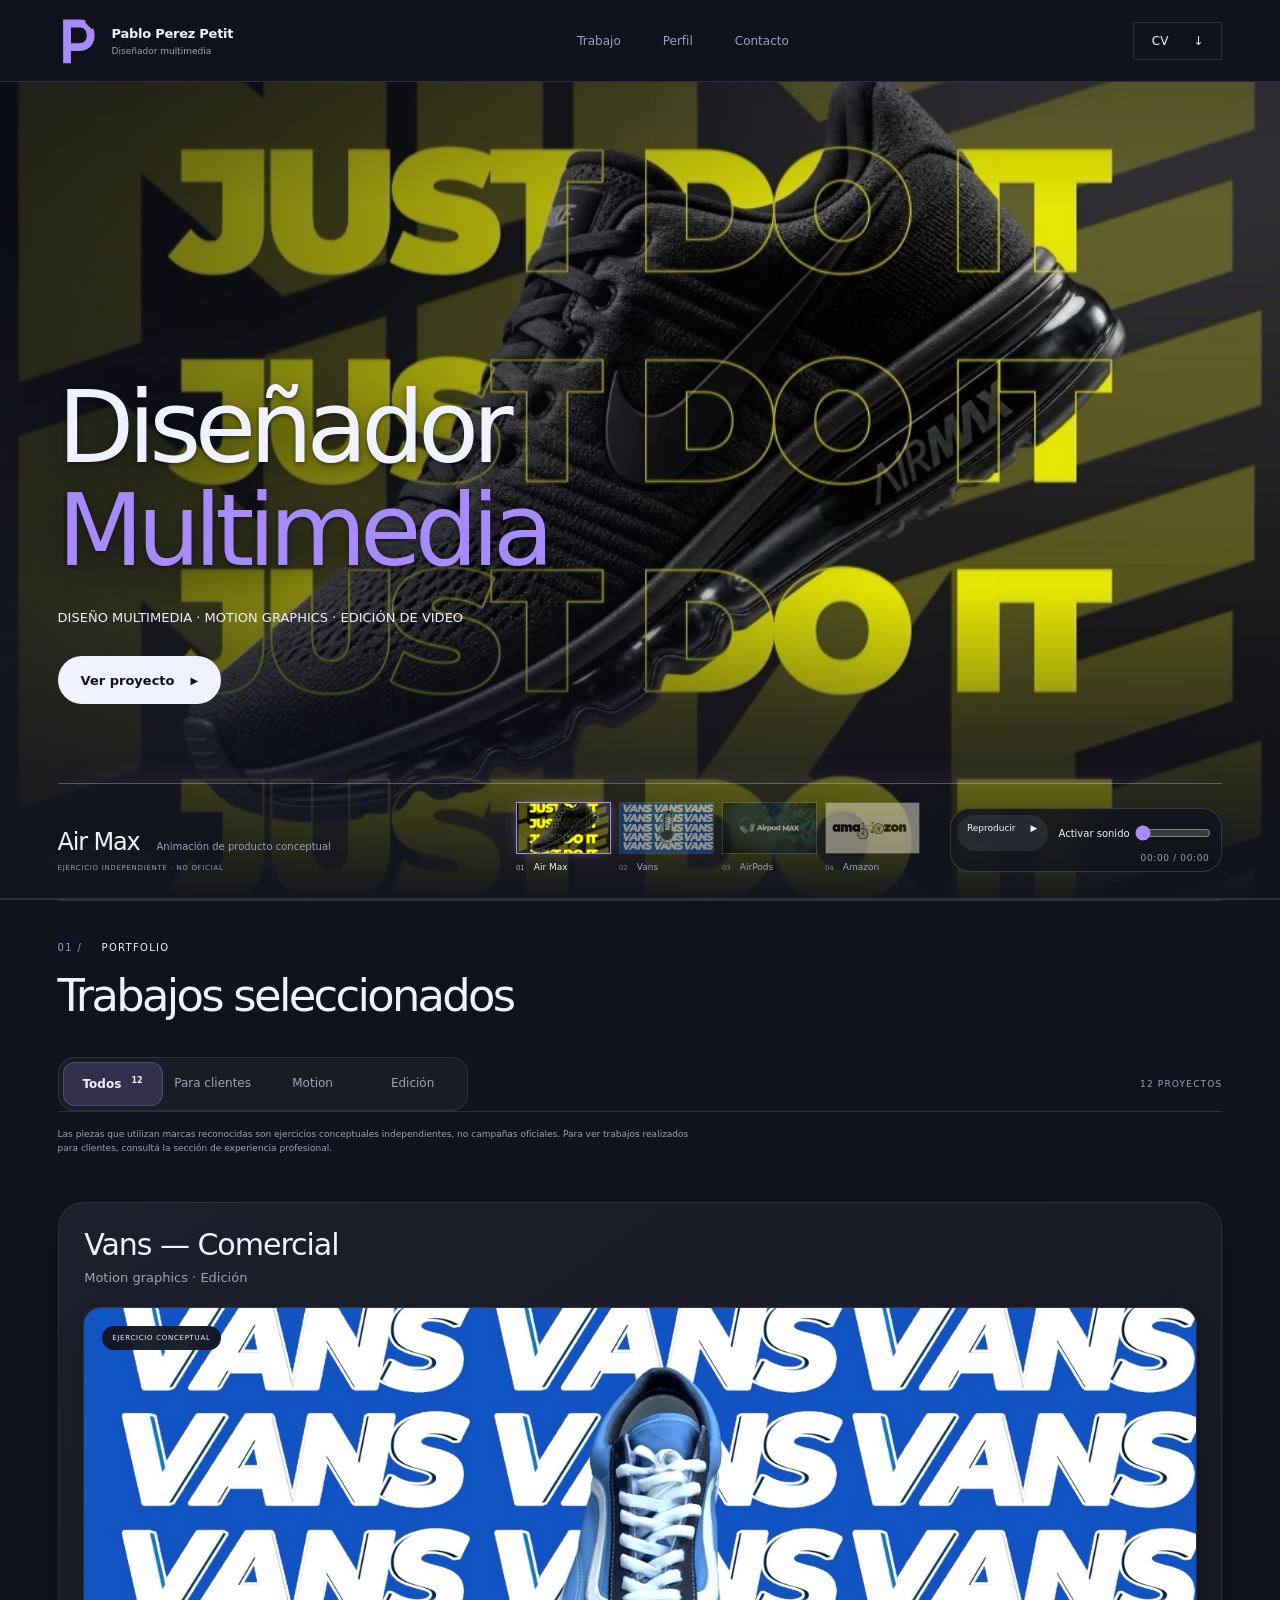
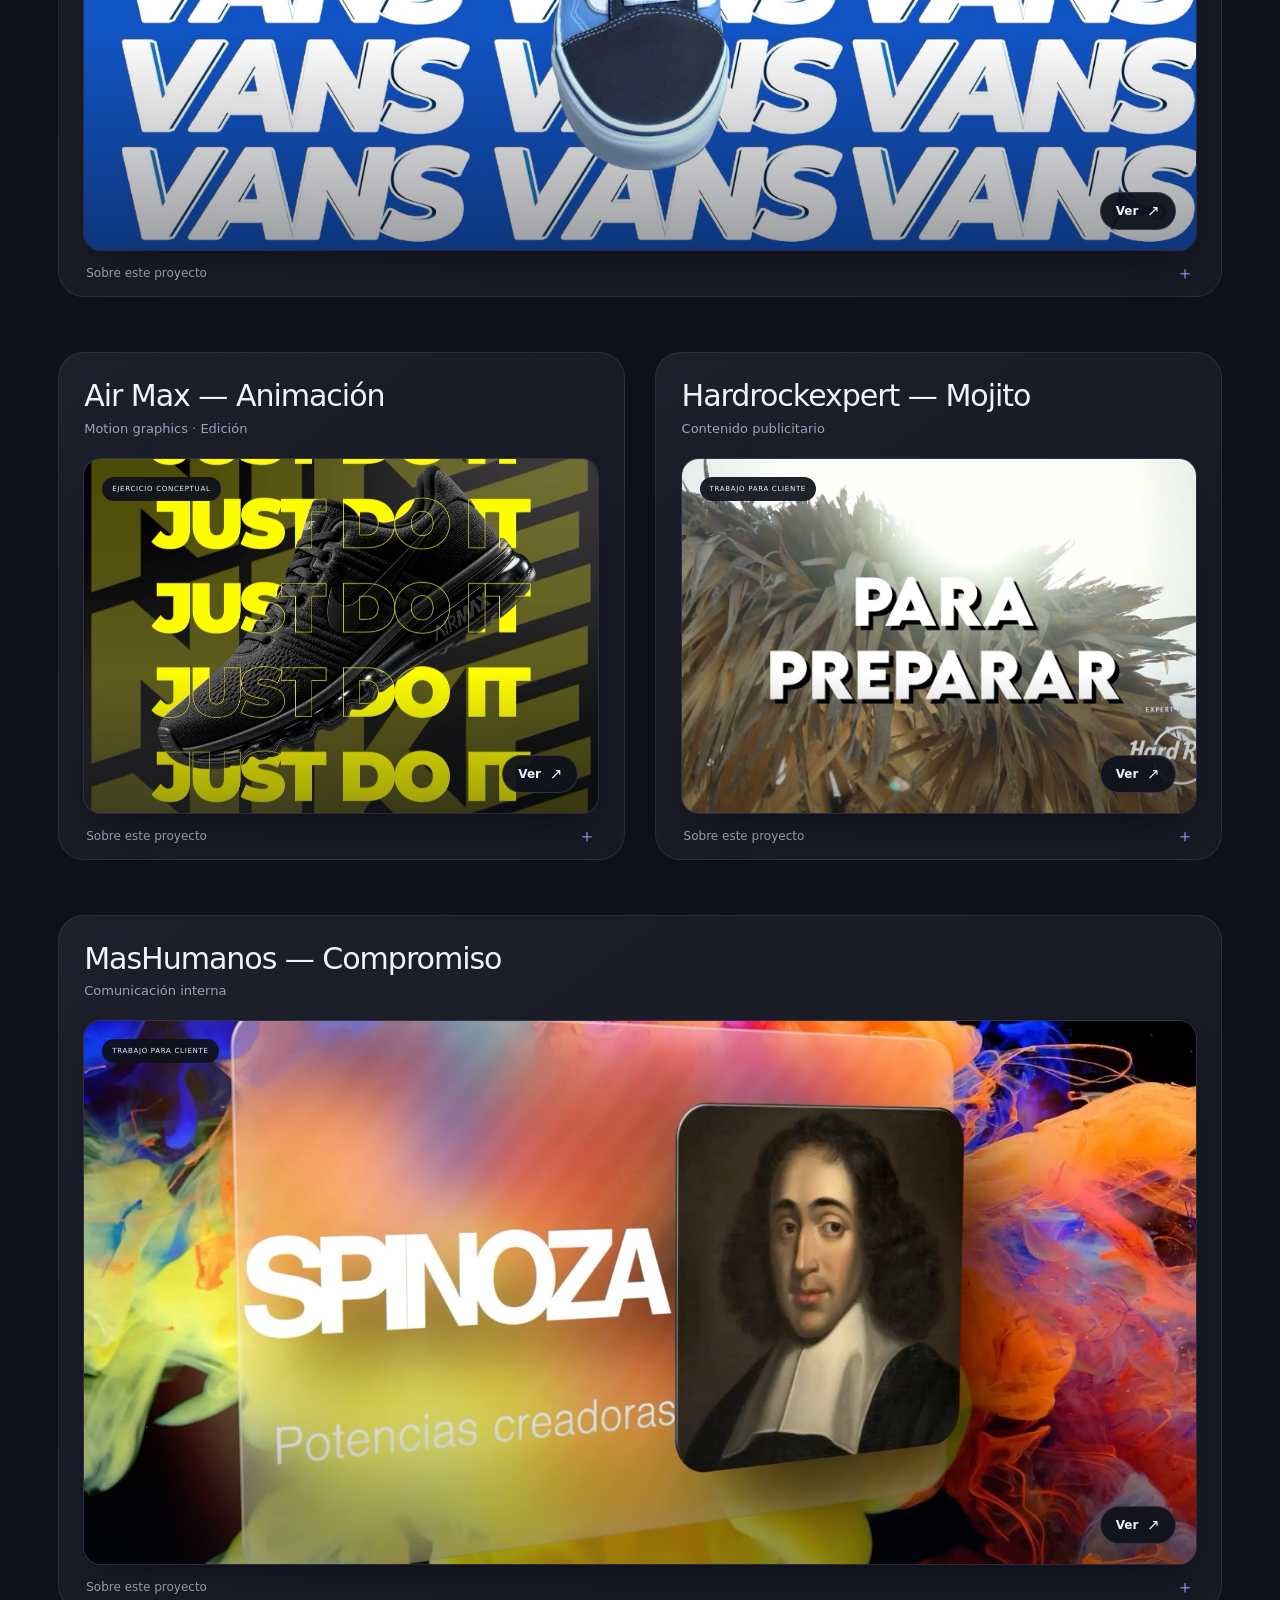
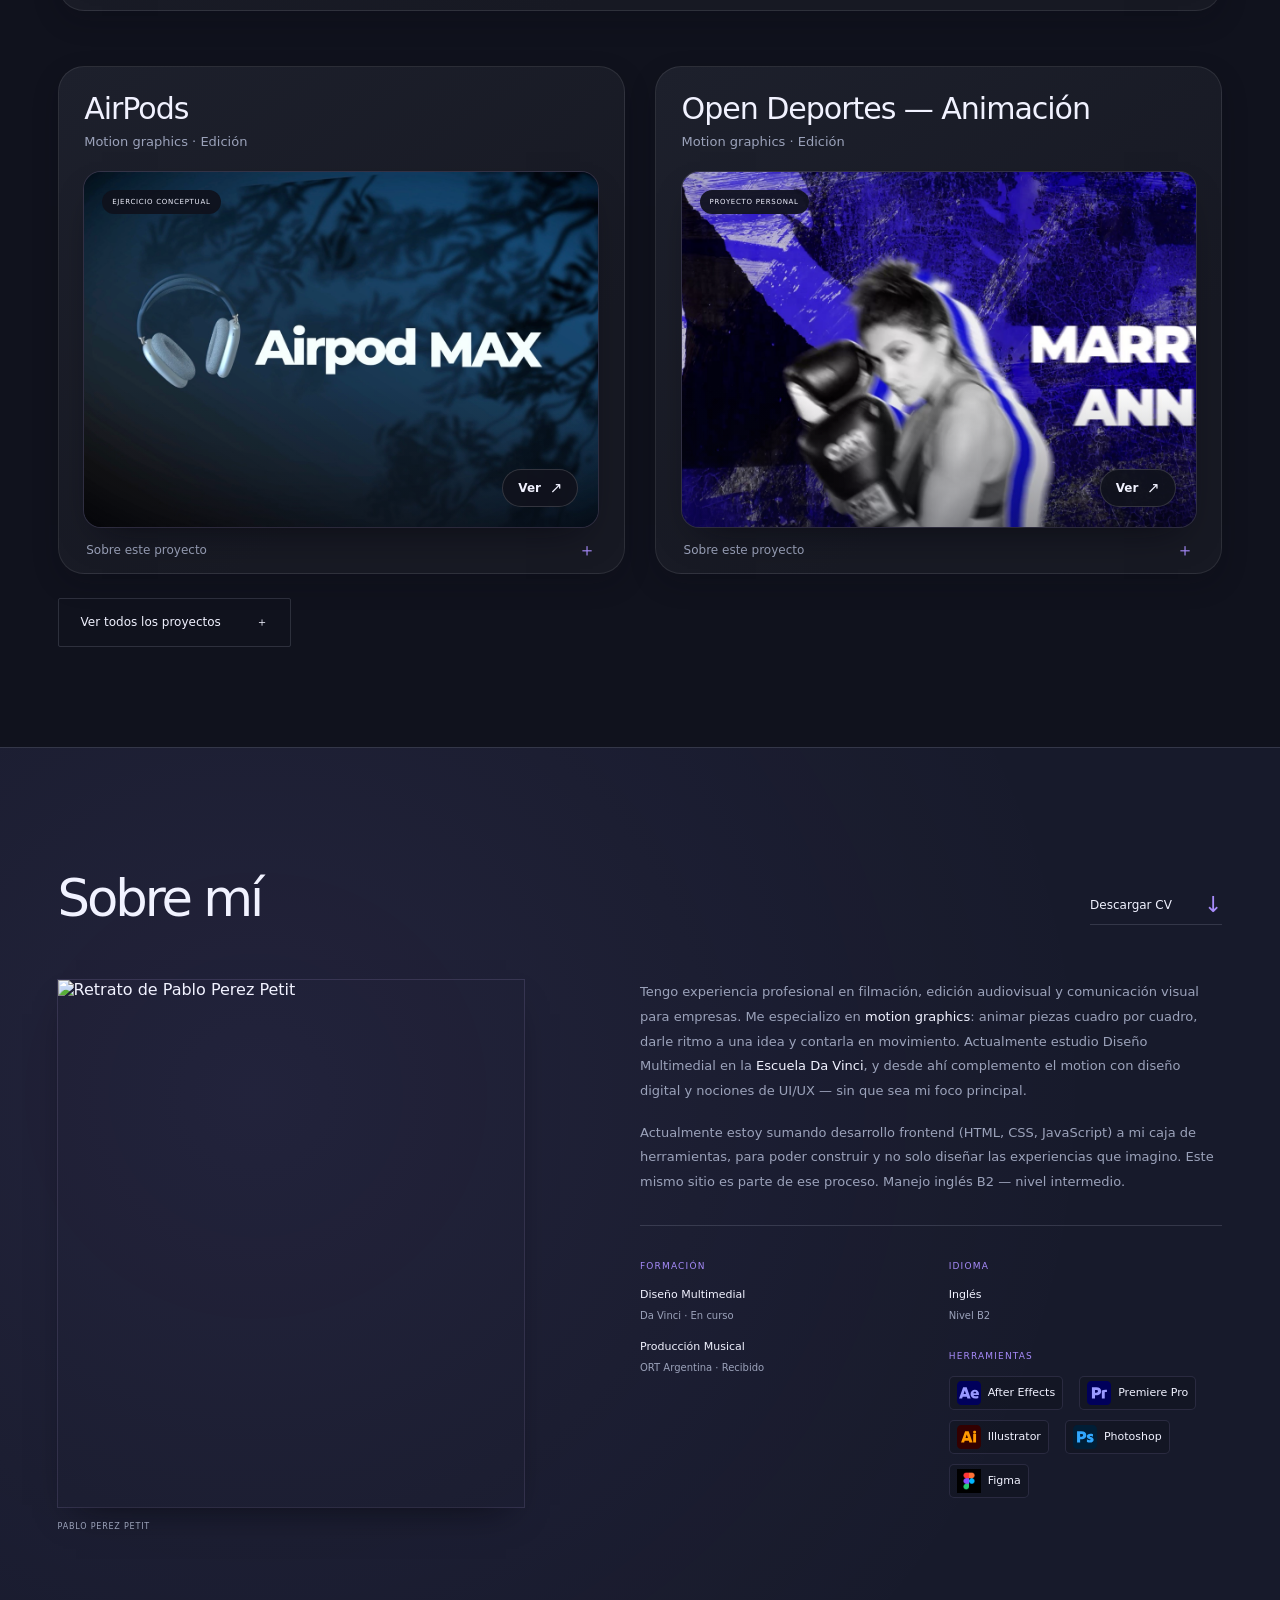
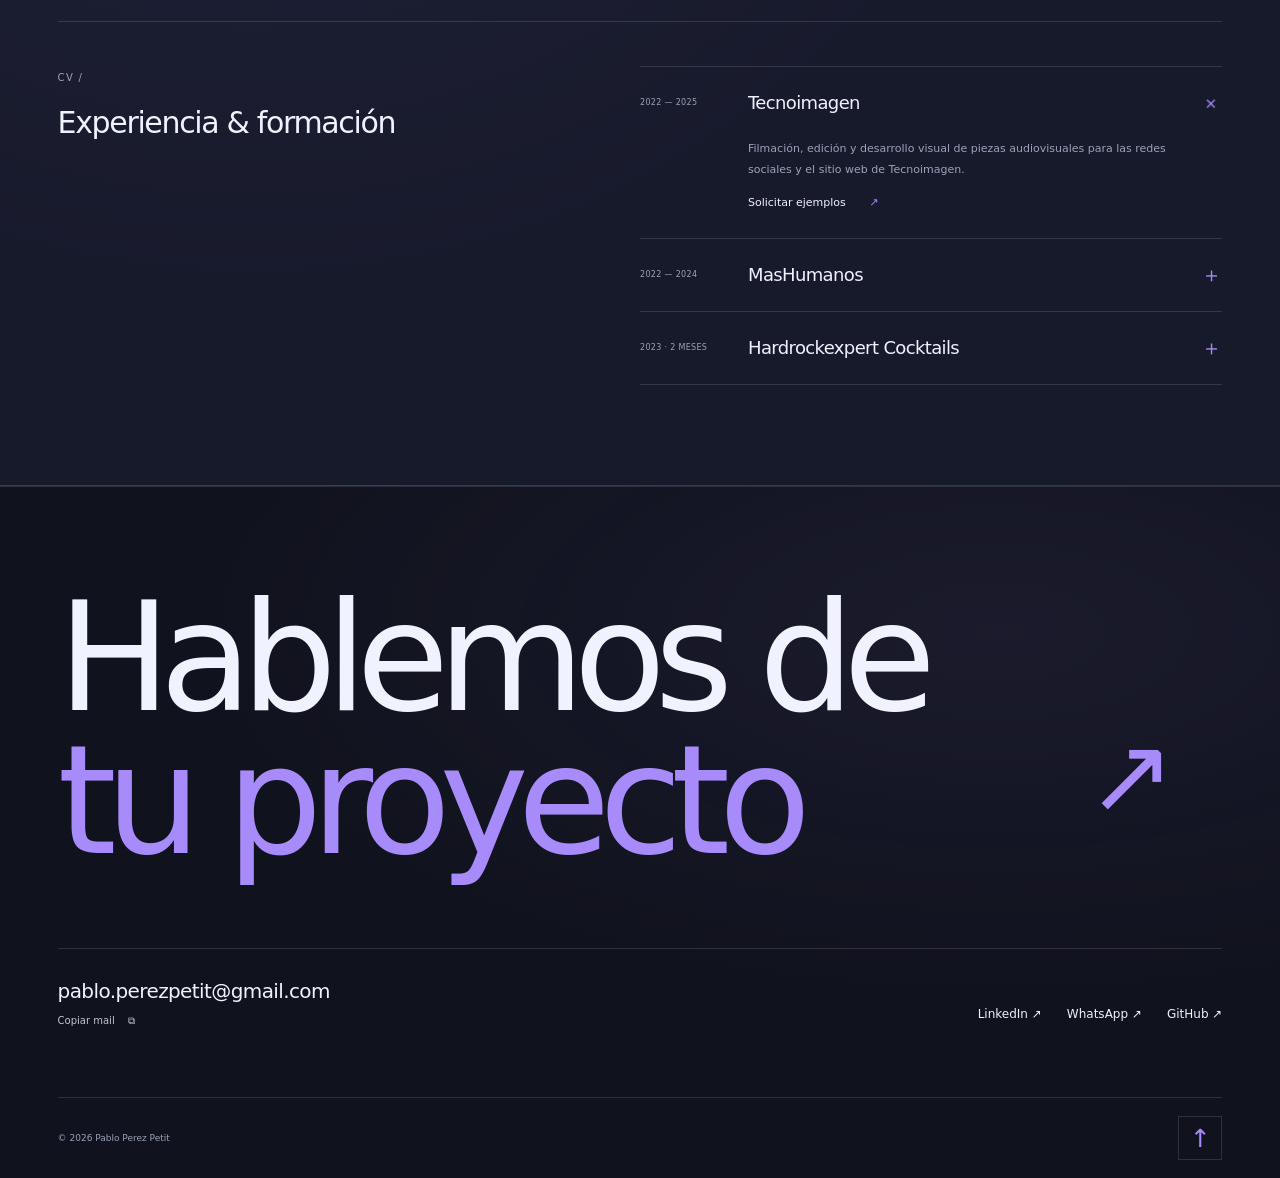
==== index.html @ 3138e619 "Actualizar los controles del portfolio" ====
<!doctype html>
<html lang="es">
<head>
<meta charset="utf-8"><meta name="viewport" content="width=device-width, initial-scale=1">
<meta name="theme-color" content="#10121d">
<title>Pablo Perez Petit — Motion & diseño audiovisual</title>
<meta name="description" content="Portfolio de Pablo Perez Petit. Motion graphics, edición audiovisual y diseño con intención. Buenos Aires, Argentina.">
<meta property="og:title" content="Pablo Perez Petit — Diseño en movimiento">
<meta property="og:description" content="Motion graphics, edición audiovisual y experiencias visuales. Explorá mis trabajos.">
<meta property="og:type" content="website"><meta property="og:url" content="https://pabloperezpetit-coder.github.io/">
<meta property="og:image" content="https://pabloperezpetit-coder.github.io/imagenes/nike-comercial.jpg">
<link rel="icon" href="assets/favicon.svg" type="image/svg+xml">
<link rel="stylesheet" href="styles.css?v=20261111-tipografia"><link rel="stylesheet" href="editorial.css?v=20261111-controles"><script src="app.js?v=20261111-controles" defer></script>
</head>
<body>
<a class="skip" href="#main">Saltar al contenido</a><div class="reading-progress" aria-hidden="true"></div>
<header class="site-header">
<a class="brand" href="#inicio" aria-label="Pablo Perez Petit, inicio"><img class="brand-mark" src="assets/monograma-p.svg" alt="" width="44" height="52"><span>Pablo Perez Petit<span class="brand-sub">Diseñador multimedia</span></span></a>
<nav aria-label="Navegación principal"><a href="#proyectos">Trabajo</a><a href="#sobre-mi">Perfil</a><a href="#contacto">Contacto</a></nav>
<a class="header-cv" href="assets/CV-Pablo-Perez-Petit.pdf" download>CV <span aria-hidden="true">↓</span></a>
</header>
<main id="main">
<section id="inicio" class="cinematic-hero" aria-label="Proyectos destacados">
<div class="cinematic-media"><video id="hero-video" src="videos/Airmax%20v1.mp4" poster="assets/thumb-airmax-v1.jpg" muted loop playsinline preload="metadata" aria-label="Vista previa del proyecto Air Max — Animación"></video></div>
<div class="cinematic-content"><h1>Diseñador<br><em>Multimedia</em></h1><p>DISEÑO MULTIMEDIA · MOTION GRAPHICS · EDICIÓN DE VIDEO</p><button class="campaign-cta" id="hero-open" aria-label="Ver proyecto Air Max — Animación con sonido">Ver proyecto <span class="cta-play" aria-hidden="true">▶</span></button></div>
<div class="cinematic-controls">
  <div class="featured-caption">
    <h2 id="hero-title">Air Max</h2>
    <p id="hero-kind">Animación de producto conceptual</p>
    <span class="featured-disclaimer">EJERCICIO INDEPENDIENTE · NO OFICIAL</span>
  </div>
  <div class="hero-selector" role="group" aria-label="Seleccionar vista previa">
    <button data-hero="airmax-v1" class="selected" aria-pressed="true"><img src="assets/thumb-airmax-v1.jpg" alt="" width="112" height="64"><span><small>01</small>Air Max</span></button>
    <button data-hero="vans" aria-pressed="false"><img src="assets/thumb-vans.jpg" alt="" width="112" height="64"><span><small>02</small>Vans</span></button>
    <button data-hero="sonora" aria-pressed="false"><img src="assets/thumb-sonora.jpg" alt="" width="112" height="64"><span><small>03</small>AirPods</span></button>
    <button data-hero="reel" aria-pressed="false"><img src="assets/thumb-reel.jpg" alt="" width="112" height="64"><span><small>04</small>Amazon</span></button>
  </div>
  <div class="playback-controls">
    <button class="preview-toggle" id="preview-toggle" aria-label="Reproducir vista previa" aria-pressed="false">Reproducir <span aria-hidden="true">▶</span></button>
    <div class="hero-audio" role="group" aria-label="Sonido de la vista previa">
      <button type="button" id="hero-mute">Activar sonido</button>
      <input type="range" id="hero-volume" min="0" max="100" value="0" aria-label="Volumen de la vista previa" aria-valuetext="0%">
    </div>
    <span id="hero-time">00:00 / 00:00</span>
  </div>
</div><div class="film-progress" aria-hidden="true"><span id="film-progress-fill"></span></div>
</section>
<section class="work-section section-width" id="proyectos">
<div class="section-heading"><div><span class="small-label"><span class="section-index">01 /</span> PORTFOLIO</span><h2>Trabajos seleccionados</h2></div></div>
<div class="work-toolbar"><div class="filters" role="group" aria-label="Filtrar proyectos"><button data-filter="all" aria-pressed="true" class="active">Todos <span>12</span></button><button data-filter="clients" aria-pressed="false">Para clientes</button><button data-filter="motion" aria-pressed="false">Motion</button><button data-filter="editing" aria-pressed="false">Edición</button></div><span id="project-count" class="small-label" role="status" aria-live="polite">12 PROYECTOS</span></div>
<p class="portfolio-note">Las piezas que utilizan marcas reconocidas son ejercicios conceptuales independientes, no campañas oficiales. Para ver trabajos realizados para clientes, consultá la sección de experiencia profesional.</p>
<div id="project-grid" class="project-grid"></div>
<div class="more-work"><button id="show-more" class="pill-button">Ver todos los proyectos <span aria-hidden="true">＋</span></button></div>
<noscript><p>Activá JavaScript para explorar el reproductor y los filtros. También podés ver <a href="videos/Vans%20terminado.mp4">Vans</a>, <a href="videos/Airmax%20v1.mp4">Air Max</a> y <a href="videos/Compromiso%20comp.mp4">MasHumanos</a> directamente.</p></noscript>
</section>
<section class="about-section" id="sobre-mi"><div class="section-width">
<div class="section-heading"><div><h2>Sobre mí</h2></div><a class="text-link" href="assets/CV-Pablo-Perez-Petit.pdf" download>Descargar CV <span aria-hidden="true">↓</span></a></div>
<div class="about-grid"><figure class="portrait"><img src="imagenes/foto-pablo.jpg" alt="Retrato de Pablo Perez Petit" width="640" height="800" loading="lazy"><figcaption><span>PABLO PEREZ PETIT</span></figcaption></figure><div class="about-copy"><p>Tengo experiencia profesional en filmación, edición audiovisual y comunicación visual para empresas. Me especializo en <strong>motion graphics</strong>: animar piezas cuadro por cuadro, darle ritmo a una idea y contarla en movimiento. Actualmente estudio Diseño Multimedial en la <strong>Escuela Da Vinci</strong>, y desde ahí complemento el motion con diseño digital y nociones de UI/UX — sin que sea mi foco principal.</p><p>Actualmente estoy sumando desarrollo frontend (HTML, CSS, JavaScript) a mi caja de herramientas, para poder construir y no solo diseñar las experiencias que imagino. Este mismo sitio es parte de ese proceso. Manejo inglés B2 — nivel intermedio.</p><div class="about-facts"><div><span class="small-label">FORMACIÓN</span><p>Diseño Multimedial <span>Da Vinci · En curso</span></p><p>Producción Musical <span>ORT Argentina · Recibido</span></p></div><div><span class="small-label">IDIOMA</span><p>Inglés <span>Nivel B2</span></p><span class="small-label tools-label">HERRAMIENTAS</span><ul class="software-list" aria-label="Herramientas">
  <li><img src="assets/software/after-effects.svg" alt="" width="24" height="24">After Effects</li>
  <li><img src="assets/software/premiere.svg" alt="" width="24" height="24">Premiere Pro</li>
  <li><img src="assets/software/illustrator.svg" alt="" width="24" height="24">Illustrator</li>
  <li><img src="assets/software/photoshop.svg" alt="" width="24" height="24">Photoshop</li>
  <li><img src="assets/software/figma.png" alt="" width="24" height="24">Figma</li>
</ul></div></div></div></div>
<div class="experience"><div class="experience-intro"><span class="small-label">CV /</span><h3>Experiencia &amp; formación</h3></div><div class="experience-list"><details open><summary><span>2022 — 2025</span><h4>Tecnoimagen</h4><span class="detail-icon" aria-hidden="true">＋</span></summary><div class="experience-content"><p>Filmación, edición y desarrollo visual de piezas audiovisuales para las redes sociales y el sitio web de Tecnoimagen.</p><a href="mailto:pablo.perezpetit@gmail.com?subject=Trabajos%20para%20Tecnoimagen">Solicitar ejemplos <span aria-hidden="true">↗</span></a></div></details><details><summary><span>2022 — 2024</span><h4>MasHumanos</h4><span class="detail-icon" aria-hidden="true">＋</span></summary><div class="experience-content"><p>Edición audiovisual y diseño visual de contenidos para la comunicación interna de una consultora de formación y desarrollo organizacional, enfocada en liderazgo, cultura empresarial y bienestar laboral.</p><button class="inline-project" data-project="compromiso">Ver trabajo <span aria-hidden="true">↗</span></button></div></details><details><summary><span>2023 · 2 MESES</span><h4>Hardrockexpert Cocktails</h4><span class="detail-icon" aria-hidden="true">＋</span></summary><div class="experience-content"><p>Edición y diseño visual de contenidos publicitarios para promocionar cócteles en lata, incluyendo variedades como Martini, Piña Colada y Mojito.</p><button class="inline-project" data-project="mojito">Ver trabajo <span aria-hidden="true">↗</span></button></div></details></div></div>
</div></section>
<section class="contact-section" id="contacto"><div class="section-width"><a class="contact-heading" href="mailto:pablo.perezpetit@gmail.com">Hablemos de<br><em>tu proyecto</em><span aria-hidden="true">↗</span></a><div class="contact-bottom"><div><a class="contact-email" href="mailto:pablo.perezpetit@gmail.com">pablo.perezpetit@gmail.com</a><button id="copy-email" aria-label="Copiar correo electrónico">Copiar mail <span aria-hidden="true">⧉</span></button><span id="copy-status" role="status" aria-live="polite"></span></div><div class="social-links"><a href="https://www.linkedin.com/in/pabloperezpetit" target="_blank" rel="noopener noreferrer">LinkedIn ↗</a><a href="https://wa.me/5491158051505" target="_blank" rel="noopener noreferrer">WhatsApp ↗</a><a href="https://github.com/pabloperezpetit-coder" target="_blank" rel="noopener noreferrer">GitHub ↗</a></div></div></div></section>
</main>
<footer class="footer section-width"><span>© <span id="year">2026</span> Pablo Perez Petit</span><a class="back-to-top" href="#inicio" aria-label="Volver al inicio"><span aria-hidden="true">↑</span></a></footer>
<dialog id="project-dialog" aria-labelledby="modal-title"><div class="dialog-top"><span class="small-label" id="modal-category"></span><button id="close-dialog" aria-label="Cerrar proyecto"><span aria-hidden="true">×</span></button></div><div class="dialog-video"><video id="project-player" controls playsinline preload="metadata"></video><p id="video-error" hidden>No se pudo cargar el video. <a id="video-direct" href="#">Abrir archivo de video ↗</a></p></div><div class="dialog-info"><div><span id="modal-label" class="small-label"></span><h2 id="modal-title"></h2><p id="modal-description"></p><div id="modal-tags" class="modal-tags"></div></div><aside><span class="small-label">MI ROL</span><p id="modal-role"></p><span class="small-label">PROYECTO</span><p id="modal-type"></p></aside></div><div class="dialog-footer"><button id="previous-project">← Anterior</button><span id="modal-position" class="small-label"></span><button id="next-project">Siguiente →</button></div></dialog>
</body></html>
---- styles.css ----
:root{--bg:#10121d;--alt:#171a2b;--surface:#1c2033;--text:#f1f2ff;--muted:#9ba2ba;--purple:#a78bfa;--blue:#579aff;--line:rgba(224,229,255,.14);--display:-apple-system,BlinkMacSystemFont,system-ui,sans-serif;--body:var(--display)}*{box-sizing:border-box}html{scroll-behavior:smooth;scroll-padding-top:110px}body{margin:0;background:var(--bg);color:var(--text);font-family:var(--body);-webkit-font-smoothing:antialiased}::selection{background:var(--purple);color:var(--bg)}button,a{-webkit-tap-highlight-color:transparent}a{color:inherit;text-decoration:none}button{font:inherit;color:inherit;cursor:pointer}button:disabled{cursor:default}button,input{font-family:inherit}button{border:0;background:none}button:focus-visible,a:focus-visible,summary:focus-visible,input:focus-visible{outline:2px solid var(--purple);outline-offset:6px}img,video{max-width:100%;display:block}button,a,summary{touch-action:manipulation}h1,h2,h3,h4,p,figure{margin:0}h1,h2,h3,h4{font-family:var(--display);font-weight:500}em{font-style:normal;color:var(--purple)}.section-width{width:min(1320px,calc(100% - 112px));margin-inline:auto}.small-label{font-size:10px;font-weight:500;letter-spacing:.13em;line-height:1.6}.muted-text{color:var(--muted)}.skip{position:fixed;left:20px;top:-80px;background:var(--purple);color:var(--bg);padding:14px;z-index:100}.skip:focus{top:10px}.reading-progress{height:2px;background:var(--purple);position:fixed;top:0;left:0;width:0;z-index:50}.site-header{height:100px;display:flex;align-items:center;justify-content:space-between;padding:0 56px;border-bottom:1px solid var(--line);position:sticky;top:0;z-index:20;background:rgba(16,18,29,.92);backdrop-filter:blur(18px)}.brand{display:flex;gap:14px;align-items:center;font-weight:550;font-size:14px;letter-spacing:-.02em}.brand-sub{display:block;color:var(--muted);font-size:10px;font-weight:400;letter-spacing:0;margin-top:5px}.brand-symbol{font-family:var(--display);font-size:42px;letter-spacing:-8px;line-height:1;color:var(--purple);width:47px;transform:translateY(-4px)}.brand-symbol>span{color:var(--text)}nav{display:flex;gap:34px}nav a{font-size:12px;color:var(--muted);padding:16px 0;transition:color .2s}nav a:hover,nav a.current{color:var(--text)}nav a span{font-size:8px;vertical-align:super;margin-left:4px;color:var(--purple)}.header-cv{display:flex;gap:24px;font-size:12px;align-items:center;border:1px solid var(--line);border-radius:30px;padding:12px 19px}.header-cv:hover{background:var(--purple);color:var(--bg)}.hero{padding-top:40px}.hero-eyebrow{display:flex;justify-content:space-between;font-size:9px;letter-spacing:.12em;color:var(--muted);gap:20px}.hero-eyebrow>span:first-child{color:var(--text);display:flex;align-items:center;gap:10px}.status-dot{width:6px;height:6px;border-radius:50%;background:var(--purple);box-shadow:0 0 14px #a78bfa66;display:inline-block}.hero-eyebrow time{margin-left:12px;color:var(--text);font-variant-numeric:tabular-nums}.hero-intro{display:grid;grid-template-columns:1fr .37fr;align-items:end;padding:43px 0 48px;gap:35px}h1{font-size:clamp(70px,8.7vw,138px);line-height:.97;letter-spacing:-.075em;position:relative}h1 em{position:relative}h1 em:after{content:'';height:3px;background:var(--purple);position:absolute;bottom:1px;left:5px;width:calc(100% - 8px);opacity:.65}.title-star{display:inline-block;color:var(--purple);font-size:.65em;vertical-align:top;margin:8px 0 0 24px;animation:slow-turn 24s linear infinite}.hero-description{padding-bottom:4px}.hero-description>.small-label{color:var(--muted)}.hero-description p{font-size:clamp(16px,1.6vw,23px);line-height:1.5;margin-top:15px;letter-spacing:-.04em}.text-link{display:inline-flex;gap:32px;align-items:center;font-size:12px;margin-top:24px;padding-bottom:7px;border-bottom:1px solid var(--line)}.text-link span{font-size:22px;color:var(--purple);transition:transform .2s}.text-link:hover span{transform:translate(3px,3px)}.hero-showcase{display:grid;grid-template-columns:1fr 255px;background:var(--alt);border:1px solid var(--line);border-radius:6px;overflow:hidden}.hero-film{position:relative;aspect-ratio:2.08;background:#151a32;overflow:hidden}.hero-film>video{height:100%;width:100%;object-fit:cover}.hero-film:after{content:'';position:absolute;inset:55% 0 0;background:linear-gradient(transparent,#070a1499);pointer-events:none}.film-open{position:absolute;z-index:2;bottom:26px;left:28px;display:flex;gap:12px;align-items:center;text-align:left;font-size:13px}.play-symbol{display:grid;place-items:center;width:48px;height:48px;border-radius:50%;background:var(--text);color:var(--bg);font-size:13px;padding-left:2px;transition:background .2s,transform .2s}.film-open:hover .play-symbol{background:var(--purple);transform:scale(1.08)}.film-open-sub{display:block;font-size:8px;letter-spacing:.14em;margin-top:5px}.film-corner{position:absolute;left:28px;top:24px;font-size:8px;letter-spacing:.15em;color:#fff;text-shadow:0 1px 6px #000}.preview-toggle{position:absolute;right:24px;bottom:33px;z-index:2;font-size:10px;display:flex;gap:14px;padding:10px;border-radius:30px;background:#10121d80;backdrop-filter:blur(12px)}.showcase-side{display:flex;flex-direction:column;padding:26px 24px}.showcase-side-top{display:flex;justify-content:space-between;color:var(--muted)}.showcase-side-top>span:last-child{color:var(--purple);font-size:22px}.showcase-current{margin:auto 0 24px;padding-top:20px}.project-number{font-size:9px;color:var(--muted);letter-spacing:.1em}.showcase-current h2{font-size:36px;letter-spacing:-.06em;margin:8px 0}.showcase-current p{font-size:10px;color:var(--muted)}.hero-selector{border-top:1px solid var(--line)}.hero-selector button{width:100%;display:flex;align-items:center;text-align:left;padding:13px 0;border-bottom:1px solid var(--line);font-size:11px;gap:13px;color:var(--muted)}.hero-selector button>span:first-child{font-size:8px}.hero-selector button>span:last-child{margin-left:auto}.hero-selector button.selected{color:var(--purple)}.hero-selector button:hover{color:var(--text)}.concept-note{font-size:8px;line-height:1.5;color:var(--muted);margin-top:17px}.hero-footer{display:flex;justify-content:space-between;gap:20px;padding:25px 0;color:var(--muted);font-size:8px;letter-spacing:.09em}.hero-footer a{color:var(--text)}.hero-footer a span{margin-left:20px;color:var(--purple)}.work-section{padding-top:100px;padding-bottom:110px}.section-heading{display:flex;align-items:end;justify-content:space-between;gap:35px;margin-bottom:38px}.section-index{color:var(--purple);margin-right:15px}.section-heading h2{font-size:clamp(38px,4.6vw,68px);line-height:1.05;letter-spacing:-.06em;margin-top:24px}.section-heading>p{font-size:12px;color:var(--muted);line-height:1.8;max-width:300px;padding-bottom:3px}.work-toolbar{display:flex;align-items:center;justify-content:space-between;gap:18px;border-bottom:1px solid var(--line);padding:0 0 19px}.filters{display:flex;gap:7px;flex-wrap:wrap}.filters button{border-radius:40px;padding:11px 18px;font-size:11px;color:var(--muted);border:1px solid transparent;transition:background .2s,color .2s}.filters button:hover{border-color:var(--line);color:var(--text)}.filters button.active{background:var(--purple);color:var(--bg)}.filters button>span{font-size:8px;vertical-align:super;margin-left:6px}.work-toolbar>.small-label{color:var(--muted);font-size:9px;white-space:nowrap}.portfolio-note{font-size:10px;color:var(--muted);line-height:1.6;margin:16px 0 28px}.project-grid{display:grid;grid-template-columns:1fr 1fr;gap:38px 24px}.project-card{min-width:0;animation:card-enter .4s ease both}.project-button{width:100%;text-align:left;padding:0;display:block}.project-visual{aspect-ratio:1.65;background:var(--alt);position:relative;border-radius:4px;overflow:hidden;border:1px solid var(--line)}.project-visual>img,.project-visual>video{width:100%;height:100%;object-fit:cover;transition:transform .6s ease,opacity .3s}.project-visual>.hover-preview{position:absolute;inset:0;opacity:0;pointer-events:none}.project-visual>.hover-preview.ready{opacity:1}.project-button:hover .project-visual>img,.project-button:focus-visible .project-visual>img{transform:scale(1.035)}.project-visual:after{content:'';position:absolute;inset:60% 0 0;background:linear-gradient(transparent,#080a1466);pointer-events:none}.project-badge{position:absolute;top:18px;left:18px;z-index:1;background:#10121dbb;backdrop-filter:blur(10px);border:1px solid #ffffff22;border-radius:30px;font-size:8px;letter-spacing:.09em;padding:8px 10px}.project-action{position:absolute;right:18px;bottom:18px;z-index:2;display:grid;place-items:center;width:40px;height:40px;border-radius:50%;background:var(--text);color:var(--bg);font-size:15px;transition:background .2s,transform .2s}.project-button:hover .project-action{background:var(--purple);transform:rotate(45deg)}.project-meta{display:flex;align-items:start;justify-content:space-between;gap:16px;padding-top:17px}.project-meta h3{font-size:21px;letter-spacing:-.045em}.project-meta p{color:var(--muted);font-size:10px;line-height:1.6;margin-top:7px}.project-meta>span{font-size:9px;color:var(--muted);padding-top:6px}.thumbnail-fallback{position:absolute;inset:0;display:flex;flex-direction:column;align-items:center;justify-content:center;background:radial-gradient(ellipse at 80% 80%,#579aff33,transparent 55%),linear-gradient(135deg,#26203f,#171a2b);font-family:var(--display);font-size:clamp(28px,3.5vw,56px);letter-spacing:-.06em}.thumbnail-fallback>span{color:var(--purple);font-size:10px;letter-spacing:.15em;margin-bottom:15px}.project-visual>.video-thumb{position:absolute;inset:0}.more-work{display:flex;align-items:center;justify-content:space-between;border-top:1px solid var(--line);padding-top:26px;margin-top:40px}.more-work>.small-label{color:var(--muted)}.pill-button{border:1px solid var(--line);border-radius:40px;padding:15px 24px;font-size:12px;display:flex;gap:35px;align-items:center}.pill-button:hover{background:var(--purple);border-color:var(--purple);color:var(--bg)}.about-section{border-top:1px solid var(--line);border-bottom:1px solid var(--line);background:linear-gradient(145deg,#171a2b66,transparent);padding:100px 0}.about-section .section-heading{margin-bottom:55px}.about-section .section-heading .text-link{white-space:nowrap}.about-grid{display:grid;grid-template-columns:.8fr 1fr;gap:10%}.portrait{align-self:start;position:relative}.portrait img{aspect-ratio:1/1.13;width:100%;height:auto;object-fit:cover;object-position:center 35%;filter:none;border-radius:4px}.portrait figcaption{display:flex;justify-content:space-between;gap:15px;font-size:8px;letter-spacing:.1em;color:var(--muted);padding-top:15px}.about-copy>.about-lead{font-family:var(--display);font-size:clamp(25px,2.5vw,36px);line-height:1.3;letter-spacing:-.04em;color:var(--text);margin-bottom:24px}.about-copy>p{font-size:13px;color:var(--muted);line-height:1.9;margin-bottom:17px}.about-facts{display:grid;grid-template-columns:1fr 1fr;gap:30px;border-top:1px solid var(--line);padding-top:28px;margin-top:30px}.about-facts .small-label{color:var(--purple);font-size:9px}.about-facts p{font-size:11px;line-height:1.9;margin-top:12px}.about-facts p span{display:block;color:var(--muted);font-size:10px}.tools-label{display:block;margin-top:24px}.experience{display:grid;grid-template-columns:.8fr 1fr;gap:10%;margin-top:90px;padding-top:44px;border-top:1px solid var(--line)}.experience-intro>.small-label{color:var(--muted)}.experience-intro h3{font-size:30px;letter-spacing:-.045em;line-height:1.15;margin-top:20px}details{border-bottom:1px solid var(--line)}summary{list-style:none;cursor:pointer;display:flex;align-items:center;gap:20px;padding:22px 0}summary::-webkit-details-marker{display:none}summary>span:first-child{font-size:8px;color:var(--muted);letter-spacing:.04em;min-width:88px}summary h4{font-size:18px;letter-spacing:-.035em}.detail-icon{color:var(--purple);margin-left:auto;transition:transform .2s;font-size:21px}details[open]>summary .detail-icon{transform:rotate(45deg)}.experience-content{padding:0 30px 24px 108px;font-size:11px;line-height:1.9;color:var(--muted)}.experience-content a,.inline-project{font-size:11px;color:var(--text);padding:0;margin-top:12px;display:inline-block}.experience-content a span,.inline-project span{margin-left:20px;color:var(--purple)}.services{display:grid;grid-template-columns:.8fr 1fr;gap:10%;padding-block:90px 110px}.services-title>.small-label{color:var(--muted)}.services-title p{font-family:var(--display);font-size:30px;line-height:1.15;letter-spacing:-.04em;margin-top:20px}.service-list summary>span:first-child{min-width:30px;color:var(--purple)}.service-list summary h3{font-size:25px;letter-spacing:-.04em}.service-list details>p{font-size:12px;line-height:1.8;color:var(--muted);padding:0 40px 24px 50px;max-width:500px}.contact-section{background:var(--purple);color:var(--bg);padding:40px 0 38px}.contact-top{display:flex;justify-content:space-between;gap:20px}.contact-top .section-index{color:var(--bg)}.contact-heading{display:block;font-family:var(--display);font-size:clamp(70px,10vw,154px);letter-spacing:-.075em;line-height:.95;padding:55px 0 65px;position:relative}.contact-heading em{color:var(--bg);opacity:.6}.contact-heading>span{position:absolute;right:5%;top:48%;font-size:.8em;transition:transform .3s}.contact-heading:hover>span{transform:translate(10px,-10px)}.contact-bottom{border-top:1px solid #10121d44;padding-top:30px;display:flex;justify-content:space-between;align-items:center;gap:30px}.contact-email{font-size:clamp(13px,1.4vw,19px);letter-spacing:-.03em}#copy-email{display:block;font-size:10px;padding:12px 0 0;opacity:.8}#copy-email span{margin-left:10px}#copy-status{display:block;font-size:10px;min-height:15px;margin-top:7px}.social-links{display:flex;gap:25px;font-size:11px}.social-links a:hover{text-decoration:underline;text-underline-offset:5px}.footer{display:flex;justify-content:space-between;align-items:center;gap:20px;padding-block:28px;color:var(--muted);font-size:9px}.footer>span:nth-child(2){font-size:8px;letter-spacing:.09em}.footer a{color:var(--text)}dialog{width:min(1040px,calc(100% - 48px));max-height:92dvh;border:1px solid var(--line);border-radius:10px;background:var(--bg);color:var(--text);padding:0;overscroll-behavior:contain;box-shadow:0 30px 150px #0009}dialog::backdrop{background:#060810d9;backdrop-filter:blur(15px)}.dialog-top{display:flex;justify-content:space-between;align-items:center;padding:18px 25px;gap:20px;border-bottom:1px solid var(--line)}.dialog-top>.small-label{color:var(--purple)}.dialog-top button{font-size:11px;display:flex;align-items:center;gap:20px}.dialog-top button span{font-size:27px}.dialog-video{background:#070910}.dialog-video video{width:100%;max-height:55dvh;margin:auto;min-height:140px}.dialog-video>p{padding:20px;font-size:12px;color:var(--muted)}.dialog-video a{text-decoration:underline;color:var(--purple)}.dialog-info{display:grid;grid-template-columns:1fr 190px;gap:50px;padding:30px}.dialog-info .small-label{color:var(--muted);font-size:9px}.dialog-info h2{font-size:35px;letter-spacing:-.05em;margin-top:10px}.dialog-info p{font-size:12px;line-height:1.8;color:var(--muted);margin-top:15px;max-width:590px}.dialog-info aside p{color:var(--text);font-size:11px;margin:8px 0 20px}.modal-tags{display:flex;gap:7px;flex-wrap:wrap;margin-top:18px}.modal-tags span{font-size:9px;border:1px solid var(--line);border-radius:20px;padding:7px 10px}.dialog-footer{display:flex;justify-content:space-between;align-items:center;gap:20px;padding:20px 30px;border-top:1px solid var(--line)}.dialog-footer button{font-size:11px}.dialog-footer button:hover{color:var(--purple)}body.modal-open{overflow:hidden}@keyframes slow-turn{to{transform:rotate(360deg)}}@keyframes card-enter{from{opacity:0;transform:translateY(12px)}to{opacity:1;transform:translateY(0)}}
@media(min-width:1600px){.hero-film{aspect-ratio:2.3}.hero-intro{padding-top:60px;padding-bottom:60px}}
@media(max-width:1100px){.section-width{width:calc(100% - 64px)}.site-header{padding-inline:32px;height:85px}nav{gap:24px}.hero-intro{grid-template-columns:1fr .42fr}h1{font-size:9vw}.title-star{margin-left:15px}.hero-showcase{grid-template-columns:1fr 215px}.showcase-side{padding:22px 18px}.hero-film{aspect-ratio:1.8}.showcase-current h2{font-size:30px}.showcase-current{margin-bottom:18px}.hero-selector button{padding:11px 0}.about-grid,.experience,.services{gap:6%}.experience-content{padding-left:0}.hero-description p{font-size:17px}}
@media(max-width:760px){html{scroll-padding-top:85px}.section-width{width:calc(100% - 40px)}.site-header{height:76px;padding-inline:20px;gap:12px}.brand{gap:10px;font-size:11px}.brand-sub{display:none}.brand-symbol{font-size:34px;width:37px;letter-spacing:-6px}nav{gap:16px}nav a{font-size:10px}nav a span{display:none}.header-cv{padding:9px 12px;gap:10px;font-size:10px}.hero{padding-top:27px}.hero-eyebrow{font-size:8px;letter-spacing:.07em}.hero-eyebrow time{display:none}.hero-intro{grid-template-columns:1fr;gap:28px;padding:35px 0}.hero-intro h1{font-size:clamp(65px,12.8vw,98px)}.title-star{margin:6px 0 0 20px}.hero-description{display:grid;grid-template-columns:1fr 1fr;align-items:end;gap:14px}.hero-description>.small-label{display:none}.hero-description p{font-size:14px;margin:0}.hero-description .text-link{font-size:11px;gap:20px;margin:0;justify-self:end}.hero-showcase{grid-template-columns:1fr}.hero-film{aspect-ratio:16/10}.showcase-side{padding:17px 18px;display:grid;grid-template-columns:1fr 1fr;align-items:center;gap:10px}.showcase-side-top,.concept-note{display:none}.showcase-current{padding:0;margin:0}.showcase-current h2{font-size:27px;margin:4px 0}.project-number{font-size:8px}.showcase-current p{font-size:9px}.hero-selector{border-top:0}.hero-selector button{padding:9px 0;font-size:10px;gap:10px}.hero-selector button:last-child{border-bottom:0}.hero-footer{font-size:7px;line-height:1.8;padding:20px 0;gap:30px}.hero-footer>span{max-width:175px}.hero-footer a{max-width:130px;text-align:right}.hero-footer a span{margin-left:8px}.film-open{left:20px;bottom:20px;font-size:11px}.play-symbol{width:40px;height:40px;font-size:11px}.film-corner{left:20px;top:18px}.preview-toggle{right:17px;bottom:24px;font-size:9px}.work-section{padding:65px 0}.section-heading{display:block;margin-bottom:28px}.section-heading h2{font-size:43px;margin-top:18px}.section-heading>p{margin-top:20px;font-size:11px}.small-label{font-size:9px}.work-toolbar{align-items:start}.filters{gap:4px}.filters button{font-size:10px;padding:9px 12px}.work-toolbar>#project-count{display:none}.portfolio-note{font-size:9px}.project-grid{gap:26px 15px}.project-meta h3{font-size:17px}.project-meta p{font-size:9px}.project-meta>span{display:none}.project-badge{top:10px;left:10px;font-size:7px;padding:6px 8px}.project-action{right:10px;bottom:10px;width:32px;height:32px;font-size:13px}.project-meta{padding-top:12px}.about-section{padding:65px 0}.about-section .section-heading{margin-bottom:35px}.about-section .section-heading .text-link{margin-top:22px}.about-grid{gap:35px;grid-template-columns:1fr}.portrait{width:80%;max-width:390px}.portrait img{aspect-ratio:1/1.08}.about-copy>.about-lead{font-size:29px}.about-copy>p{font-size:12px}.about-facts{gap:25px}.experience{grid-template-columns:1fr;margin-top:55px;gap:20px;padding-top:30px}.experience-intro h3{font-size:27px}.experience-list summary{gap:15px}.experience-list summary h4{font-size:17px}.experience-list summary>span:first-child{min-width:80px}.experience-content{padding-left:95px;padding-right:15px}.services{grid-template-columns:1fr;padding-block:55px 65px;gap:30px}.services-title p{font-size:28px}.services-title p br{display:none}.service-list summary h3{font-size:23px}.contact-section{padding-top:27px}.contact-top>.small-label:last-child{display:none}.contact-heading{font-size:clamp(66px,13vw,98px);padding:40px 0}.contact-heading>span{right:0;top:52%}.contact-bottom{display:block;padding-top:25px}.contact-email{font-size:16px}.social-links{margin-top:22px;gap:25px}.footer{flex-wrap:wrap;font-size:8px;gap:15px}.footer>span:nth-child(2){display:none}dialog{width:calc(100% - 24px);max-height:94dvh}.dialog-top{padding:12px 18px}.dialog-info{grid-template-columns:1fr;gap:20px;padding:22px}.dialog-info h2{font-size:29px}.dialog-info aside{display:none}.dialog-footer{padding:18px}.dialog-video video{max-height:50dvh}.dialog-top>.small-label{font-size:8px}.dialog-footer .small-label{font-size:8px}}
@media(max-width:450px){.brand>span:last-child{max-width:80px;line-height:1.35}.site-header{gap:7px}nav{gap:11px}.header-cv{gap:8px;padding:9px 11px}.hero-eyebrow>span:last-child{font-size:7px}.hero-intro h1{font-size:13.3vw}.project-grid{grid-template-columns:1fr;gap:28px}.project-meta h3{font-size:22px}.project-meta p{font-size:10px}.project-action{width:40px;height:40px;right:15px;bottom:15px}.project-badge{top:15px;left:15px;font-size:8px}.thumbnail-fallback{font-size:40px}.section-heading h2{font-size:39px}.filters button{padding:10px 11px}.portrait{width:100%}.experience-content{padding-left:0}.experience-list summary>span:first-child{min-width:74px;font-size:7px}.experience-list summary h4{font-size:16px}.hero-footer{gap:15px}}
@media(prefers-reduced-motion:reduce){html{scroll-behavior:auto}*,*:before,*:after{animation:none!important;transition:none!important}.project-button:hover .project-visual>img{transform:none}}

[hidden]{display:none!important}
---- editorial.css ----
/* Editorial imagery and cinematic feature films. Original brand palette retained. */
:root{--gutter:clamp(20px,4.5vw,80px)}
html{scroll-padding-top:90px}.section-width{width:calc(100% - var(--gutter)*2);max-width:1600px}
.site-header{height:82px;padding-inline:var(--gutter);background:rgba(16,18,29,.96)}
.brand{gap:14px;font-size:13px}.brand-symbol{font-size:49px;width:48px;letter-spacing:-.09em;transform:none;font-weight:700;line-height:1;color:var(--purple)}.brand-sub{font-size:9px}.header-cv{border-radius:2px;padding:11px 18px;gap:25px}nav{gap:42px}nav a{font-size:12px}
.cinematic-hero{position:relative;isolation:isolate;height:min(850px,calc(100svh - 82px));min-height:610px;width:100%;background:var(--alt);overflow:hidden}
.cinematic-media{position:absolute;inset:0;z-index:-2}.cinematic-media video{width:100%;height:100%;object-fit:cover;object-position:center}.cinematic-hero:before{content:'';position:absolute;inset:0;z-index:-1;pointer-events:none;background:linear-gradient(90deg,rgba(16,18,29,.69),rgba(16,18,29,.1) 70%),linear-gradient(0deg,rgba(16,18,29,.98),transparent 38%,transparent 85%,rgba(16,18,29,.22))}

.cinematic-content{position:absolute;left:var(--gutter);bottom:168px;max-width:calc(100% - var(--gutter)*2)}.cinematic-kicker{font-size:9px;letter-spacing:.14em;display:block;margin-bottom:18px}
.cinematic-content h1{font-size:clamp(64px,7.8vw,126px);line-height:.98;letter-spacing:-.065em;text-shadow:0 2px 28px #10121d33}.cinematic-content h1 em{color:var(--purple)}.cinematic-content h1 em:after{display:none}.cinematic-content>p{font-size:13px;line-height:1.7;margin-top:24px;color:var(--text)}
.campaign-cta{display:inline-flex;align-items:center;justify-content:space-between;gap:45px;background:var(--text);color:var(--bg);padding:16px 23px;margin-top:27px;font-size:11px;font-weight:600;min-height:48px;border-radius:2px;transition:background .2s,transform .2s}.campaign-cta:hover{background:var(--purple);transform:translateY(-2px)}.cta-play{font-size:10px}
.cinematic-controls{position:absolute;left:var(--gutter);right:var(--gutter);bottom:28px;display:flex;align-items:end;justify-content:space-between;gap:30px;border-top:1px solid #f1f2ff33;padding-top:18px}.featured-caption{flex:1;min-width:165px}.featured-caption>.small-label{font-size:8px;color:var(--muted)}.featured-caption h2{font-size:24px;letter-spacing:-.05em;margin-top:5px;display:inline-block;margin-right:12px}.featured-caption p{display:inline-block;font-size:10px;color:var(--muted)}.featured-disclaimer{display:block;font-size:7px;letter-spacing:.1em;color:var(--muted);margin-top:8px}
.cinematic-controls .hero-selector{border:0;display:flex;gap:8px}.cinematic-controls .hero-selector button{display:flex;flex-direction:column;align-items:start;border:0;gap:8px;padding:0;color:var(--muted);font-size:10px;position:relative;width:95px;min-height:70px}.hero-selector img{width:95px;height:52px;object-fit:cover;border:1px solid #ffffff44;opacity:.5;transition:opacity .2s,border-color .2s}.cinematic-controls .hero-selector button>span{display:flex;gap:9px;margin:0;font-size:9px;align-items:baseline}.hero-selector small{font-size:7px;opacity:.7}.hero-selector button.selected img,.hero-selector button:hover img{opacity:1;border-color:var(--purple)}.cinematic-controls .hero-selector button.selected{color:var(--text)}.playback-controls{display:flex;align-items:end;flex-direction:column;gap:13px;min-width:110px}.playback-controls .preview-toggle{position:static;border:1px solid #f1f2ff55;border-radius:2px;font-size:9px;padding:11px 13px;background:#10121d66;gap:15px;min-height:37px}.playback-controls>span{font-size:8px;color:var(--muted);font-variant-numeric:tabular-nums;letter-spacing:.07em}.film-progress{position:absolute;height:2px;bottom:0;left:0;right:0;background:var(--line)}.film-progress>span{display:block;height:100%;width:0;background:var(--purple)}

.work-section{padding-top:0;padding-bottom:100px}.work-section>.section-heading{padding-top:35px;border-top:1px solid var(--line);align-items:center}.work-section .section-heading h2{font-size:clamp(32px,3.5vw,52px);letter-spacing:-.06em;margin-top:16px}.violet-period{color:var(--purple)}.work-section .section-heading>p{font-size:11px}.work-toolbar{padding-bottom:0;border-bottom:1px solid var(--line)}.filters{gap:28px}.filters button{position:relative;padding:14px 0;border:0!important;border-radius:0;background:transparent!important;color:var(--muted);font-size:11px}.filters button:after{content:'';position:absolute;bottom:-1px;height:2px;background:var(--purple);left:0;right:0;transform:scaleX(0);transform-origin:left;transition:transform .2s}.filters button.active{color:var(--text)}.filters button.active:after,.filters button:hover:after{transform:scaleX(1)}.portfolio-note{margin:15px 0 46px;font-size:9px;max-width:650px}.project-grid{gap:55px 30px;align-items:start}.project-card:nth-child(3n+1){grid-column:1/-1}.project-card:nth-child(3n+1) .project-visual{aspect-ratio:2.05}.project-button{display:flex;flex-direction:column}.project-meta{order:-1;padding:0 0 15px;width:100%;align-items:end}.project-meta h3{font-size:23px;letter-spacing:-.045em}.project-meta p{font-size:10px;margin-top:4px}.project-meta>span{font-size:9px}.project-visual{width:100%;aspect-ratio:1.45;border:0;border-radius:0}.project-action{border-radius:2px;width:auto;height:auto;padding:12px 14px;background:var(--bg);color:var(--text);font-size:19px;right:20px;bottom:20px}.project-action:before{content:'Ver';font-size:10px;letter-spacing:0;margin-right:25px;vertical-align:middle}.project-button:hover .project-action{transform:none;background:var(--purple);color:var(--bg)}.project-badge{border-radius:0;border:0;background:#10121dcc;padding:8px 10px;font-size:7px;letter-spacing:.1em}.project-button:hover .project-visual>img{transform:scale(1.025)}.project-notes{border-bottom:1px solid var(--line)}.project-notes summary{padding:14px 0;gap:10px}.project-notes summary>span:first-child{font-size:10px;color:var(--muted);letter-spacing:0;min-width:0}.project-notes summary .detail-icon{font-size:18px}.project-note-content{padding:8px 0 25px;max-width:750px}.project-note-content>p{font-size:12px;color:var(--muted);line-height:1.9;max-width:600px}.project-note-content dl{display:grid;grid-template-columns:1fr 1fr;gap:30px;margin:20px 0}.project-note-content dt{font-size:8px;color:var(--purple);letter-spacing:.1em}.project-note-content dd{margin:9px 0 0;font-size:11px;color:var(--muted);line-height:1.7}.note-watch{padding:10px 0;font-size:11px}.note-watch span{margin-left:30px;color:var(--purple)}.pill-button{border-radius:2px;padding:15px 22px}.more-work{border:0;margin-top:24px;padding-top:0}
.about-section{padding-top:100px;background:var(--alt)}.about-section .section-heading h2{font-size:clamp(34px,4vw,64px)}.portrait img{border-radius:0;filter:none}.experience-list{border-top:1px solid var(--line)}.about-facts{gap:35px}.services{padding-block:100px}.service-list{border-top:1px solid var(--line)}.contact-section{padding-top:35px;background:var(--bg);color:var(--text);border-top:1px solid var(--line)}.contact-top .section-index{color:var(--purple)}.contact-heading{font-size:clamp(70px,11.8vw,184px);padding-top:65px;padding-bottom:75px}.contact-heading em{color:var(--purple);opacity:1}.contact-heading>span{font-size:.7em;color:var(--purple)}.contact-bottom{border-top:1px solid var(--line)}.contact-email{font-size:20px}.social-links a{font-size:12px}.footer{border-top:1px solid var(--line);margin-top:10px}.dialog-info h2{font-weight:500}
@media(min-width:1700px){.cinematic-hero{height:900px;max-height:calc(100svh - 82px)}}
@media(max-width:1100px){.cinematic-hero{min-height:600px}.cinematic-content{bottom:170px}.cinematic-controls{gap:24px}.cinematic-controls .hero-selector button{width:75px}.hero-selector img{width:75px;height:45px}.featured-caption p{display:block;margin-top:5px}.featured-caption h2{margin-right:0}.project-grid{gap:40px 24px}.featured-caption{min-width:130px}.contact-email{font-size:16px}}
@media(max-width:760px){.site-header{height:72px;padding-inline:20px}.brand{font-size:11px;gap:10px}.brand-symbol{font-size:40px;width:37px}.brand-sub{display:none}nav{gap:21px}nav a{font-size:10px;white-space:nowrap}.header-cv{padding:9px 12px;gap:10px;font-size:10px}.cinematic-hero{height:calc(92svh - 72px);min-height:640px;max-height:900px}.cinematic-content{left:20px;bottom:207px}.cinematic-kicker{font-size:8px;margin-bottom:15px}.cinematic-content h1{font-size:clamp(53px,10.8vw,84px);letter-spacing:-.065em;line-height:1.02}.cinematic-content>p{font-size:11px;line-height:1.7;margin-top:18px}.campaign-cta{font-size:10px;padding:14px 18px;margin-top:21px;gap:40px;min-height:45px}.cinematic-hero:before{background:linear-gradient(90deg,#10121d66,transparent),linear-gradient(0deg,#10121d 0%,#10121d44 65%,#10121d33)}.cinematic-media video{object-position:60% center}.cinematic-controls{left:20px;right:20px;bottom:22px;display:grid;grid-template-columns:1fr auto;gap:17px;padding-top:13px}.featured-caption{min-width:0}.featured-caption h2{font-size:21px;margin:0 9px 0 0;display:inline-block}.featured-caption>.small-label{display:none}.featured-caption p{display:inline-block;font-size:9px;margin:0}.featured-disclaimer{font-size:6px;letter-spacing:.06em;margin-top:6px}.cinematic-controls .hero-selector{grid-column:1/-1;grid-row:2;justify-content:flex-end;gap:8px}.cinematic-controls .hero-selector button{width:66px;min-height:0;gap:7px}.hero-selector img{width:66px;height:38px}.cinematic-controls .hero-selector button>span{font-size:8px;gap:6px}.hero-selector small{font-size:6px}.playback-controls{grid-column:2;grid-row:1;min-width:0;gap:5px}.playback-controls .preview-toggle{font-size:8px;padding:8px 9px;gap:9px;min-height:32px}.playback-controls>span{font-size:6px}.work-section{padding-bottom:65px}.work-section>.section-heading{padding-top:24px}.work-section .section-heading h2{font-size:34px;margin-top:13px}.work-section .section-heading>p{font-size:10px;margin-top:16px}.filters{gap:24px}.filters button{font-size:10px;padding:12px 0}.portfolio-note{font-size:8px;margin:14px 0 30px}.project-grid{gap:30px 18px}.project-meta h3{font-size:18px}.project-meta p{font-size:9px}.project-meta{padding-bottom:12px}.project-card:nth-child(3n+1) .project-visual{aspect-ratio:1.65}.project-action{right:12px;bottom:12px;padding:8px 10px;font-size:14px}.project-action:before{font-size:8px;margin-right:12px}.project-badge{top:12px;left:12px;padding:6px 8px;font-size:6px}.project-notes summary{padding:12px 0;min-height:44px}.project-notes summary>span:first-child{font-size:9px}.project-note-content>p{font-size:11px}.project-note-content dl{grid-template-columns:1fr;gap:18px}.project-note-content dd{font-size:10px}.project-note-content dt{font-size:7px}.about-section{padding-block:60px}.about-section .section-heading h2{font-size:38px}.services{padding-block:60px}.contact-heading{font-size:clamp(67px,13vw,100px);padding-block:45px}.contact-email{font-size:16px}.contact-top .small-label{font-size:8px}.social-links a{font-size:11px}}
@media(max-width:450px){.brand>span:last-child{display:none}.brand-symbol{width:40px}.site-header{gap:17px}nav{gap:25px}.header-cv{margin-left:auto}.cinematic-hero{min-height:600px}.cinematic-content h1{font-size:13vw}.cinematic-content{bottom:211px}.project-grid{grid-template-columns:1fr}.project-card:nth-child(3n+1){grid-column:auto}.project-card:nth-child(3n+1) .project-visual,.project-visual{aspect-ratio:1.5}.project-meta h3{font-size:21px}.project-badge{font-size:7px}.project-notes summary>span:first-child{font-size:10px}.project-action:before{font-size:9px}.project-grid{gap:32px}.filters{gap:24px}.work-section .section-heading h2{font-size:30px}.featured-caption p{font-size:8px}.featured-caption h2{font-size:20px}.featured-disclaimer{font-size:5.5px}.contact-email{font-size:15px}}
@media(max-width:350px){nav{gap:18px}.site-header{gap:10px}.cinematic-content h1{font-size:13vw}.featured-caption p{display:block;margin-top:4px}.filters{gap:18px}}
@media(prefers-reduced-motion:reduce){.campaign-cta:hover{transform:none}.project-button:hover .project-visual>img{transform:none}}
.project-action{display:flex;align-items:center;gap:25px}.project-action:before{margin:0}
@media(max-width:760px){.project-action{gap:12px}}
/* Revisions requested on the published portfolio. */
.brand-mark{width:40px;height:49px;flex:none;transition:transform .2s ease}.brand:hover .brand-mark{transform:translateY(-2px)}
.back-to-top{display:grid;place-items:center;width:44px;height:44px;border:1px solid var(--line);font-size:25px;color:var(--purple)!important;transition:background .2s,color .2s}
.back-to-top:hover{background:var(--purple);color:var(--bg)!important}.footer{padding-block:18px}.footer>a{margin-left:auto}
@media(max-width:760px){.brand-mark{width:31px;height:39px}.about-section .section-heading h2{font-size:clamp(29px,6vw,38px)}.contact-heading{padding-top:15px}}
@media(prefers-reduced-motion:reduce){.brand:hover .brand-mark{transform:none}}

.about-copy strong{color:var(--text);font-weight:500}

/* Keep the still image visible before, during loading, and after video previews. */
.project-visual{isolation:isolate}
.project-visual>.thumbnail-fallback{z-index:0}
.project-visual>.project-thumbnail{position:absolute;inset:0;z-index:1;width:100%;height:100%;object-fit:cover;opacity:1;visibility:visible}
.project-visual>.hover-preview{z-index:2}
.project-visual:after{z-index:3}
.project-visual>.project-badge,.project-visual>.project-action{z-index:4}

.software-list {
  display: flex;
  flex-wrap: wrap;
  gap: 10px 16px;
  padding: 0;
  margin: 12px 0 0;
  list-style: none;
}

.software-list li {
  display: inline-flex;
  align-items: center;
  gap: 7px;
  font-size: 11px;
}

.software-list img {
  width: 24px;
  height: 24px;
  object-fit: contain;
}

/* Soft surface depth keeps the gallery and portrait distinct from the page. */
.cinematic-content h1 {
  text-shadow: 0 2px 4px #08091380, 0 12px 36px #080913b0;
}

.cinematic-controls {
  border-top-color: #dcd2ff55;
  box-shadow: 0 -14px 40px -34px #a78bfa80;
}

.about-section {
  background: radial-gradient(ellipse at 20% 26%, #a78bfa14, transparent 58%), var(--alt);
}

.contact-section {
  background: radial-gradient(ellipse at 78% 24%, #a78bfa12, transparent 58%), var(--bg);
}

.project-visual,
.portrait img {
  box-shadow: 0 0 0 1px #c9b5ff24, 0 16px 36px -18px #05060dbf;
}

.project-visual::before {
  position: absolute;
  z-index: 5;
  inset: 0;
  pointer-events: none;
  content: "";
  opacity: 0;
  background: radial-gradient(ellipse at var(--depth-light-x, 50%) var(--depth-light-y, 50%), #e2d8ff25, transparent 55%);
}

.hero-selector button.selected img,
.hero-selector button:focus-visible img {
  box-shadow: 0 0 16px -4px #a78bfa80;
}

.software-list li {
  padding: 4px 7px;
  border: 1px solid #c9b5ff20;
  border-radius: 5px;
  background: #10121d66;
}

.experience-list summary,
.service-list summary,
.project-notes summary {
  border-radius: 4px;
}

.experience-list summary:is(:hover, :focus-visible),
.service-list summary:is(:hover, :focus-visible),
.project-notes summary:is(:hover, :focus-visible) {
  background: linear-gradient(90deg, #a78bfa13, transparent);
}

.software-list li:hover {
  border-color: #a78bfa66;
}

@media (hover: hover) and (pointer: fine) and (prefers-reduced-motion: no-preference) {
  .project-visual,
  .portrait img {
    transition: transform .24s ease-out, box-shadow .24s ease-out;
  }

  .project-visual::before {
    transition: opacity .24s ease-out;
  }

  .project-button:hover .project-visual,
  .portrait:hover img {
    transform: perspective(1100px) translateY(-4px) rotateX(var(--depth-tilt-x, 0deg)) rotateY(var(--depth-tilt-y, 0deg));
    box-shadow: 0 0 0 1px #c9b5ff55, 0 26px 50px -20px #05060de0;
  }

  .project-button:hover .project-visual::before {
    opacity: 1;
  }

  .project-button:focus-visible .project-visual {
    box-shadow: 0 0 0 1px #a78bfa80, 0 22px 42px -18px #05060de0;
  }

  .hero-selector button img,
  .software-list li,
  .header-cv,
  .social-links a {
    transition: transform .2s ease-out, box-shadow .2s ease-out, border-color .2s ease-out, opacity .2s ease-out;
  }

  .hero-selector button:hover img,
  .software-list li:hover,
  .header-cv:hover,
  .social-links a:hover {
    transform: translateY(-3px);
  }
}

.hero-audio {
  display: flex;
  align-items: center;
  justify-content: flex-end;
  gap: 8px;
}

.hero-audio button {
  flex-shrink: 0;
  padding: 6px 0;
  color: var(--text);
  font-size: 10px;
}

.hero-audio button:hover {
  color: var(--purple);
}

.hero-audio input {
  width: clamp(56px, 6vw, 82px);
  margin: 0;
  accent-color: var(--purple);
}

@media (max-width: 760px) {
  .cinematic-controls .hero-selector button {
    width: clamp(56px, 17vw, 66px);
  }

  .hero-audio button {
    font-size: 9px;
  }
}

/* Keep the perspective grid behind the services, within the section bounds. */
.services {
  position: relative;
  isolation: isolate;
}

.services-depth {
  position: absolute;
  z-index: -1;
  inset: 0;
  overflow: hidden;
  pointer-events: none;
  background: radial-gradient(ellipse at 22% 64%, #a78bfa16, transparent 58%);
}

.services-depth::before {
  position: absolute;
  inset: -8% auto auto -8%;
  width: 74%;
  height: 145%;
  content: "";
  background-image:
    linear-gradient(to right, #bba7fc36 1px, transparent 1px),
    linear-gradient(to bottom, #bba7fc36 1px, transparent 1px);
  background-size: 32px 32px;
  mask-image: radial-gradient(ellipse at 46% 49%, #000 10%, transparent 66%);
  transform: perspective(540px) rotateX(52deg) rotateZ(-21deg);
  opacity: .75;
}

@media (max-width: 760px) {
  .services-depth {
    background: radial-gradient(ellipse at 12% 27%, #a78bfa10, transparent 65%);
  }

  .services-depth::before {
    inset: -16% auto auto -28%;
    width: 155%;
    height: 128%;
    background-size: 24px 24px;
    opacity: .45;
  }
}

/* Reveal projects when they enter the viewport and keep keyboard focus visible. */
.project-card {
  animation: none;
}

.filters button.active {
  text-shadow: 0 0 12px var(--purple);
}

@media (prefers-reduced-motion: no-preference) {
  .project-card:is([data-reveal="pending"], [data-reveal="filter-pending"]):not(:focus-within) {
    opacity: 0;
  }

  .project-card[data-reveal="scroll"]:not(:focus-within) {
    animation: card-enter .4s cubic-bezier(.22, 1, .36, 1) both;
  }

  .project-card[data-reveal="filter"]:not(:focus-within) {
    animation: portfolio-fade .24s ease-out both;
  }

  .project-note-content.note-enter {
    box-sizing: border-box;
    animation: project-note-enter .26s ease-out;
  }

  #project-dialog[open],
  #project-dialog[open]::backdrop {
    animation: portfolio-fade .2s ease-out both;
  }
}

@media (min-width: 761px) and (prefers-reduced-motion: no-preference) {
  .project-card:nth-child(3n)[data-reveal="scroll"]:not(:focus-within) {
    animation-delay: 65ms;
  }
}

@keyframes portfolio-fade {
  from { opacity: 0; }
  to { opacity: 1; }
}

@keyframes project-note-enter {
  from { max-height: 0; padding-block: 0; opacity: 0; overflow: clip; }
  to { max-height: var(--note-height); opacity: 1; overflow: clip; }
}

/* Project cards */
.project-card {
  --card-inset: clamp(14px, 2vw, 26px);
  background: linear-gradient(145deg, #1d202c, #171923 70%);
  border: 1px solid #ffffff16;
  border-radius: 26px;
  box-shadow: 0 10px 26px #08091038;
}

.project-card .project-button {
  padding: var(--card-inset) var(--card-inset) 0;
  border-radius: inherit;
}

.project-card .project-button:focus-visible {
  outline: 2px solid var(--purple);
  outline-offset: 3px;
}

.project-card .project-meta {
  padding: 0 0 clamp(14px, 1.5vw, 21px);
}

.project-card .project-meta h3 {
  font-size: clamp(21px, 2.35vw, 32px);
  line-height: 1.12;
  letter-spacing: -.035em;
}

.project-card .project-meta p {
  font-size: 13px;
  margin-top: 6px;
}

.project-card .project-visual {
  border-radius: 17px;
}

.project-card .project-badge {
  border-radius: 999px;
  background: #10121ded;
}

.project-card .project-action {
  min-height: 38px;
  min-width: 76px;
  justify-content: center;
  gap: 9px;
  padding: 7px 12px;
  border: 1px solid #ffffff26;
  border-radius: 999px;
  background: #10121df2;
  color: var(--text);
  font-size: 15px;
}

.project-card .project-action::before {
  font-size: 12px;
  font-weight: 600;
}

.project-card .project-button:is(:hover, :focus-visible) .project-action {
  background: var(--text);
  color: var(--bg);
}

.project-card .project-notes {
  margin: 0 var(--card-inset);
  border: 0;
}

.project-card .project-notes summary {
  min-height: 46px;
  padding: 11px 2px;
  border-radius: 10px;
}

.project-card .project-notes summary > span:first-child {
  font-size: 12px;
}

@media (hover: hover) and (pointer: fine) and (prefers-reduced-motion: no-preference) {
  .project-card {
    transition: border-color .22s ease, box-shadow .22s ease;
  }

  .project-card:hover {
    border-color: #ffffff30;
    box-shadow: 0 16px 34px #08091060;
  }

  .project-card .project-button:hover .project-visual {
    transform: none;
    box-shadow: none;
  }
}

@media (max-width: 450px) {
  .project-card { border-radius: 20px; }
  .project-card .project-visual { border-radius: 12px; }
  .project-card .project-meta p { font-size: 12px; }
}

/* Navigation, preview controls and project player */
.site-header {
  transition: background-color .25s ease, border-color .25s ease;
}

.site-header.is-scrolled {
  background: #10121dbb;
  border-bottom-color: #ffffff20;
  backdrop-filter: saturate(140%) blur(22px);
}

.site-header nav a {
  position: relative;
}

.site-header nav a.current::after {
  position: absolute;
  right: 0;
  bottom: -7px;
  left: 0;
  height: 2px;
  border-radius: 2px;
  background: var(--purple);
  content: "";
}

.cinematic-content {
  bottom: 196px;
}

.cinematic-content h1 {
  line-height: 1.03;
}

.campaign-cta {
  gap: 16px;
  border-radius: 999px;
  font-size: 13px;
}

.playback-controls {
  display: grid;
  grid-template-columns: 1fr auto;
  align-items: center;
  gap: 2px 7px;
  padding: 6px;
  border: 1px solid #ffffff28;
  border-radius: 20px;
  background: #10121dc9;
  backdrop-filter: blur(14px);
}

.playback-controls .preview-toggle {
  min-height: 36px;
  padding: 8px 10px;
  border: 0;
  border-radius: 999px;
  background: #ffffff18;
  white-space: nowrap;
}

.hero-audio {
  padding-inline: 4px;
  gap: 5px;
}

.hero-audio button {
  min-height: 36px;
}

.playback-controls > span {
  grid-column: 1 / -1;
  justify-self: end;
  padding: 0 6px 2px;
  font-size: 9px;
}

.filters {
  position: relative;
  isolation: isolate;
  display: grid;
  grid-template-columns: repeat(4, minmax(0, 1fr));
  width: min(100%, 410px);
  gap: 0;
  padding: 4px;
  border: 1px solid #ffffff18;
  border-radius: 16px;
  background: #ffffff0a;
}

.filters::before {
  position: absolute;
  z-index: -1;
  top: 4px;
  bottom: 4px;
  left: 4px;
  width: calc((100% - 8px) / 4);
  border-radius: 12px;
  background: #a78bfa30;
  box-shadow: inset 0 0 0 1px #c7b3ff35;
  transform: translateX(calc(var(--filter-index, 0) * 100%));
  transition: transform .26s cubic-bezier(.22, 1, .36, 1);
  content: "";
}

.filters button {
  min-width: 0;
  min-height: 44px;
  padding: 5px 2px;
  border-radius: 12px;
  font-size: clamp(10px, 2.6vw, 12px);
  line-height: 1.15;
}

.filters button::after { content: none; }
.filters button.active { text-shadow: none; font-weight: 650; }
.filters button:hover { color: var(--text); }

#project-dialog {
  width: min(1200px, calc(100% - 48px));
  max-height: 94dvh;
  border-radius: 26px;
  background: #191b25;
}

#project-dialog::backdrop {
  background: #070910c7;
  backdrop-filter: blur(20px);
}

.dialog-top {
  padding: 10px 20px;
  border-bottom: 0;
}

#close-dialog {
  display: grid;
  width: 44px;
  height: 44px;
  padding: 0;
  place-items: center;
  border-radius: 50%;
  background: #ffffff13;
}

#close-dialog:hover { background: #ffffff26; }
#close-dialog span { line-height: 1; }

.dialog-video video {
  display: block;
  max-height: 69dvh;
  object-fit: contain;
}

.dialog-info h2 {
  font-size: clamp(27px, 4vw, 44px);
  font-weight: 650;
}

@media (max-width: 760px) {
  .cinematic-content { bottom: 235px; }
  .campaign-cta { font-size: 12px; }

  .playback-controls {
    grid-template-columns: 1fr;
    gap: 0;
    padding: 4px 6px;
  }

  .playback-controls .preview-toggle { justify-content: space-between; }
  .hero-audio button { min-height: 32px; }
  .hero-audio input { width: clamp(42px, 13vw, 62px); }
  .playback-controls > span { font-size: 8px; }

  #project-dialog {
    width: calc(100% - 12px);
    border-radius: 18px;
  }

  .dialog-top { padding: 7px 12px; }
  .dialog-video video { max-height: 60dvh; }
  .dialog-info { padding: 18px; gap: 14px; }
  .dialog-info aside { display: block; }
}
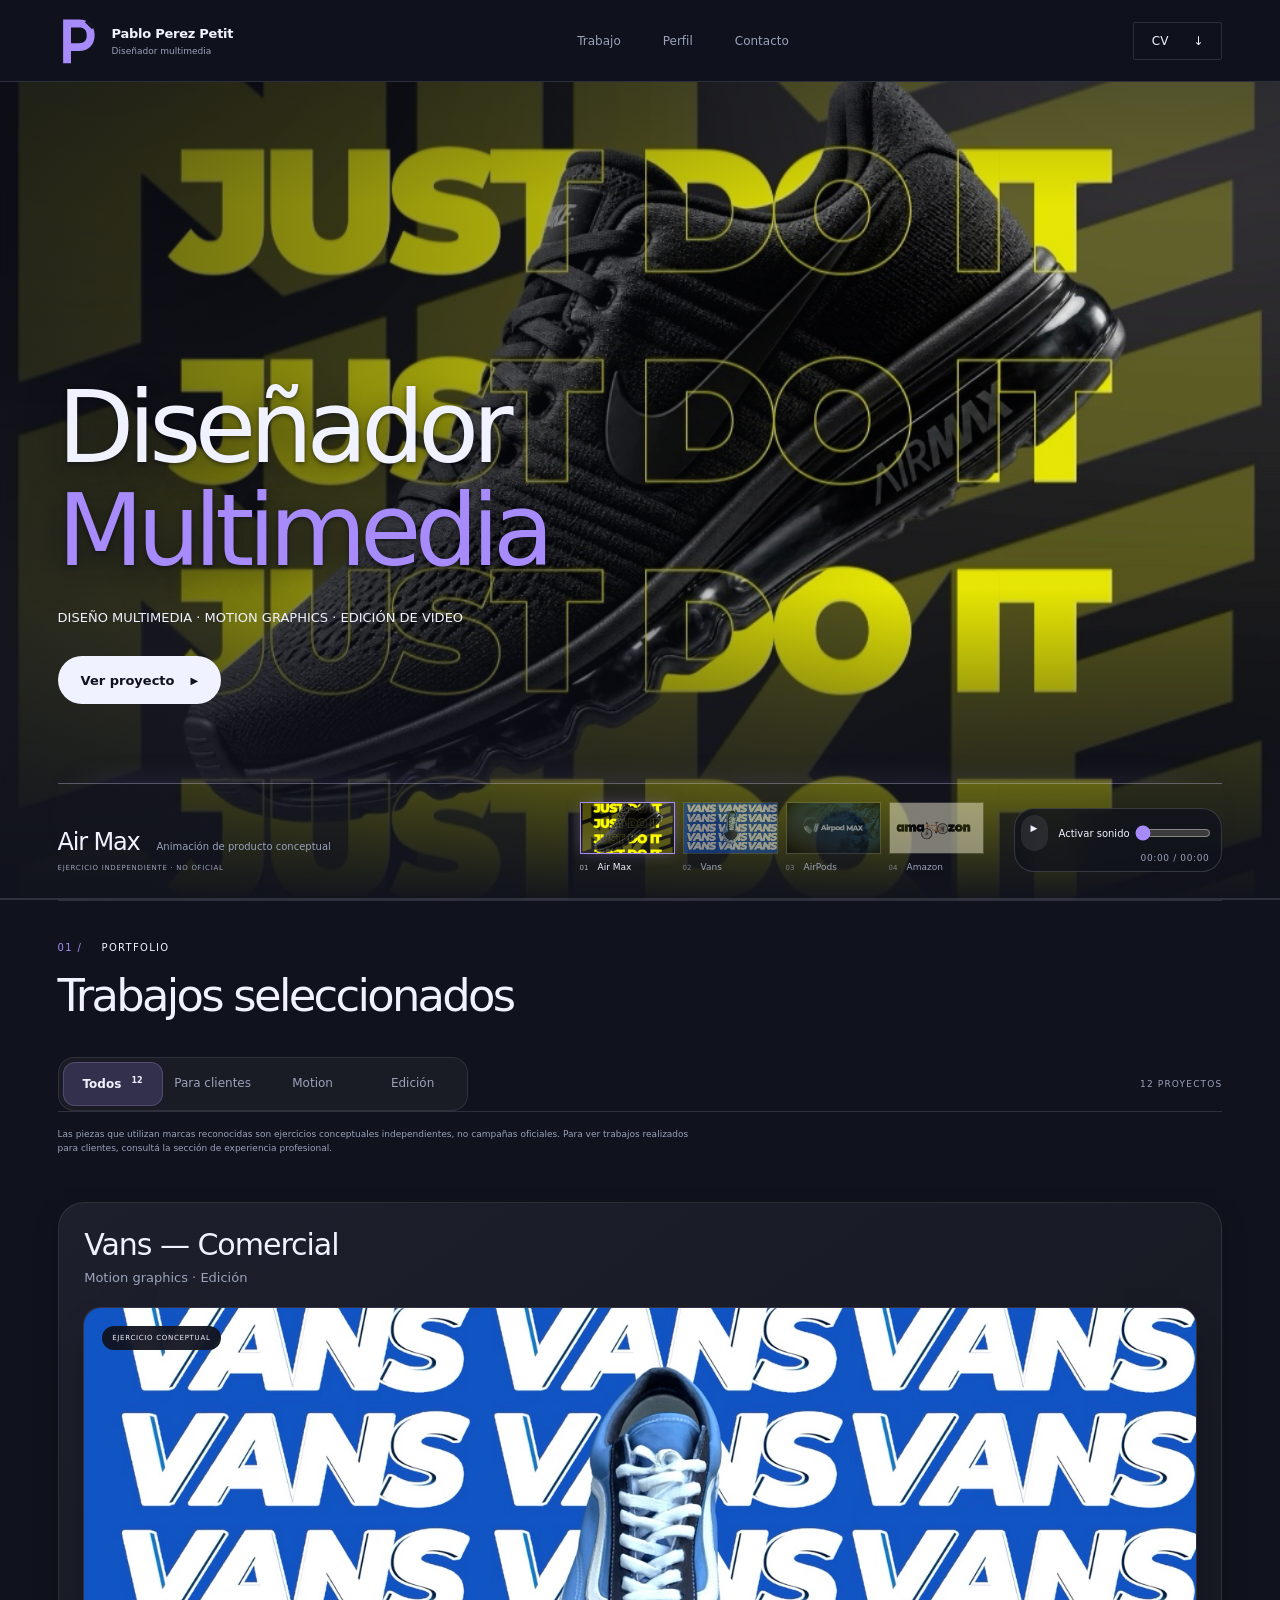
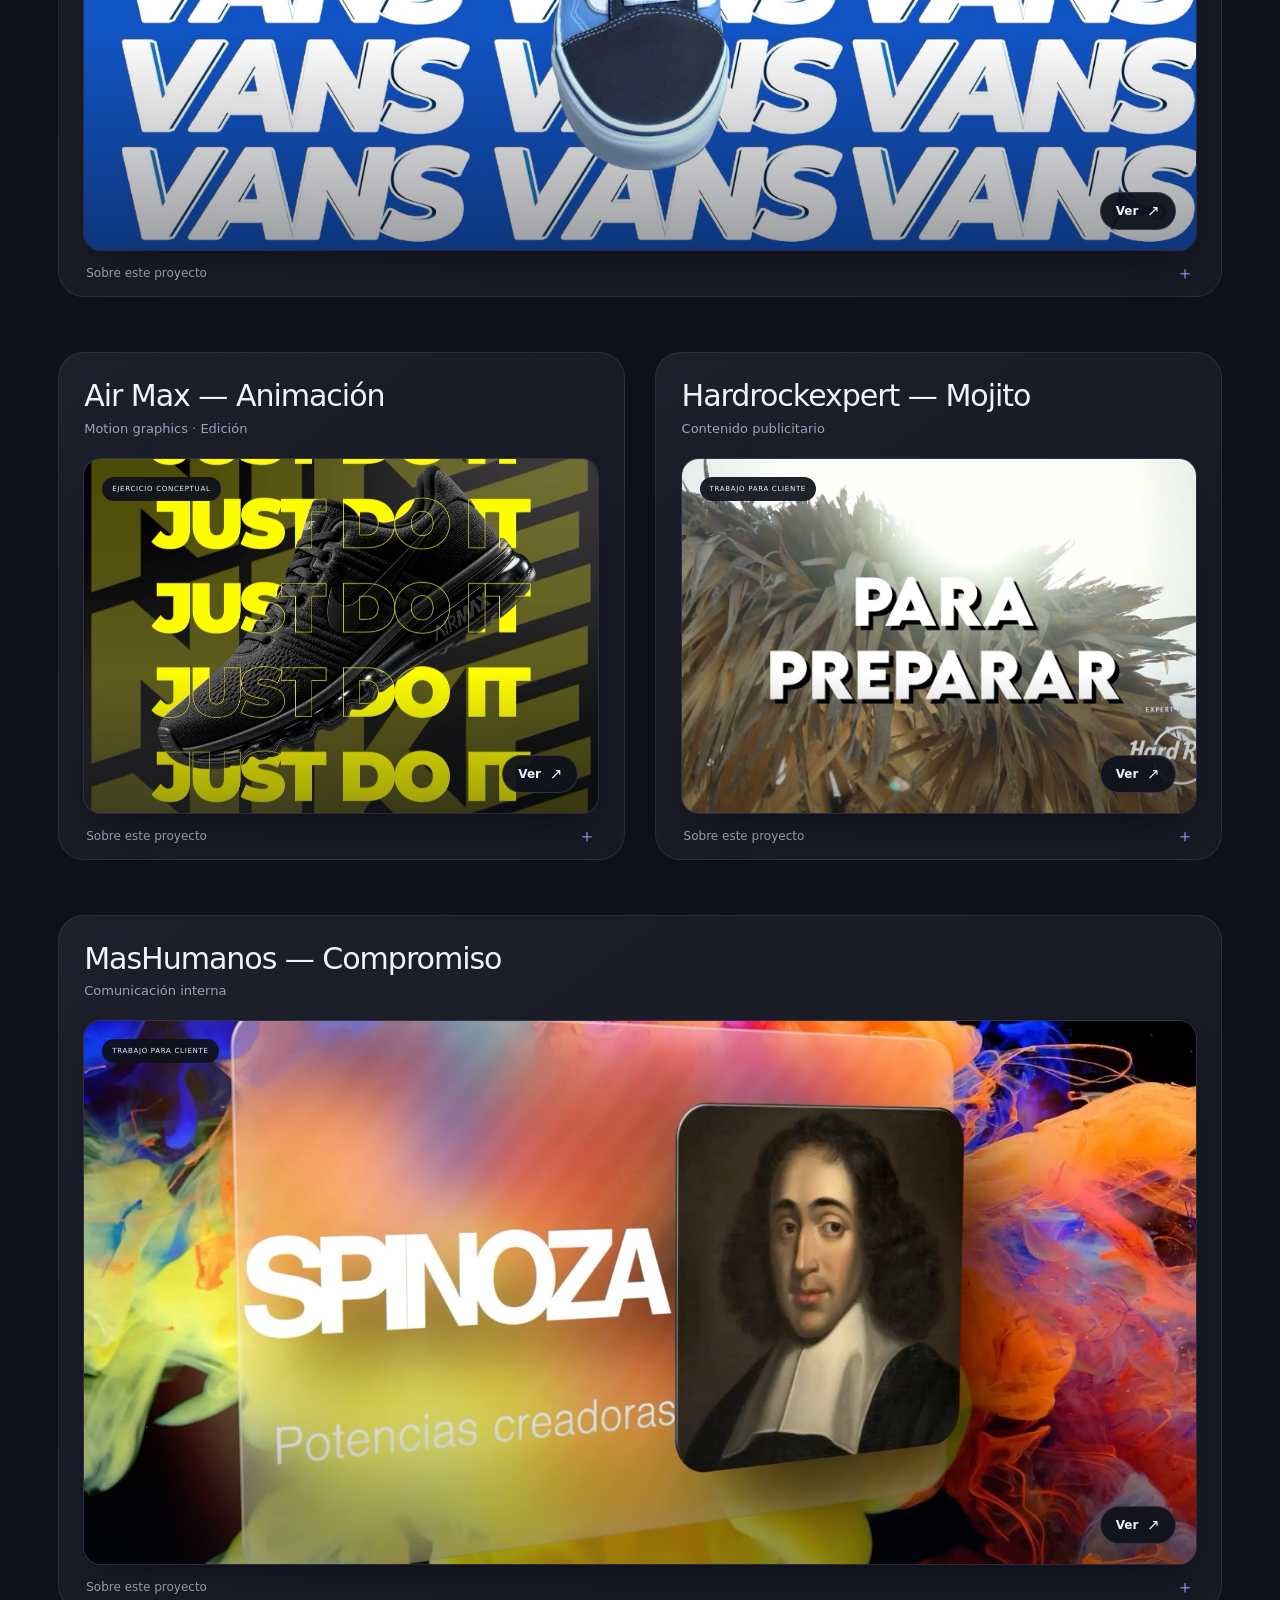
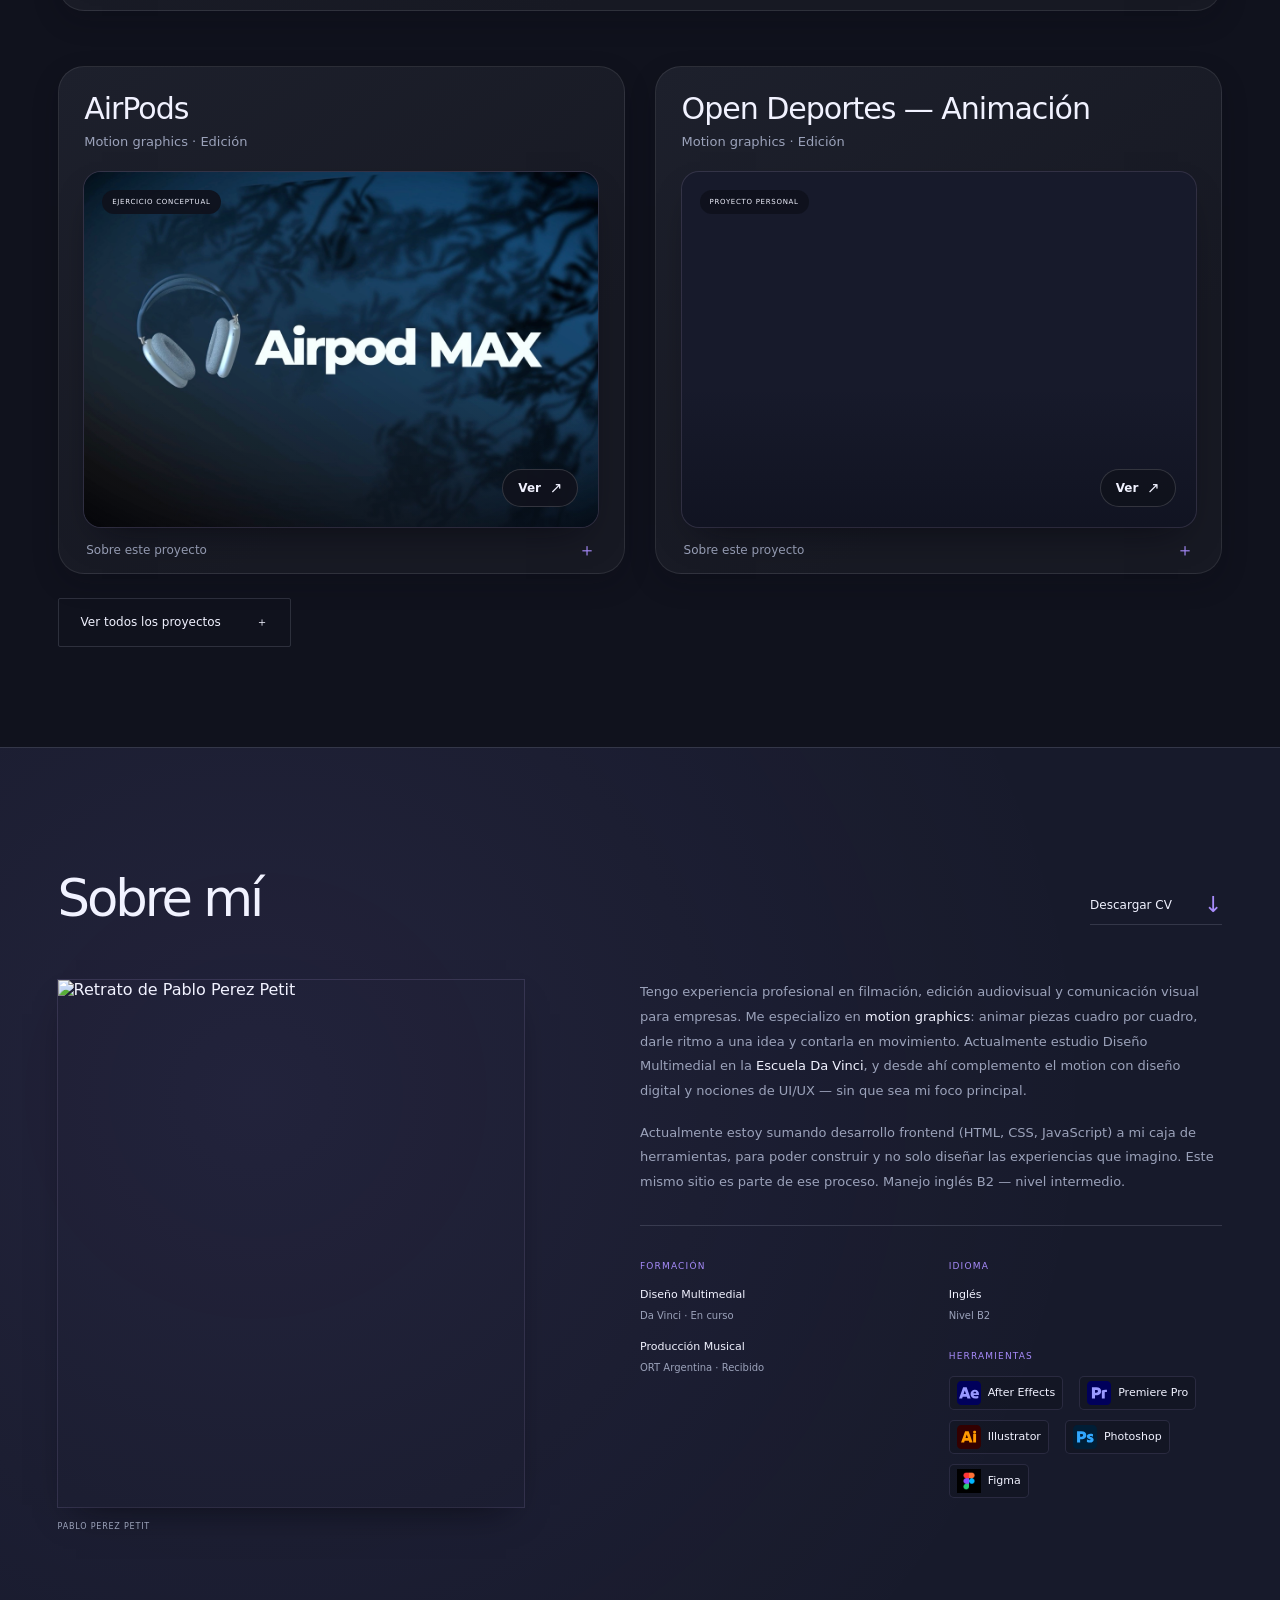
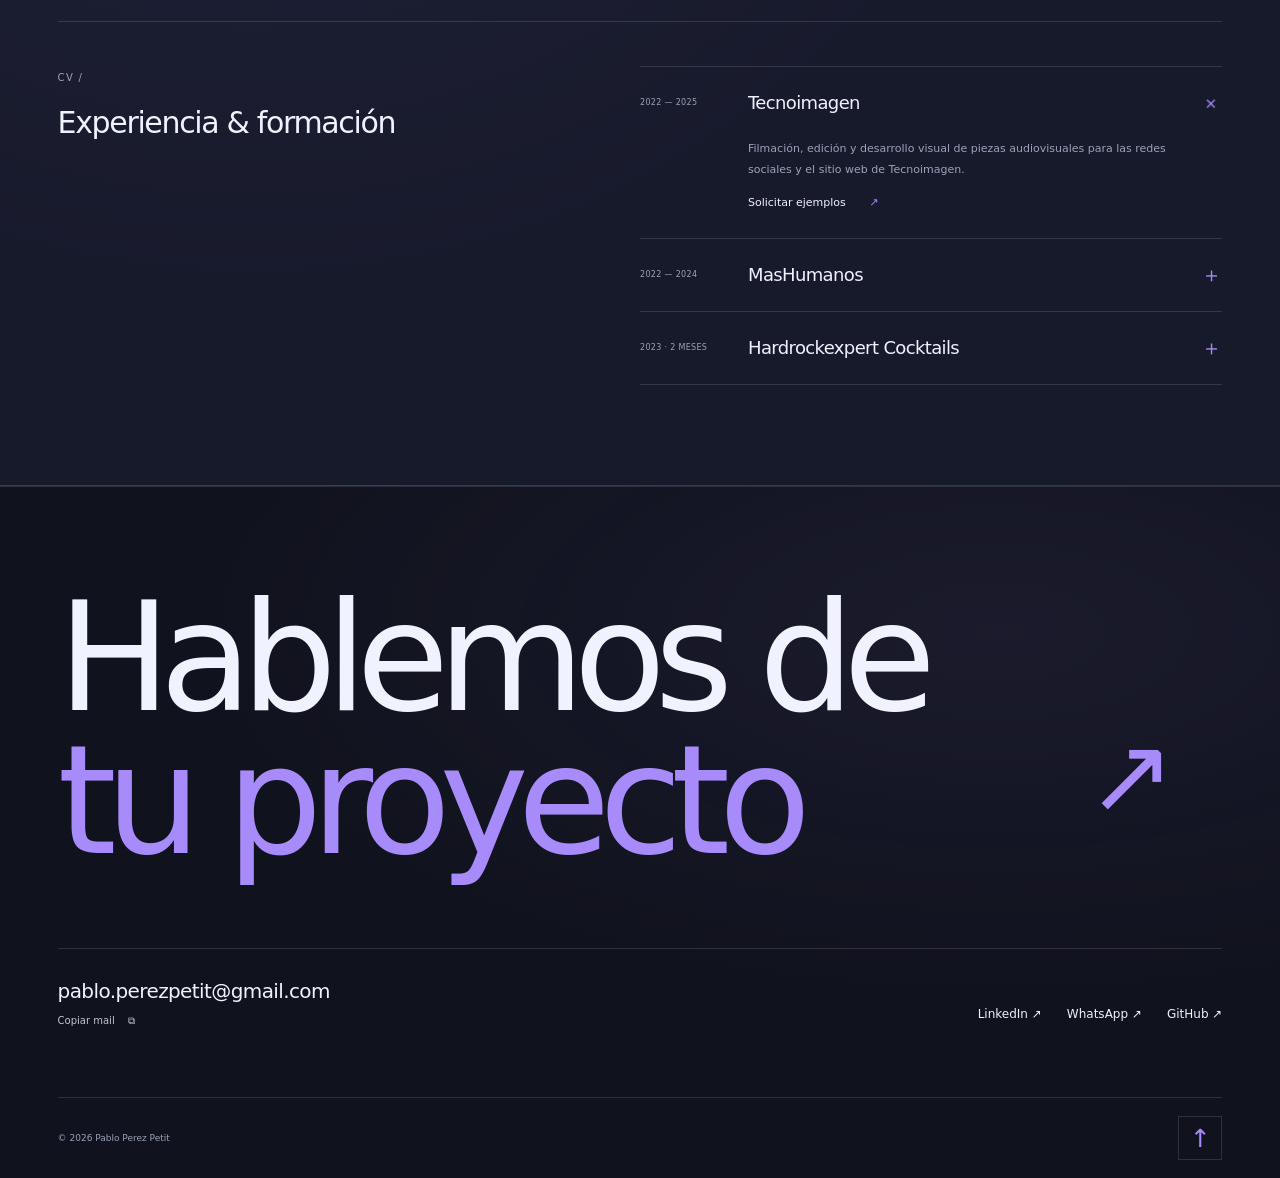
==== commit fa6392c3: "Actualizar el botón de vista previa" ====
--- a/index.html
+++ b/index.html
@@ -10,7 +10,7 @@
 <meta property="og:type" content="website"><meta property="og:url" content="https://pabloperezpetit-coder.github.io/">
 <meta property="og:image" content="https://pabloperezpetit-coder.github.io/imagenes/nike-comercial.jpg">
 <link rel="icon" href="assets/favicon.svg" type="image/svg+xml">
-<link rel="stylesheet" href="styles.css?v=20261111-tipografia"><link rel="stylesheet" href="editorial.css?v=20261111-controles"><script src="app.js?v=20261111-controles" defer></script>
+<link rel="stylesheet" href="styles.css?v=20261111-tipografia"><link rel="stylesheet" href="editorial.css?v=20261111-controles"><script src="app.js?v=20261111-iconos" defer></script>
 </head>
 <body>
 <a class="skip" href="#main">Saltar al contenido</a><div class="reading-progress" aria-hidden="true"></div>
@@ -36,7 +36,7 @@
     <button data-hero="reel" aria-pressed="false"><img src="assets/thumb-reel.jpg" alt="" width="112" height="64"><span><small>04</small>Amazon</span></button>
   </div>
   <div class="playback-controls">
-    <button class="preview-toggle" id="preview-toggle" aria-label="Reproducir vista previa" aria-pressed="false">Reproducir <span aria-hidden="true">▶</span></button>
+    <button class="preview-toggle" id="preview-toggle" aria-label="Reproducir vista previa" aria-pressed="false"><span aria-hidden="true">▶</span></button>
     <div class="hero-audio" role="group" aria-label="Sonido de la vista previa">
       <button type="button" id="hero-mute">Activar sonido</button>
       <input type="range" id="hero-volume" min="0" max="100" value="0" aria-label="Volumen de la vista previa" aria-valuetext="0%">
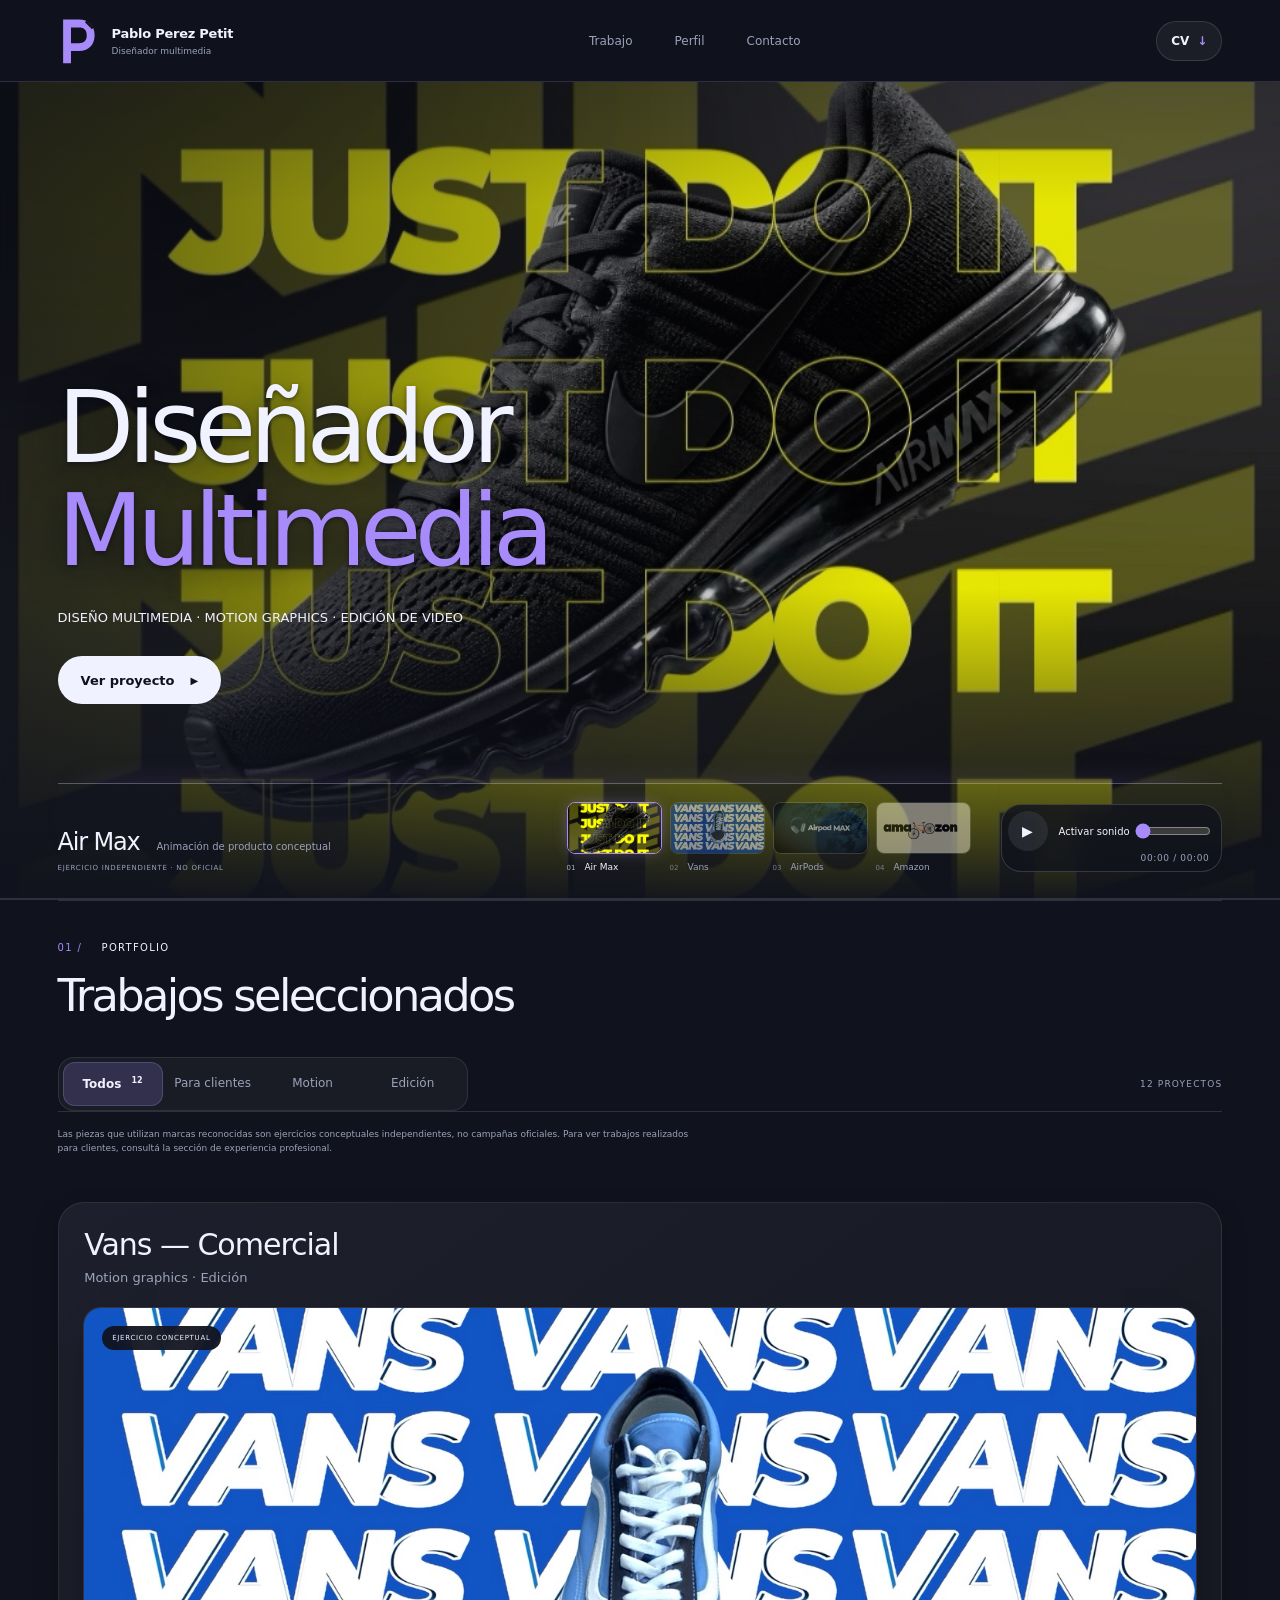
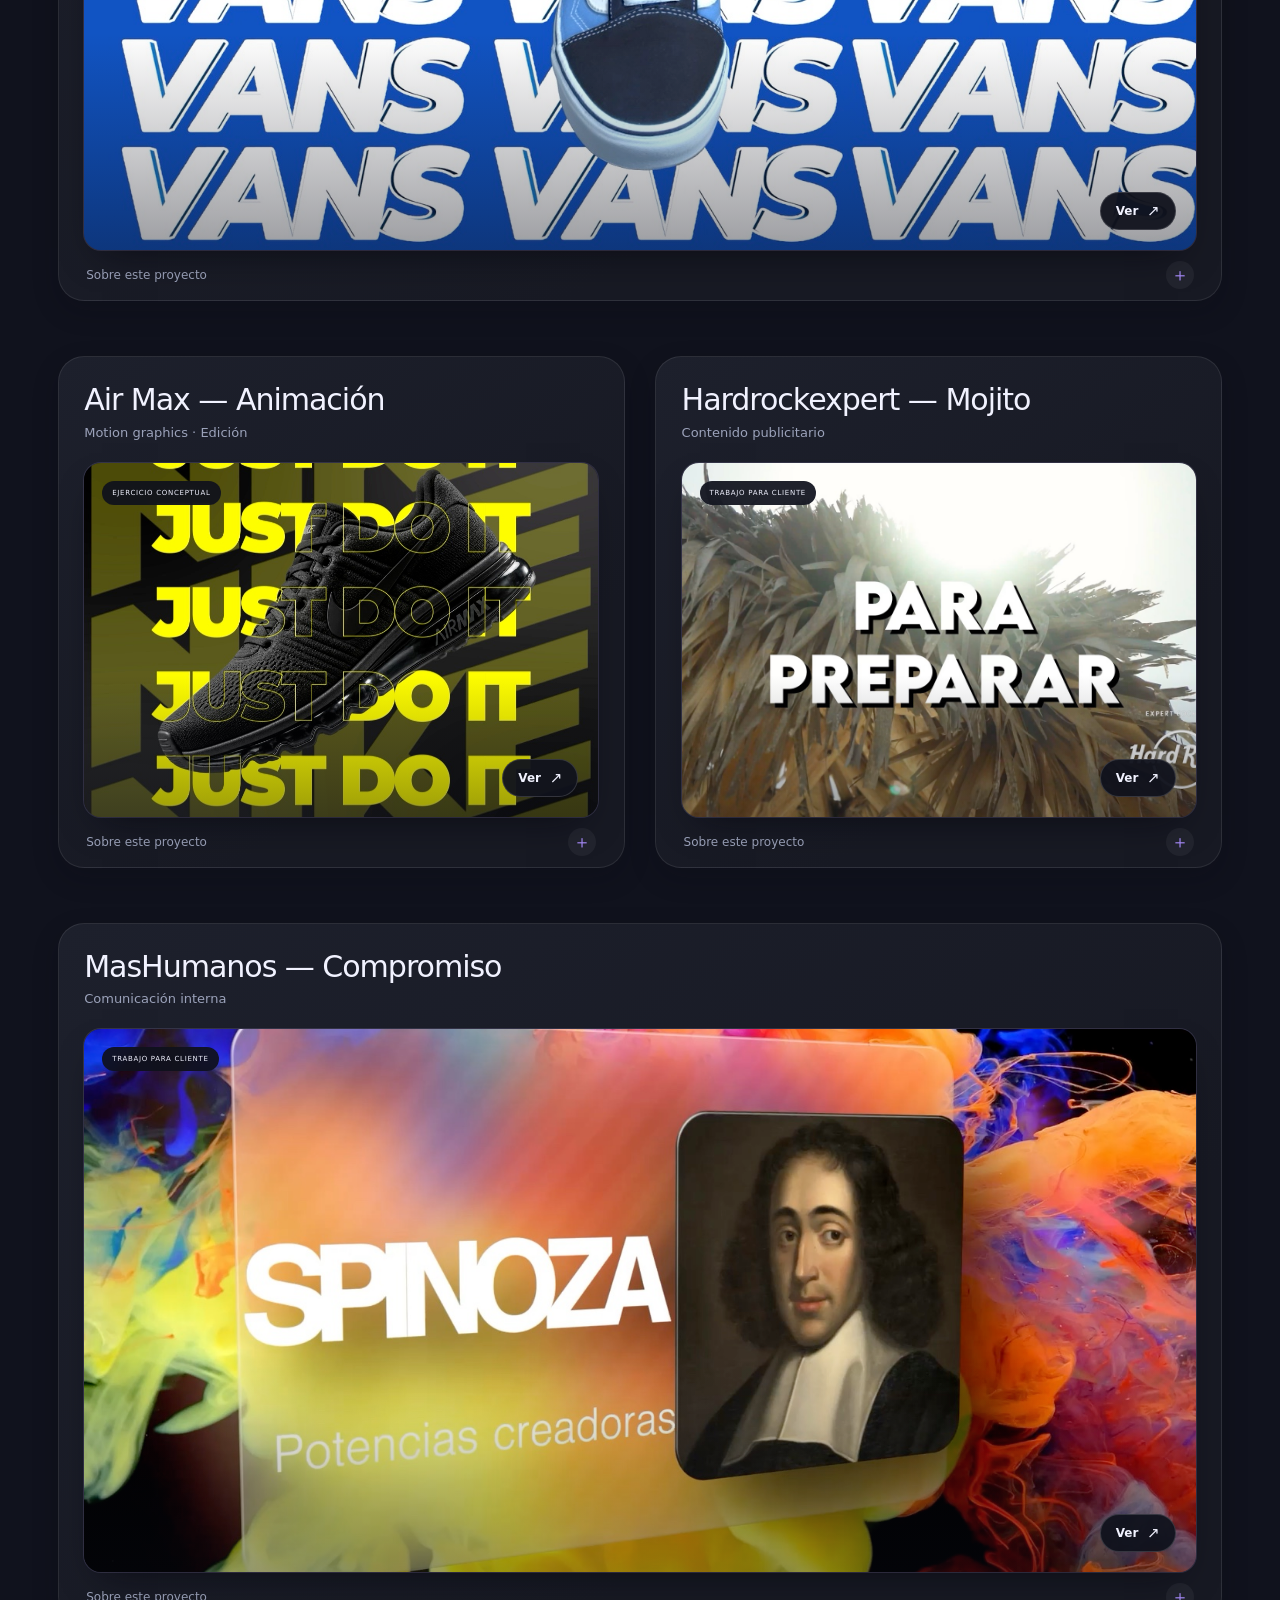
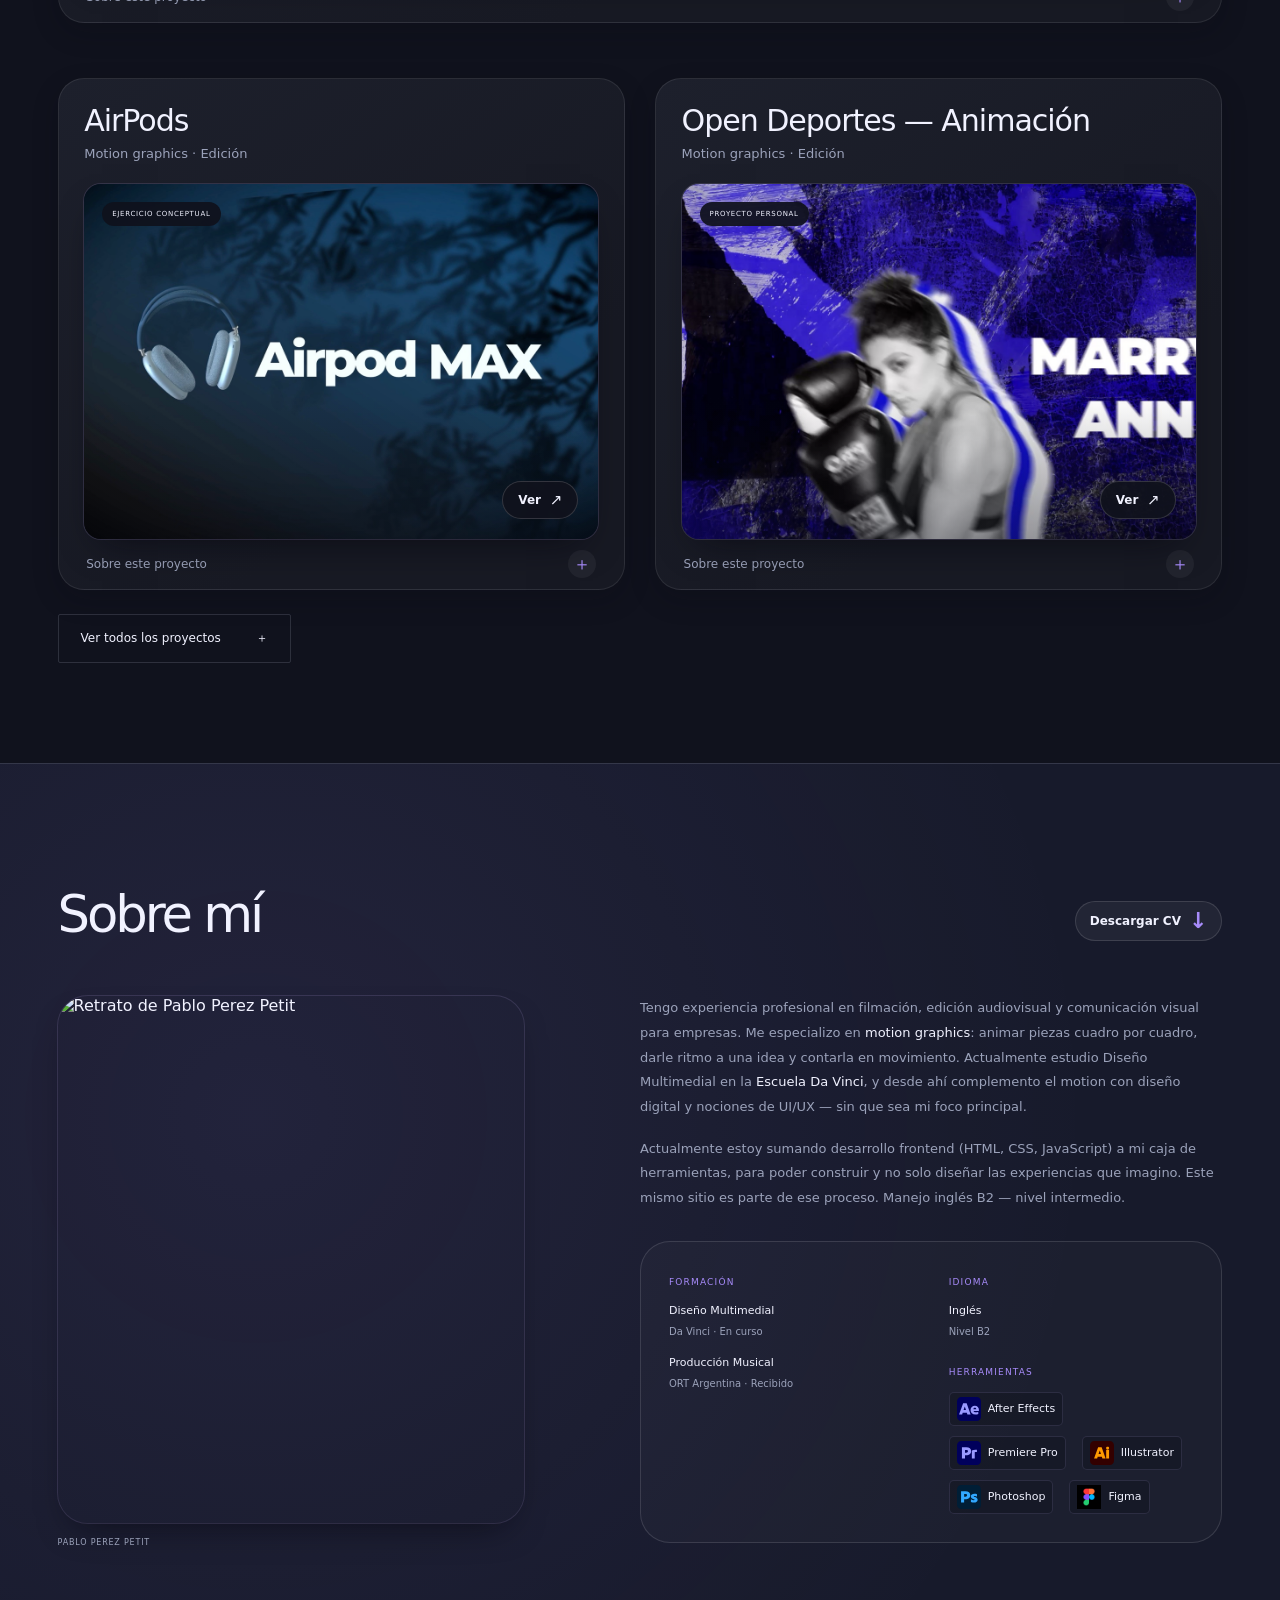
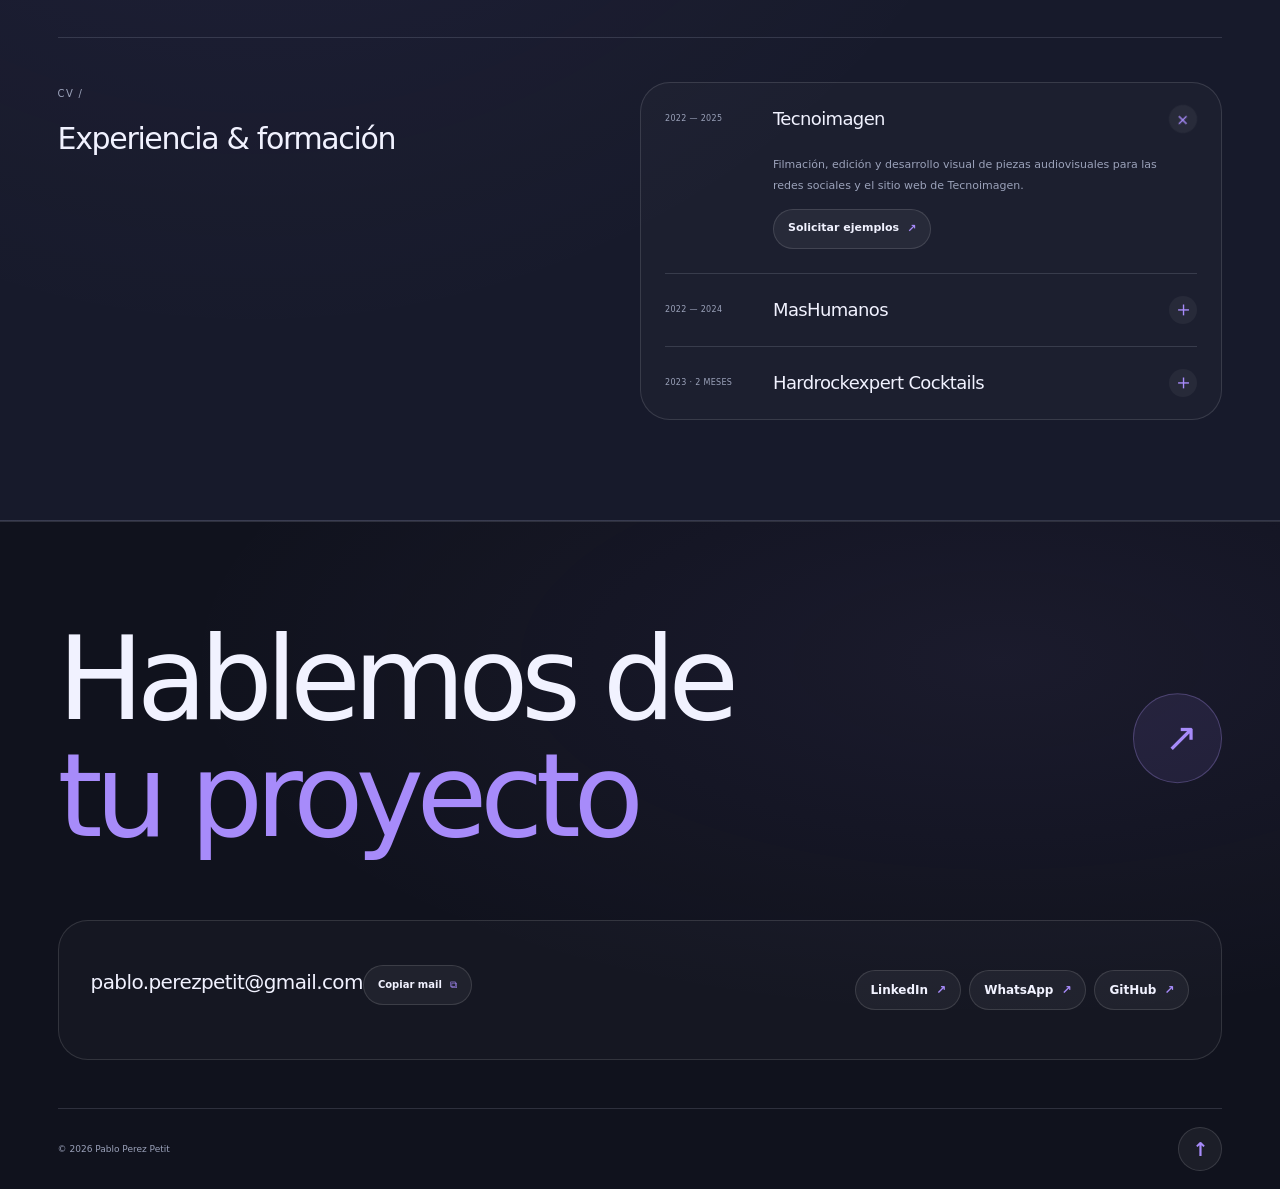
==== commit 9b8ecf64: "Actualizar iconos y estilos del portfolio" ====
--- a/index.html
+++ b/index.html
@@ -10,7 +10,7 @@
 <meta property="og:type" content="website"><meta property="og:url" content="https://pabloperezpetit-coder.github.io/">
 <meta property="og:image" content="https://pabloperezpetit-coder.github.io/imagenes/nike-comercial.jpg">
 <link rel="icon" href="assets/favicon.svg" type="image/svg+xml">
-<link rel="stylesheet" href="styles.css?v=20261111-tipografia"><link rel="stylesheet" href="editorial.css?v=20261111-controles"><script src="app.js?v=20261111-iconos" defer></script>
+<link rel="stylesheet" href="styles.css?v=20261111-tipografia"><link rel="stylesheet" href="editorial.css?v=20261111-superficies"><script src="app.js?v=20261111-iconos" defer></script>
 </head>
 <body>
 <a class="skip" href="#main">Saltar al contenido</a><div class="reading-progress" aria-hidden="true"></div>
@@ -64,8 +64,8 @@
 </ul></div></div></div></div>
 <div class="experience"><div class="experience-intro"><span class="small-label">CV /</span><h3>Experiencia &amp; formación</h3></div><div class="experience-list"><details open><summary><span>2022 — 2025</span><h4>Tecnoimagen</h4><span class="detail-icon" aria-hidden="true">＋</span></summary><div class="experience-content"><p>Filmación, edición y desarrollo visual de piezas audiovisuales para las redes sociales y el sitio web de Tecnoimagen.</p><a href="mailto:pablo.perezpetit@gmail.com?subject=Trabajos%20para%20Tecnoimagen">Solicitar ejemplos <span aria-hidden="true">↗</span></a></div></details><details><summary><span>2022 — 2024</span><h4>MasHumanos</h4><span class="detail-icon" aria-hidden="true">＋</span></summary><div class="experience-content"><p>Edición audiovisual y diseño visual de contenidos para la comunicación interna de una consultora de formación y desarrollo organizacional, enfocada en liderazgo, cultura empresarial y bienestar laboral.</p><button class="inline-project" data-project="compromiso">Ver trabajo <span aria-hidden="true">↗</span></button></div></details><details><summary><span>2023 · 2 MESES</span><h4>Hardrockexpert Cocktails</h4><span class="detail-icon" aria-hidden="true">＋</span></summary><div class="experience-content"><p>Edición y diseño visual de contenidos publicitarios para promocionar cócteles en lata, incluyendo variedades como Martini, Piña Colada y Mojito.</p><button class="inline-project" data-project="mojito">Ver trabajo <span aria-hidden="true">↗</span></button></div></details></div></div>
 </div></section>
-<section class="contact-section" id="contacto"><div class="section-width"><a class="contact-heading" href="mailto:pablo.perezpetit@gmail.com">Hablemos de<br><em>tu proyecto</em><span aria-hidden="true">↗</span></a><div class="contact-bottom"><div><a class="contact-email" href="mailto:pablo.perezpetit@gmail.com">pablo.perezpetit@gmail.com</a><button id="copy-email" aria-label="Copiar correo electrónico">Copiar mail <span aria-hidden="true">⧉</span></button><span id="copy-status" role="status" aria-live="polite"></span></div><div class="social-links"><a href="https://www.linkedin.com/in/pabloperezpetit" target="_blank" rel="noopener noreferrer">LinkedIn ↗</a><a href="https://wa.me/5491158051505" target="_blank" rel="noopener noreferrer">WhatsApp ↗</a><a href="https://github.com/pabloperezpetit-coder" target="_blank" rel="noopener noreferrer">GitHub ↗</a></div></div></div></section>
+<section class="contact-section" id="contacto"><div class="section-width"><a class="contact-heading" href="mailto:pablo.perezpetit@gmail.com">Hablemos de<br><em>tu proyecto</em><span aria-hidden="true">↗</span></a><div class="contact-bottom"><div><a class="contact-email" href="mailto:pablo.perezpetit@gmail.com">pablo.perezpetit@gmail.com</a><button id="copy-email" aria-label="Copiar correo electrónico">Copiar mail <span aria-hidden="true">⧉</span></button><span id="copy-status" role="status" aria-live="polite"></span></div><div class="social-links"><a href="https://www.linkedin.com/in/pabloperezpetit" target="_blank" rel="noopener noreferrer">LinkedIn <span aria-hidden="true">↗</span></a><a href="https://wa.me/5491158051505" target="_blank" rel="noopener noreferrer">WhatsApp <span aria-hidden="true">↗</span></a><a href="https://github.com/pabloperezpetit-coder" target="_blank" rel="noopener noreferrer">GitHub <span aria-hidden="true">↗</span></a></div></div></div></section>
 </main>
 <footer class="footer section-width"><span>© <span id="year">2026</span> Pablo Perez Petit</span><a class="back-to-top" href="#inicio" aria-label="Volver al inicio"><span aria-hidden="true">↑</span></a></footer>
-<dialog id="project-dialog" aria-labelledby="modal-title"><div class="dialog-top"><span class="small-label" id="modal-category"></span><button id="close-dialog" aria-label="Cerrar proyecto"><span aria-hidden="true">×</span></button></div><div class="dialog-video"><video id="project-player" controls playsinline preload="metadata"></video><p id="video-error" hidden>No se pudo cargar el video. <a id="video-direct" href="#">Abrir archivo de video ↗</a></p></div><div class="dialog-info"><div><span id="modal-label" class="small-label"></span><h2 id="modal-title"></h2><p id="modal-description"></p><div id="modal-tags" class="modal-tags"></div></div><aside><span class="small-label">MI ROL</span><p id="modal-role"></p><span class="small-label">PROYECTO</span><p id="modal-type"></p></aside></div><div class="dialog-footer"><button id="previous-project">← Anterior</button><span id="modal-position" class="small-label"></span><button id="next-project">Siguiente →</button></div></dialog>
+<dialog id="project-dialog" aria-labelledby="modal-title"><div class="dialog-top"><span class="small-label" id="modal-category"></span><button id="close-dialog" aria-label="Cerrar proyecto"><span aria-hidden="true">×</span></button></div><div class="dialog-video"><video id="project-player" controls playsinline preload="metadata"></video><p id="video-error" hidden>No se pudo cargar el video. <a id="video-direct" href="#">Abrir archivo de video ↗</a></p></div><div class="dialog-info"><div><span id="modal-label" class="small-label"></span><h2 id="modal-title"></h2><p id="modal-description"></p><div id="modal-tags" class="modal-tags"></div></div><aside><span class="small-label">MI ROL</span><p id="modal-role"></p><span class="small-label">PROYECTO</span><p id="modal-type"></p></aside></div><div class="dialog-footer"><button id="previous-project"><span aria-hidden="true">‹</span> Anterior</button><span id="modal-position" class="small-label"></span><button id="next-project">Siguiente <span aria-hidden="true">›</span></button></div></dialog>
 </body></html>
--- a/editorial.css
+++ b/editorial.css
@@ -575,3 +575,146 @@
   .dialog-info { padding: 18px; gap: 14px; }
   .dialog-info aside { display: block; }
 }
+
+/* Shared controls and surfaces */
+:root {
+  --control-fill: #ffffff0d;
+  --control-hover: #ffffff20;
+  --surface-edge: #ffffff20;
+  --panel-radius: clamp(18px, 2.4vw, 30px);
+}
+
+.header-cv,
+.about-section .text-link,
+#copy-email,
+.social-links a,
+.back-to-top,
+.dialog-footer button,
+.experience-content :is(a, button) {
+  display: inline-flex;
+  align-items: center;
+  justify-content: center;
+  gap: 8px;
+  min-height: 40px;
+  padding: 8px 14px;
+  border: 1px solid var(--surface-edge);
+  border-radius: 999px;
+  background: var(--control-fill);
+  color: var(--text);
+  font-weight: 550;
+  text-decoration: none;
+  transition: background-color .2s ease, border-color .2s ease, color .2s ease;
+}
+
+:is(.header-cv, .about-section .text-link, #copy-email, .social-links a, .back-to-top,
+    .dialog-footer button, .experience-content :is(a, button)):hover {
+  background: var(--control-hover);
+  border-color: #ffffff35;
+  color: var(--text);
+  text-decoration: none;
+}
+
+:is(.header-cv, .about-section .text-link, #copy-email, .social-links a,
+    .dialog-footer button, .experience-content :is(a, button)) > span {
+  margin: 0;
+  color: var(--purple);
+  line-height: 1;
+}
+
+.playback-controls .preview-toggle {
+  justify-content: center;
+  align-items: center;
+  min-width: 40px;
+  min-height: 40px;
+  font-size: 14px;
+}
+
+.cinematic-controls .hero-selector img {
+  border-radius: 8px;
+}
+
+.portrait img {
+  border-radius: var(--panel-radius);
+}
+
+.about-facts,
+.experience-list,
+.contact-bottom {
+  border: 1px solid var(--surface-edge);
+  border-radius: var(--panel-radius);
+  background: #ffffff06;
+}
+
+.about-facts {
+  padding: clamp(16px, 3vw, 28px);
+}
+
+.experience-list {
+  padding-inline: clamp(14px, 2vw, 24px);
+}
+
+.experience-list details:last-child { border-bottom: 0; }
+.experience-list summary { min-height: 48px; }
+
+:is(.experience-list, .project-notes) .detail-icon {
+  display: inline-grid;
+  flex: 0 0 28px;
+  width: 28px;
+  height: 28px;
+  place-items: center;
+  border-radius: 50%;
+  background: var(--control-fill);
+  line-height: 1;
+}
+
+.contact-heading {
+  --contact-arrow-size: clamp(42px, 7vw, 92px);
+  padding: clamp(24px, 5vw, 70px) calc(var(--contact-arrow-size) + 12px) clamp(24px, 5vw, 70px) 0;
+  font-size: clamp(34px, 9vw, 134px);
+  line-height: 1.02;
+  letter-spacing: -.065em;
+}
+
+.contact-heading > span {
+  top: 50%;
+  right: 0;
+  display: grid;
+  width: var(--contact-arrow-size);
+  height: var(--contact-arrow-size);
+  place-items: center;
+  border: 1px solid #b69cff45;
+  border-radius: 50%;
+  background: #a78bfa18;
+  font-size: calc(var(--contact-arrow-size) * .44);
+  line-height: 1;
+  transform: translateY(-50%);
+  transition: background-color .2s ease, transform .2s ease;
+}
+
+.contact-heading:is(:hover, :focus-visible) > span {
+  background: #a78bfa33;
+  transform: translateY(-50%);
+}
+
+.contact-bottom {
+  padding: clamp(16px, 2.5vw, 32px);
+  gap: 20px;
+}
+
+.contact-email { overflow-wrap: anywhere; }
+#copy-email { margin-top: 12px; opacity: 1; }
+.social-links { flex-wrap: wrap; gap: 8px; }
+
+.back-to-top {
+  width: 44px;
+  height: 44px;
+  padding: 0;
+  font-size: 19px;
+}
+
+@media (max-width: 760px) {
+  .header-cv { padding-inline: 11px; }
+  .contact-bottom .social-links { margin-top: 12px; }
+  .dialog-footer { gap: 8px; padding-inline: 12px; }
+  .dialog-footer button { padding-inline: 10px; }
+}
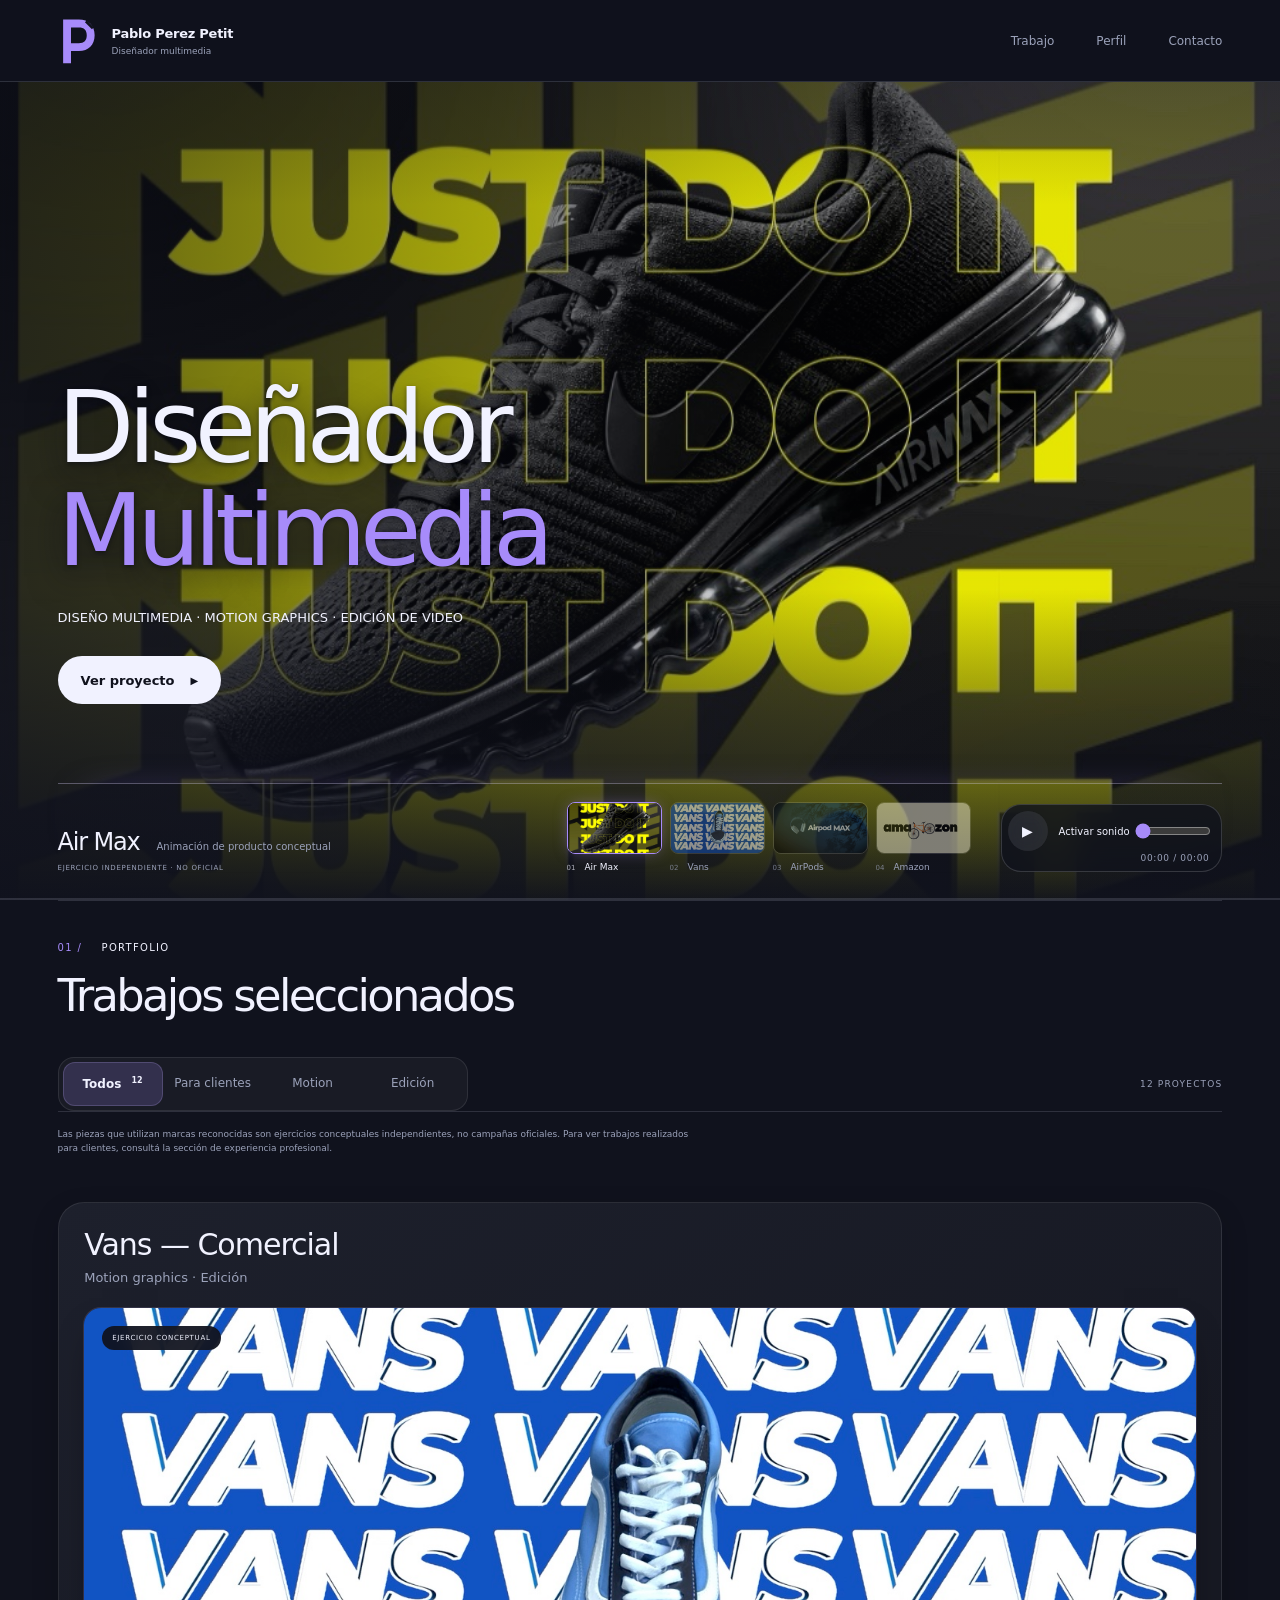
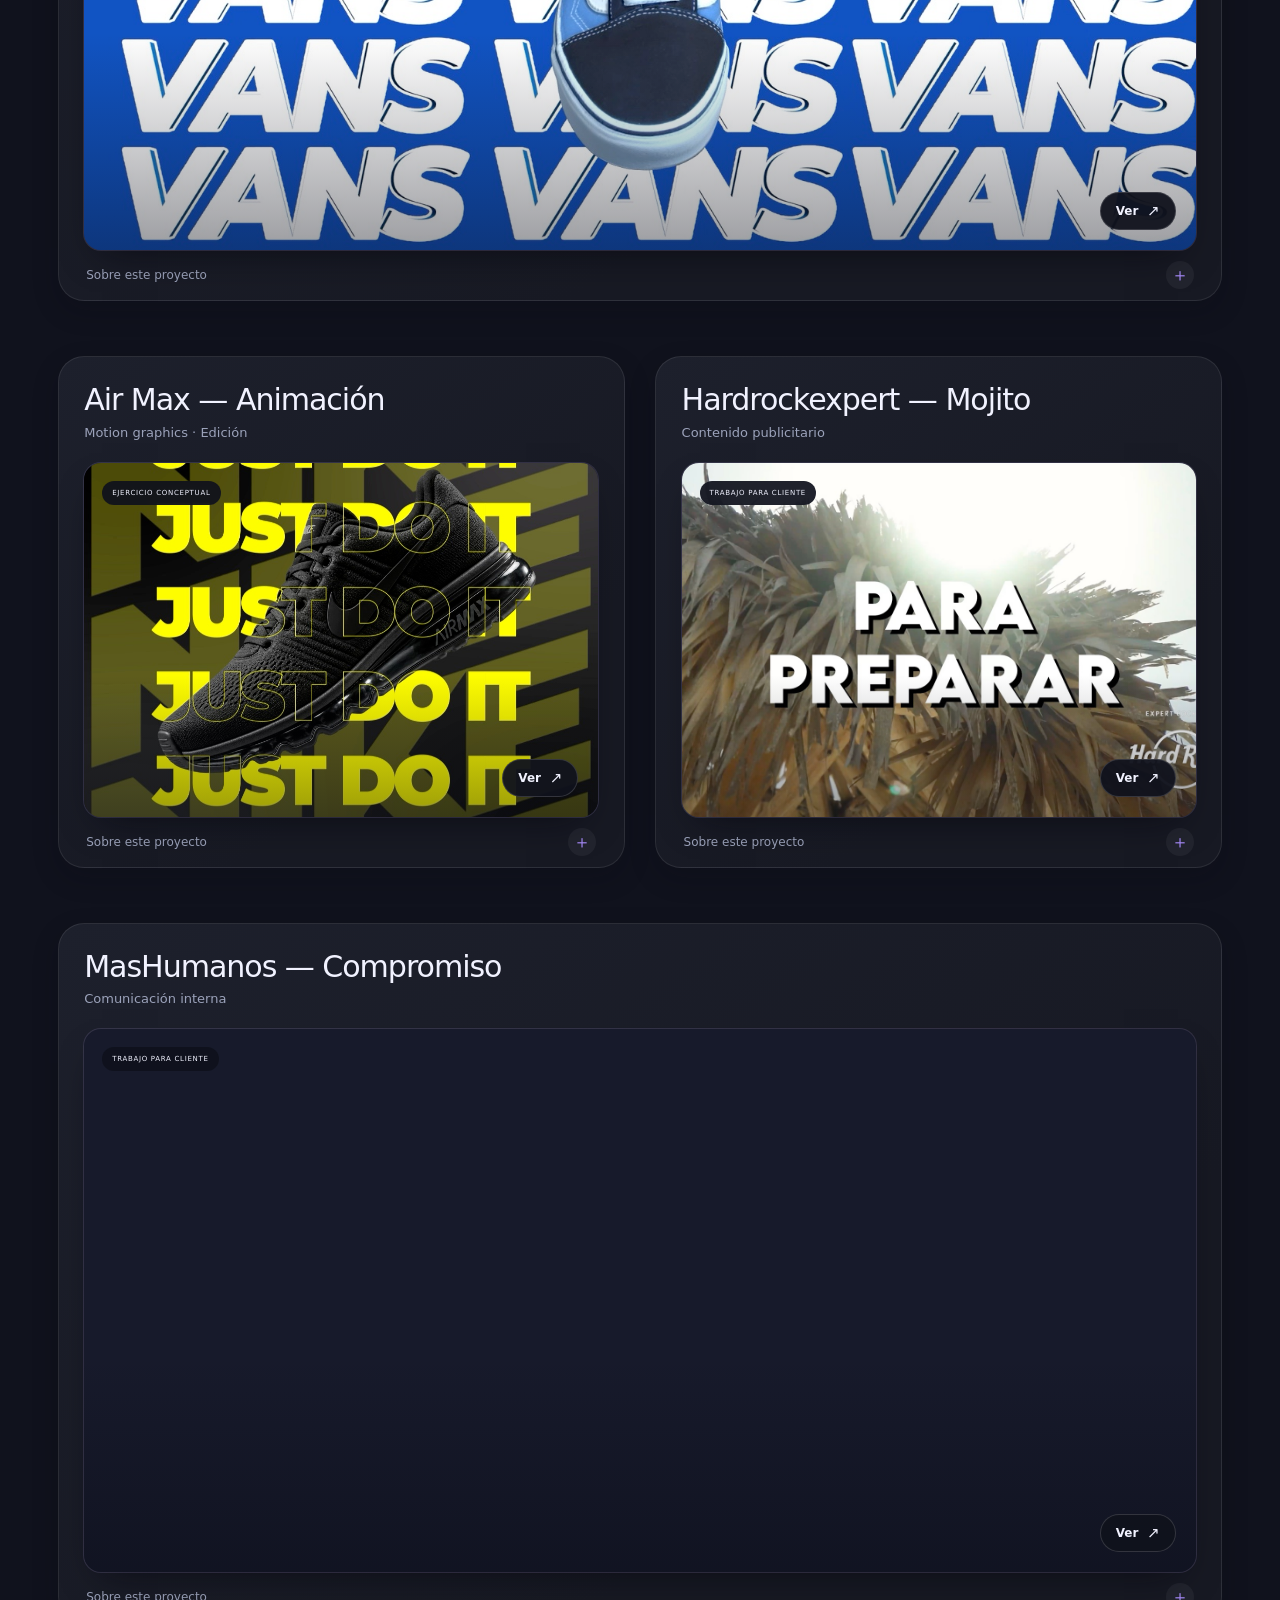
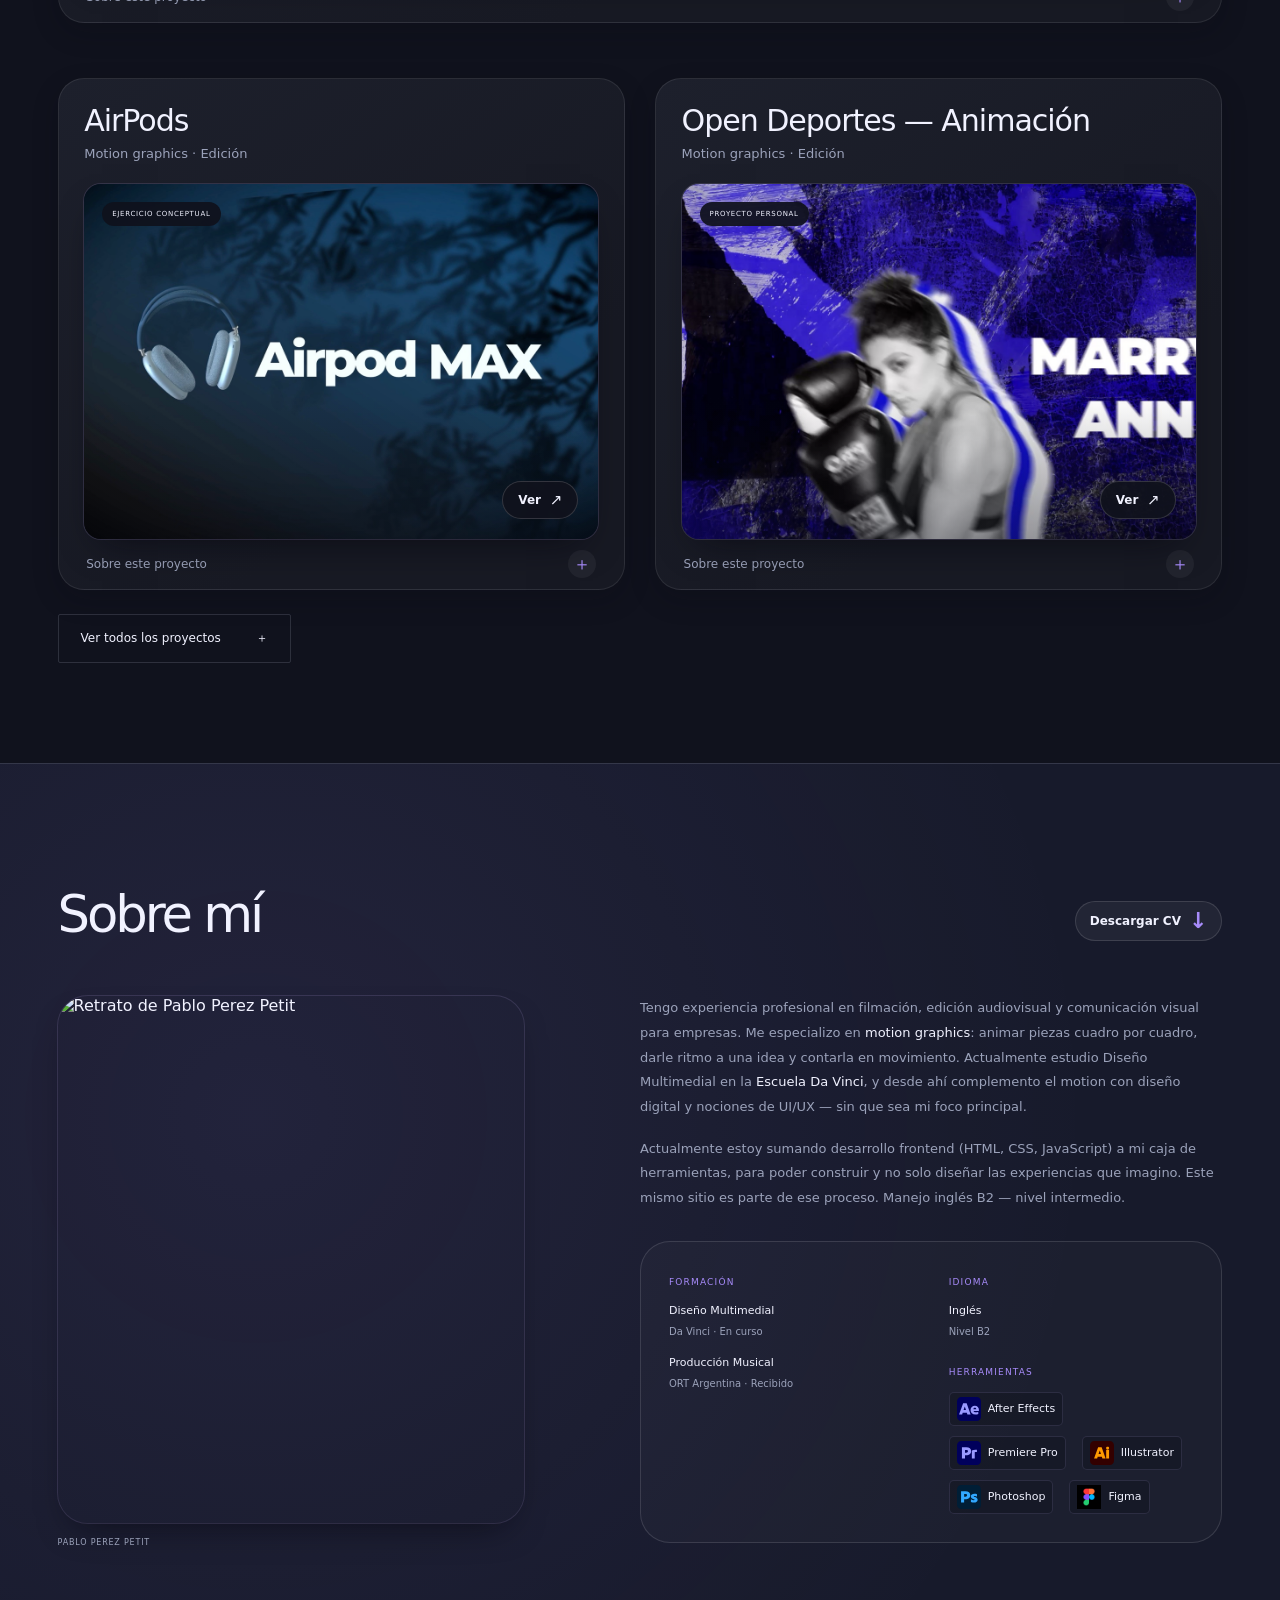
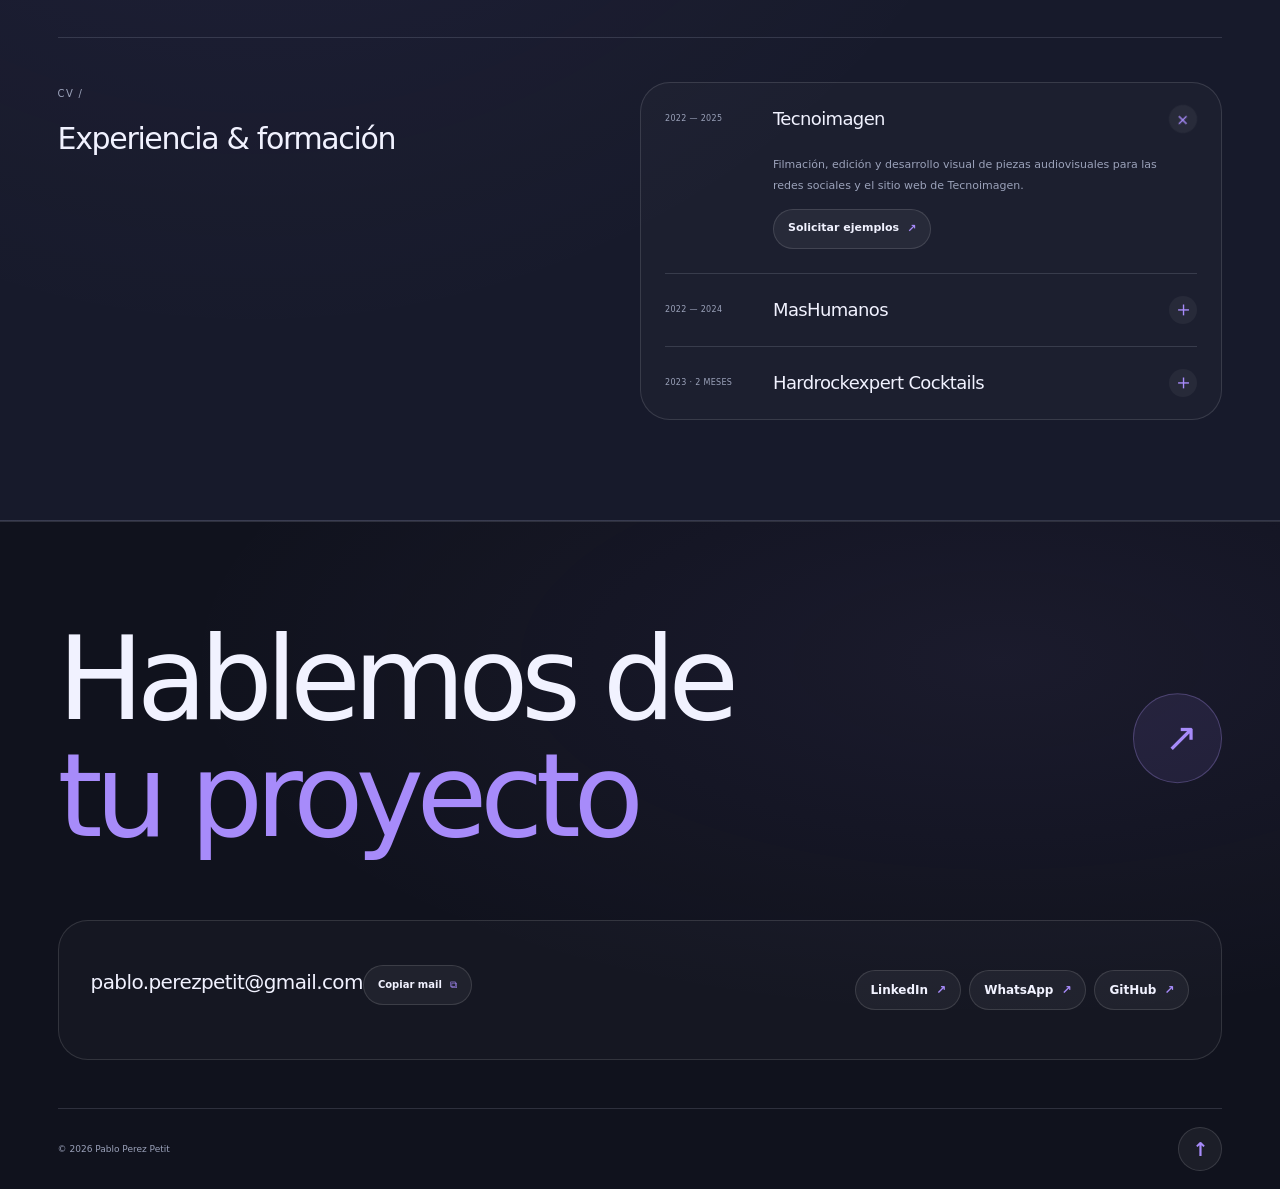
==== commit b11afb47: "Quitar el botón CV del menú superior" ====
--- a/index.html
+++ b/index.html
@@ -17,7 +17,6 @@
 <header class="site-header">
 <a class="brand" href="#inicio" aria-label="Pablo Perez Petit, inicio"><img class="brand-mark" src="assets/monograma-p.svg" alt="" width="44" height="52"><span>Pablo Perez Petit<span class="brand-sub">Diseñador multimedia</span></span></a>
 <nav aria-label="Navegación principal"><a href="#proyectos">Trabajo</a><a href="#sobre-mi">Perfil</a><a href="#contacto">Contacto</a></nav>
-<a class="header-cv" href="assets/CV-Pablo-Perez-Petit.pdf" download>CV <span aria-hidden="true">↓</span></a>
 </header>
 <main id="main">
 <section id="inicio" class="cinematic-hero" aria-label="Proyectos destacados">
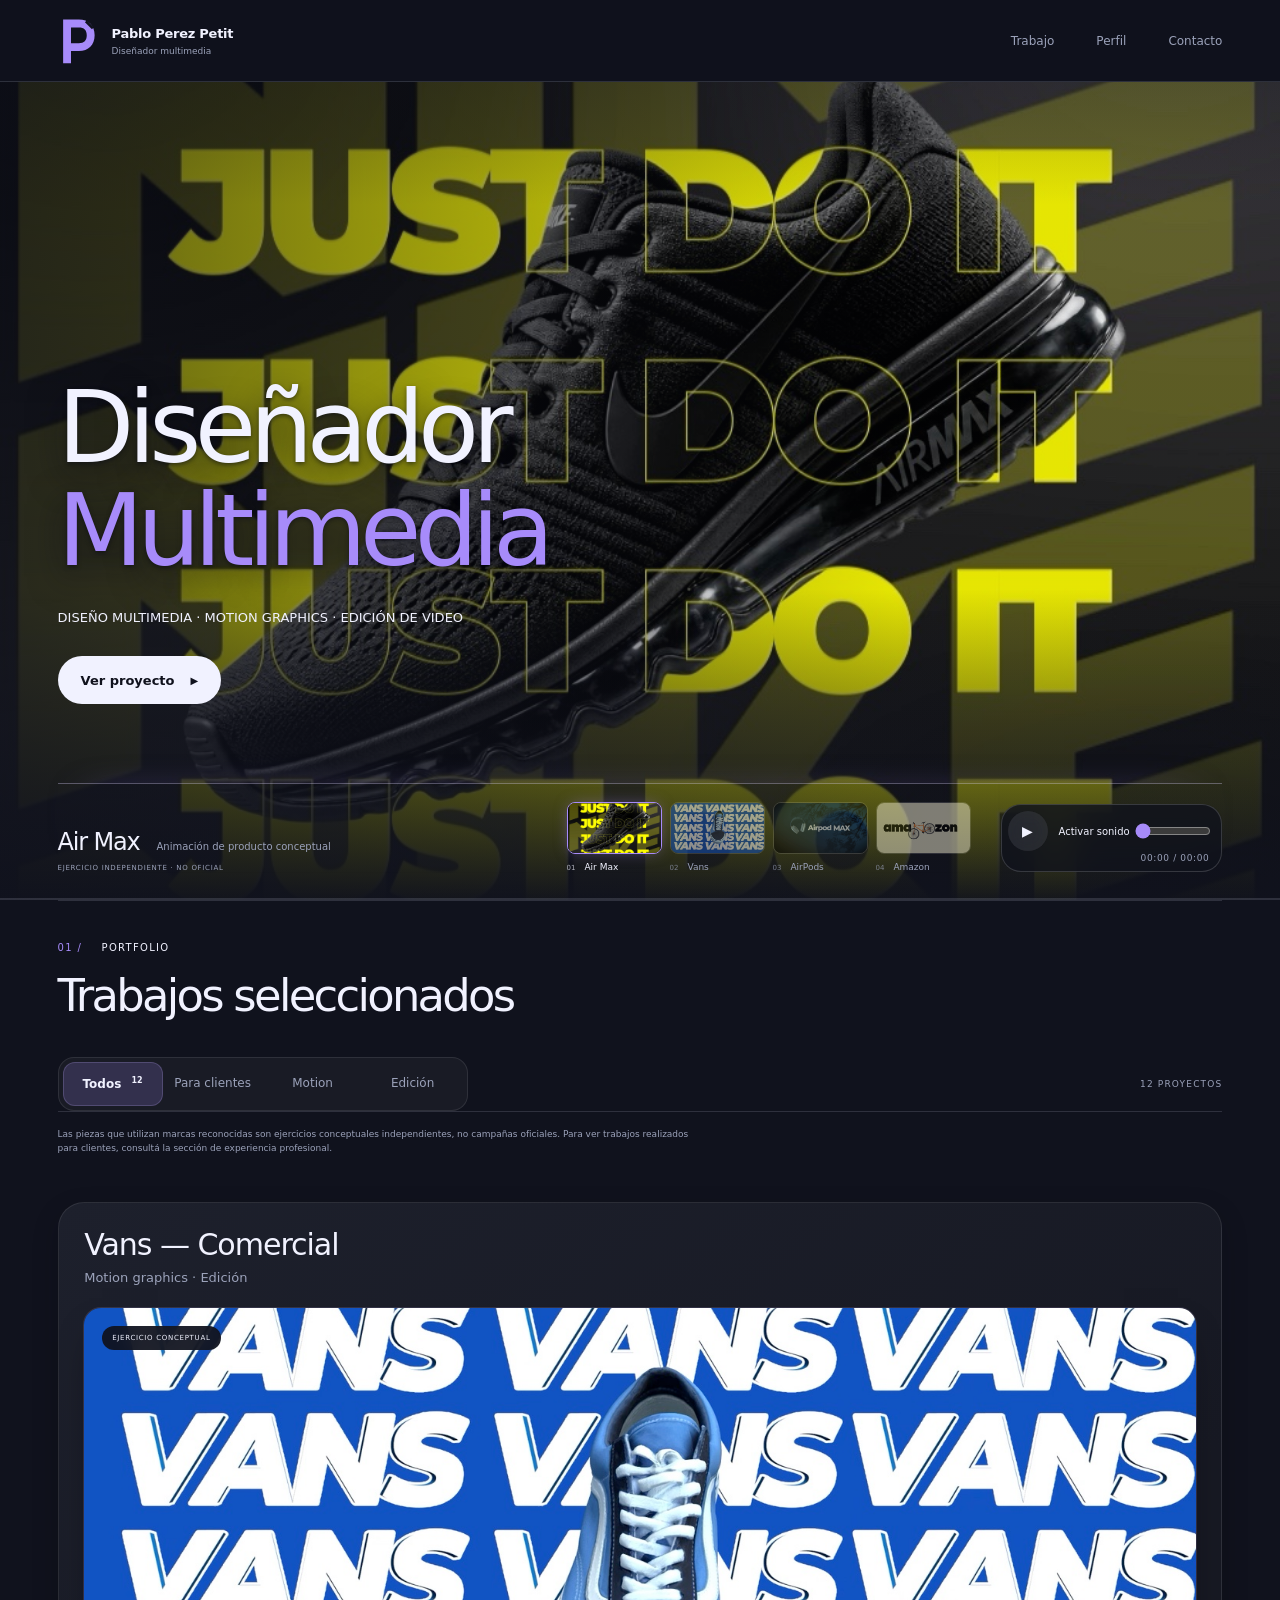
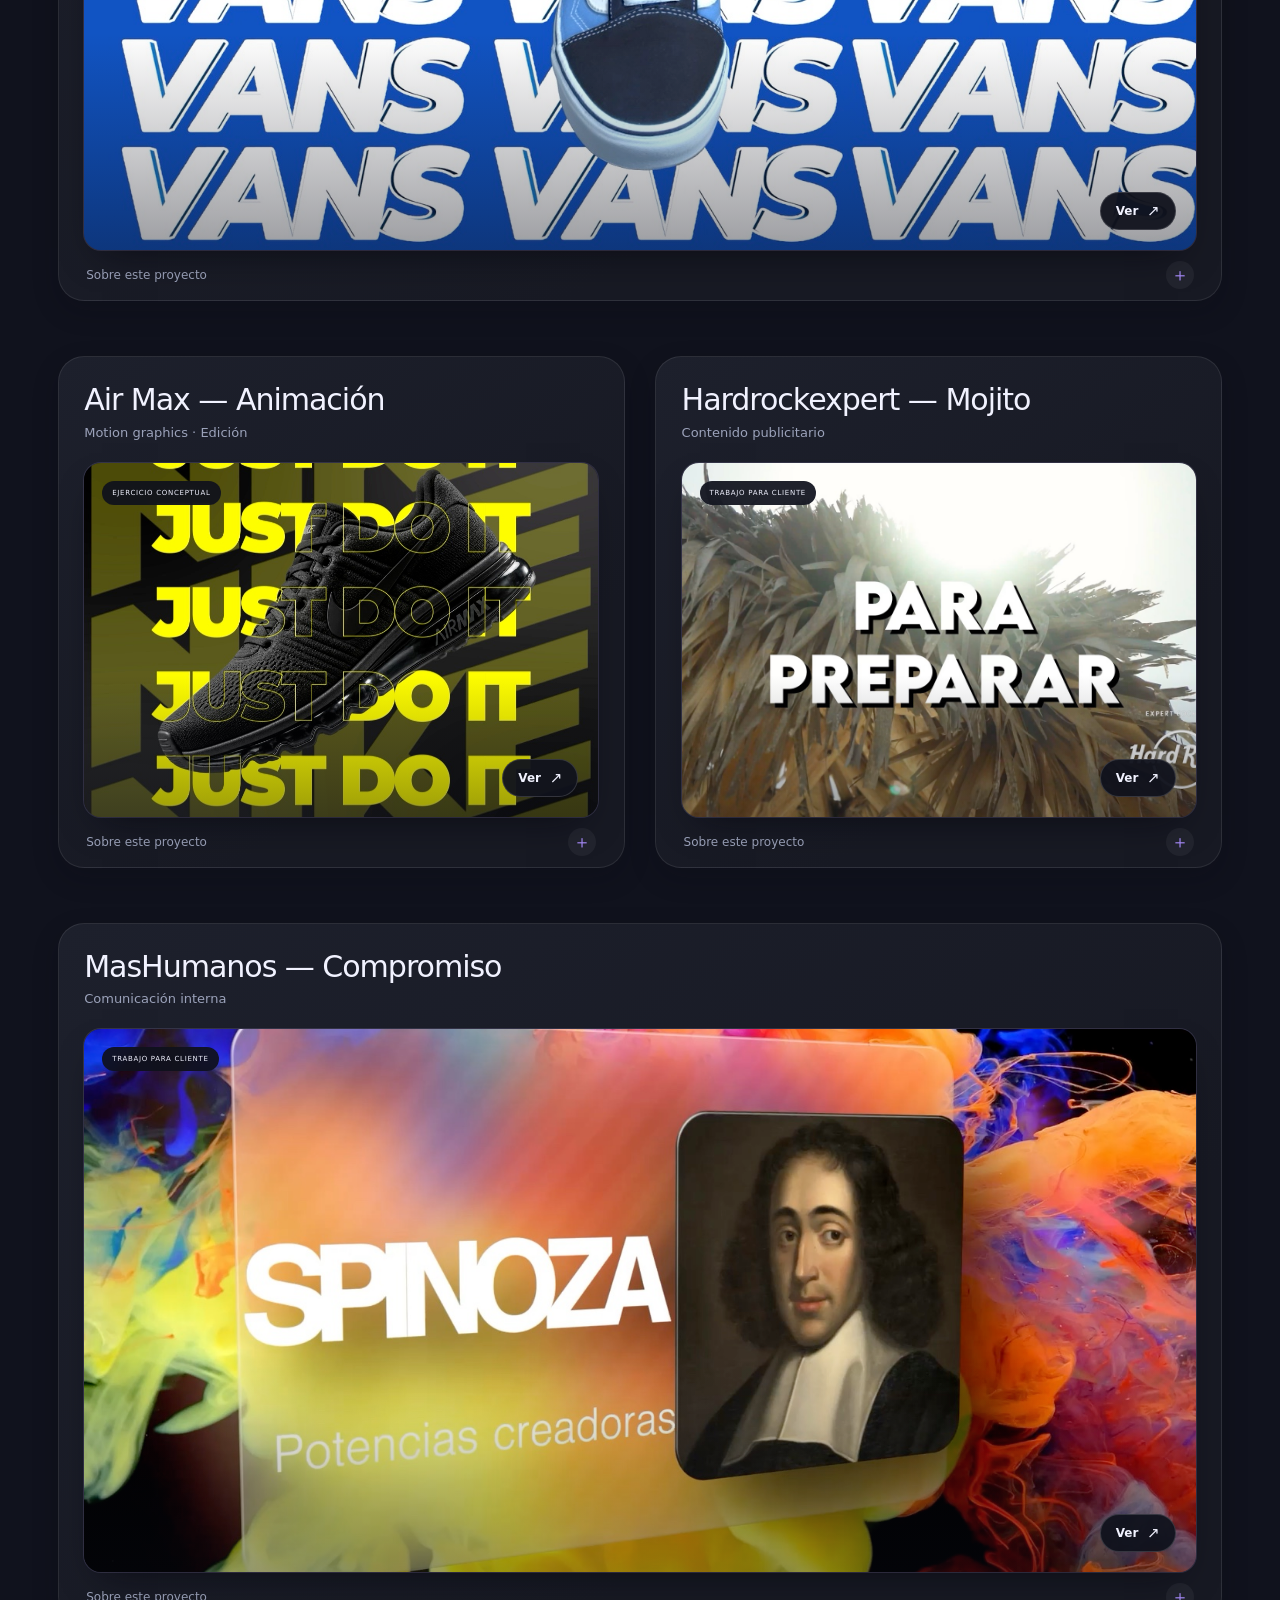
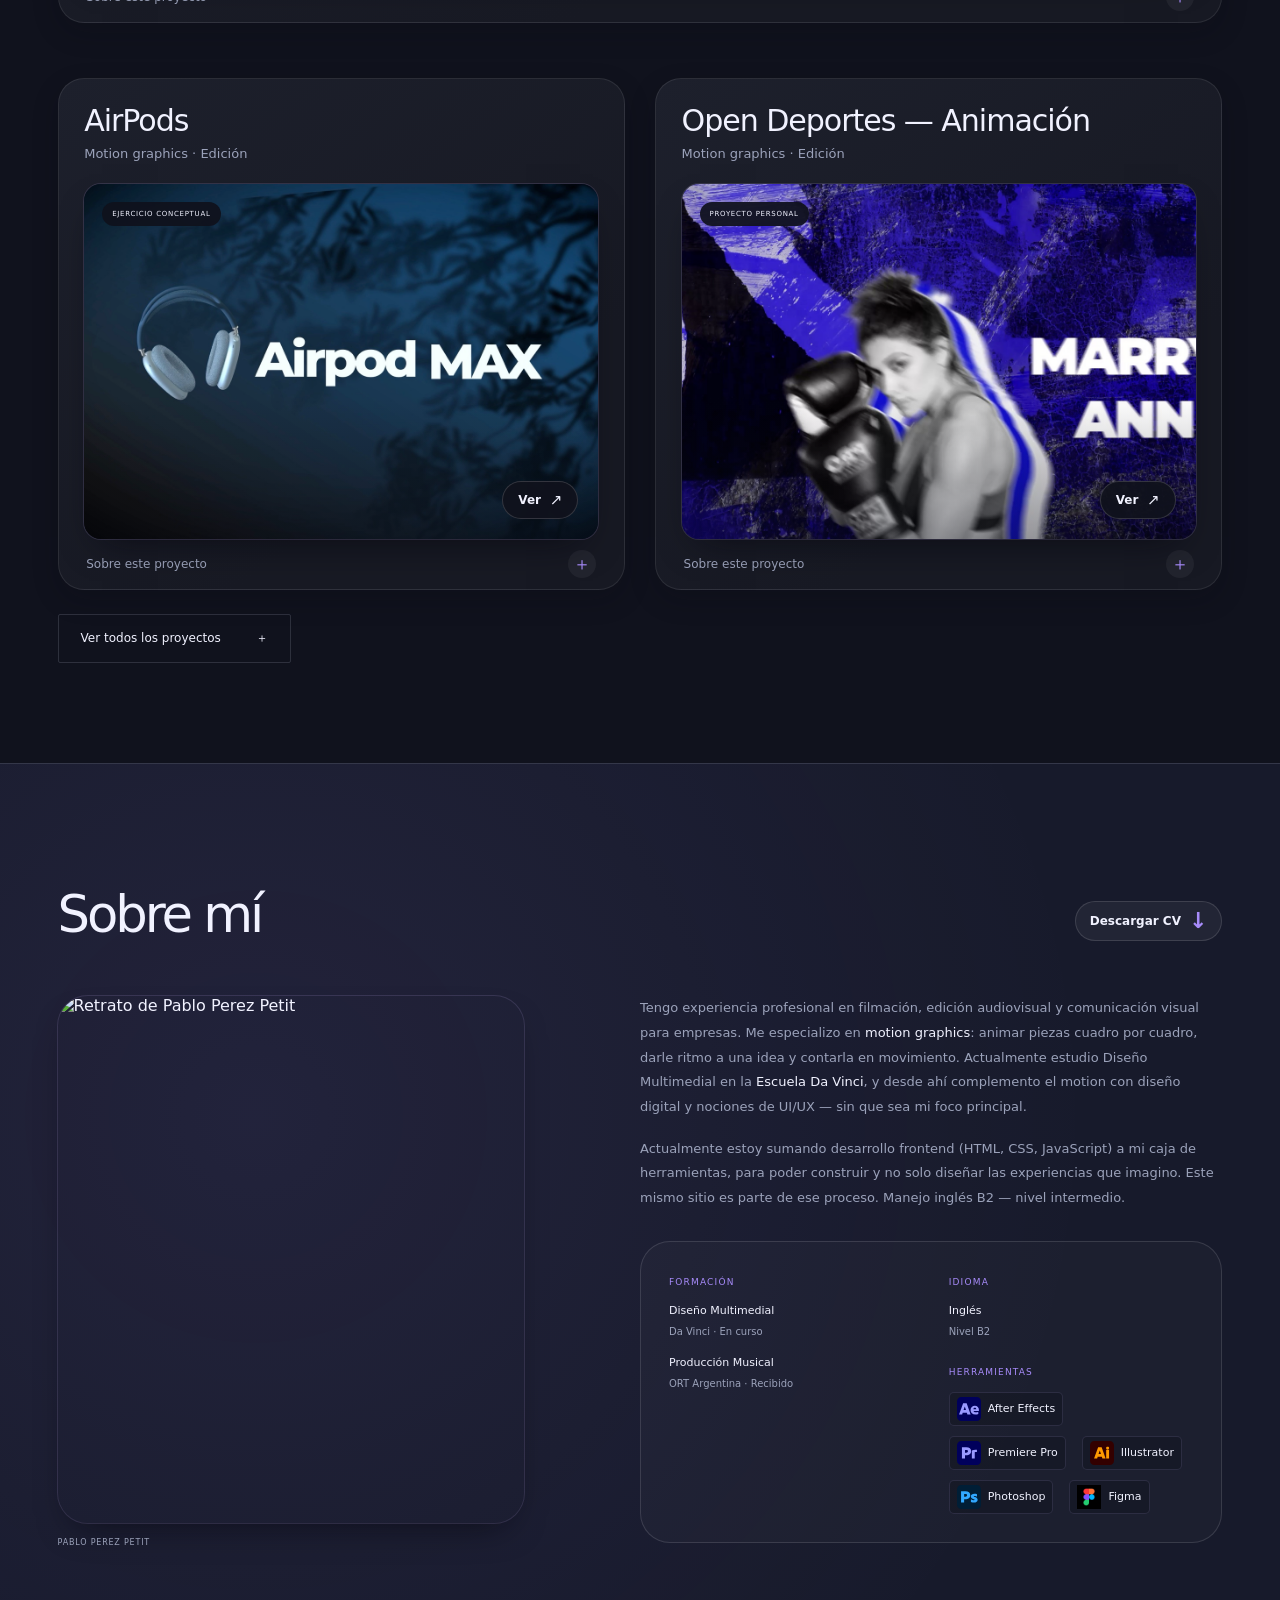
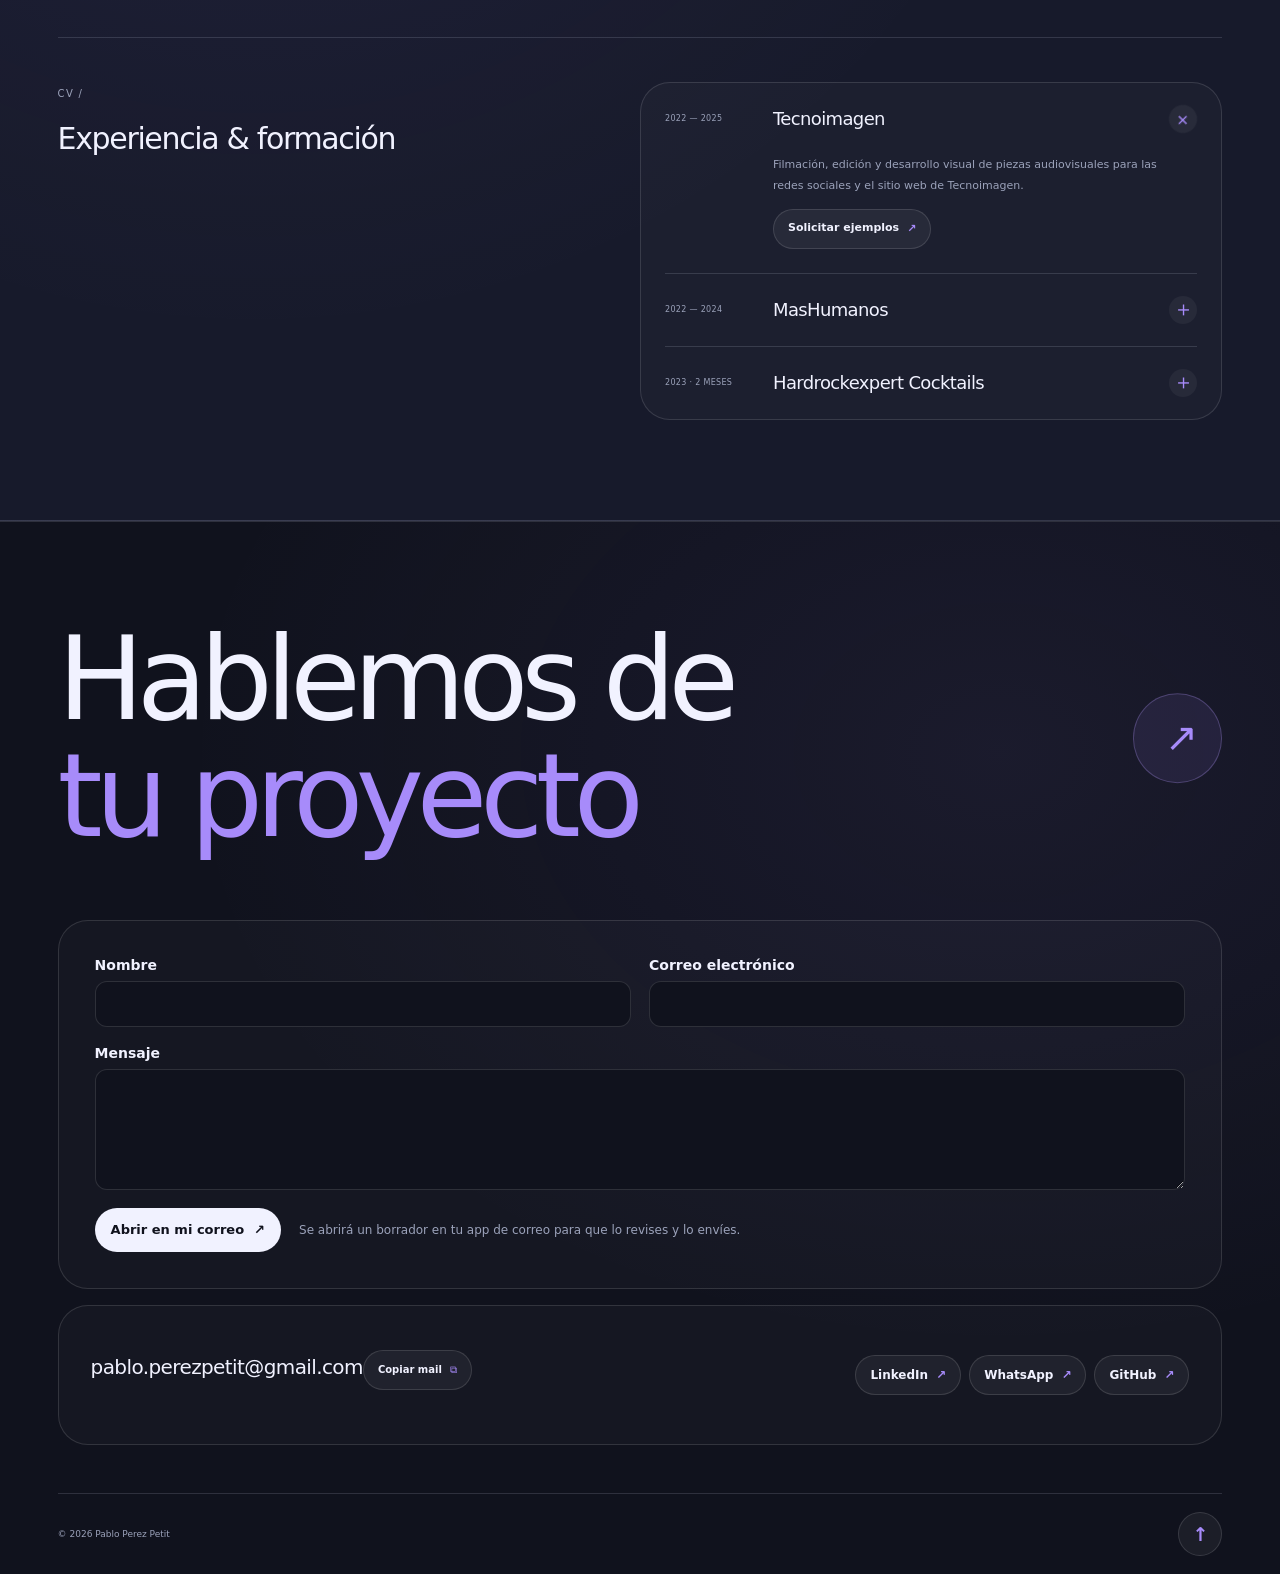
==== commit 1ee5a9b6: "Agregar el formulario al portfolio" ====
--- a/index.html
+++ b/index.html
@@ -10,7 +10,7 @@
 <meta property="og:type" content="website"><meta property="og:url" content="https://pabloperezpetit-coder.github.io/">
 <meta property="og:image" content="https://pabloperezpetit-coder.github.io/imagenes/nike-comercial.jpg">
 <link rel="icon" href="assets/favicon.svg" type="image/svg+xml">
-<link rel="stylesheet" href="styles.css?v=20261111-tipografia"><link rel="stylesheet" href="editorial.css?v=20261111-superficies"><script src="app.js?v=20261111-iconos" defer></script>
+<link rel="stylesheet" href="styles.css?v=20261111-tipografia"><link rel="stylesheet" href="editorial.css?v=20261111-contacto"><script src="app.js?v=20261111-contacto" defer></script>
 </head>
 <body>
 <a class="skip" href="#main">Saltar al contenido</a><div class="reading-progress" aria-hidden="true"></div>
@@ -63,7 +63,17 @@
 </ul></div></div></div></div>
 <div class="experience"><div class="experience-intro"><span class="small-label">CV /</span><h3>Experiencia &amp; formación</h3></div><div class="experience-list"><details open><summary><span>2022 — 2025</span><h4>Tecnoimagen</h4><span class="detail-icon" aria-hidden="true">＋</span></summary><div class="experience-content"><p>Filmación, edición y desarrollo visual de piezas audiovisuales para las redes sociales y el sitio web de Tecnoimagen.</p><a href="mailto:pablo.perezpetit@gmail.com?subject=Trabajos%20para%20Tecnoimagen">Solicitar ejemplos <span aria-hidden="true">↗</span></a></div></details><details><summary><span>2022 — 2024</span><h4>MasHumanos</h4><span class="detail-icon" aria-hidden="true">＋</span></summary><div class="experience-content"><p>Edición audiovisual y diseño visual de contenidos para la comunicación interna de una consultora de formación y desarrollo organizacional, enfocada en liderazgo, cultura empresarial y bienestar laboral.</p><button class="inline-project" data-project="compromiso">Ver trabajo <span aria-hidden="true">↗</span></button></div></details><details><summary><span>2023 · 2 MESES</span><h4>Hardrockexpert Cocktails</h4><span class="detail-icon" aria-hidden="true">＋</span></summary><div class="experience-content"><p>Edición y diseño visual de contenidos publicitarios para promocionar cócteles en lata, incluyendo variedades como Martini, Piña Colada y Mojito.</p><button class="inline-project" data-project="mojito">Ver trabajo <span aria-hidden="true">↗</span></button></div></details></div></div>
 </div></section>
-<section class="contact-section" id="contacto"><div class="section-width"><a class="contact-heading" href="mailto:pablo.perezpetit@gmail.com">Hablemos de<br><em>tu proyecto</em><span aria-hidden="true">↗</span></a><div class="contact-bottom"><div><a class="contact-email" href="mailto:pablo.perezpetit@gmail.com">pablo.perezpetit@gmail.com</a><button id="copy-email" aria-label="Copiar correo electrónico">Copiar mail <span aria-hidden="true">⧉</span></button><span id="copy-status" role="status" aria-live="polite"></span></div><div class="social-links"><a href="https://www.linkedin.com/in/pabloperezpetit" target="_blank" rel="noopener noreferrer">LinkedIn <span aria-hidden="true">↗</span></a><a href="https://wa.me/5491158051505" target="_blank" rel="noopener noreferrer">WhatsApp <span aria-hidden="true">↗</span></a><a href="https://github.com/pabloperezpetit-coder" target="_blank" rel="noopener noreferrer">GitHub <span aria-hidden="true">↗</span></a></div></div></div></section>
+<section class="contact-section" id="contacto"><div class="section-width"><a class="contact-heading" href="#formulario-contacto">Hablemos de<br><em>tu proyecto</em><span aria-hidden="true">↗</span></a>
+<form class="contact-form" id="formulario-contacto" action="mailto:pablo.perezpetit@gmail.com" method="post" enctype="text/plain" aria-label="Formulario de contacto">
+  <label>Nombre<input name="nombre" autocomplete="name" maxlength="100" required></label>
+  <label>Correo electrónico<input name="correo" type="email" autocomplete="email" maxlength="254" required></label>
+  <label class="contact-message">Mensaje<textarea name="mensaje" rows="5" maxlength="1200" required></textarea></label>
+  <div class="contact-form-actions">
+    <button type="submit" aria-describedby="contact-form-help">Abrir en mi correo <span aria-hidden="true">↗</span></button>
+    <p id="contact-form-help">Se abrirá un borrador en tu app de correo para que lo revises y lo envíes.</p>
+  </div>
+</form>
+<div class="contact-bottom"><div><a class="contact-email" href="mailto:pablo.perezpetit@gmail.com">pablo.perezpetit@gmail.com</a><button id="copy-email" aria-label="Copiar correo electrónico">Copiar mail <span aria-hidden="true">⧉</span></button><span id="copy-status" role="status" aria-live="polite"></span></div><div class="social-links"><a href="https://www.linkedin.com/in/pabloperezpetit" target="_blank" rel="noopener noreferrer">LinkedIn <span aria-hidden="true">↗</span></a><a href="https://wa.me/5491158051505" target="_blank" rel="noopener noreferrer">WhatsApp <span aria-hidden="true">↗</span></a><a href="https://github.com/pabloperezpetit-coder" target="_blank" rel="noopener noreferrer">GitHub <span aria-hidden="true">↗</span></a></div></div></div></section>
 </main>
 <footer class="footer section-width"><span>© <span id="year">2026</span> Pablo Perez Petit</span><a class="back-to-top" href="#inicio" aria-label="Volver al inicio"><span aria-hidden="true">↑</span></a></footer>
 <dialog id="project-dialog" aria-labelledby="modal-title"><div class="dialog-top"><span class="small-label" id="modal-category"></span><button id="close-dialog" aria-label="Cerrar proyecto"><span aria-hidden="true">×</span></button></div><div class="dialog-video"><video id="project-player" controls playsinline preload="metadata"></video><p id="video-error" hidden>No se pudo cargar el video. <a id="video-direct" href="#">Abrir archivo de video ↗</a></p></div><div class="dialog-info"><div><span id="modal-label" class="small-label"></span><h2 id="modal-title"></h2><p id="modal-description"></p><div id="modal-tags" class="modal-tags"></div></div><aside><span class="small-label">MI ROL</span><p id="modal-role"></p><span class="small-label">PROYECTO</span><p id="modal-type"></p></aside></div><div class="dialog-footer"><button id="previous-project"><span aria-hidden="true">‹</span> Anterior</button><span id="modal-position" class="small-label"></span><button id="next-project">Siguiente <span aria-hidden="true">›</span></button></div></dialog>
--- a/editorial.css
+++ b/editorial.css
@@ -718,3 +718,72 @@
   .dialog-footer { gap: 8px; padding-inline: 12px; }
   .dialog-footer button { padding-inline: 10px; }
 }
+
+.contact-form {
+  display: grid;
+  grid-template-columns: repeat(2, minmax(0, 1fr));
+  gap: 18px;
+  margin-bottom: 16px;
+  padding: clamp(16px, 3vw, 36px);
+  scroll-margin-top: 100px;
+  border: 1px solid var(--surface-edge);
+  border-radius: var(--panel-radius);
+  background: #ffffff06;
+}
+
+.contact-form label {
+  display: grid;
+  gap: 8px;
+  font-size: 14px;
+  font-weight: 550;
+}
+
+.contact-form :is(input, textarea) {
+  width: 100%;
+  min-height: 46px;
+  padding: 12px 14px;
+  border: 1px solid var(--surface-edge);
+  border-radius: 12px;
+  background: #10121d;
+  color: var(--text);
+  font: inherit;
+  font-size: 16px;
+  font-weight: 400;
+}
+
+.contact-form textarea { resize: vertical; }
+
+.contact-form :is(input, textarea):focus-visible {
+  outline: 2px solid var(--purple);
+  outline-offset: 2px;
+}
+
+.contact-message,
+.contact-form-actions { grid-column: 1 / -1; }
+
+.contact-form-actions {
+  display: flex;
+  flex-wrap: wrap;
+  align-items: center;
+  gap: 12px 18px;
+}
+
+.contact-form-actions button {
+  display: inline-flex;
+  align-items: center;
+  gap: 10px;
+  min-height: 44px;
+  padding: 10px 16px;
+  border-radius: 999px;
+  background: var(--text);
+  color: var(--bg);
+  font-size: 13px;
+  font-weight: 650;
+}
+
+.contact-form-actions button:hover { background: var(--purple); }
+.contact-form-actions p { color: var(--muted); font-size: 12px; }
+
+@media (max-width: 600px) {
+  .contact-form { grid-template-columns: 1fr; }
+}
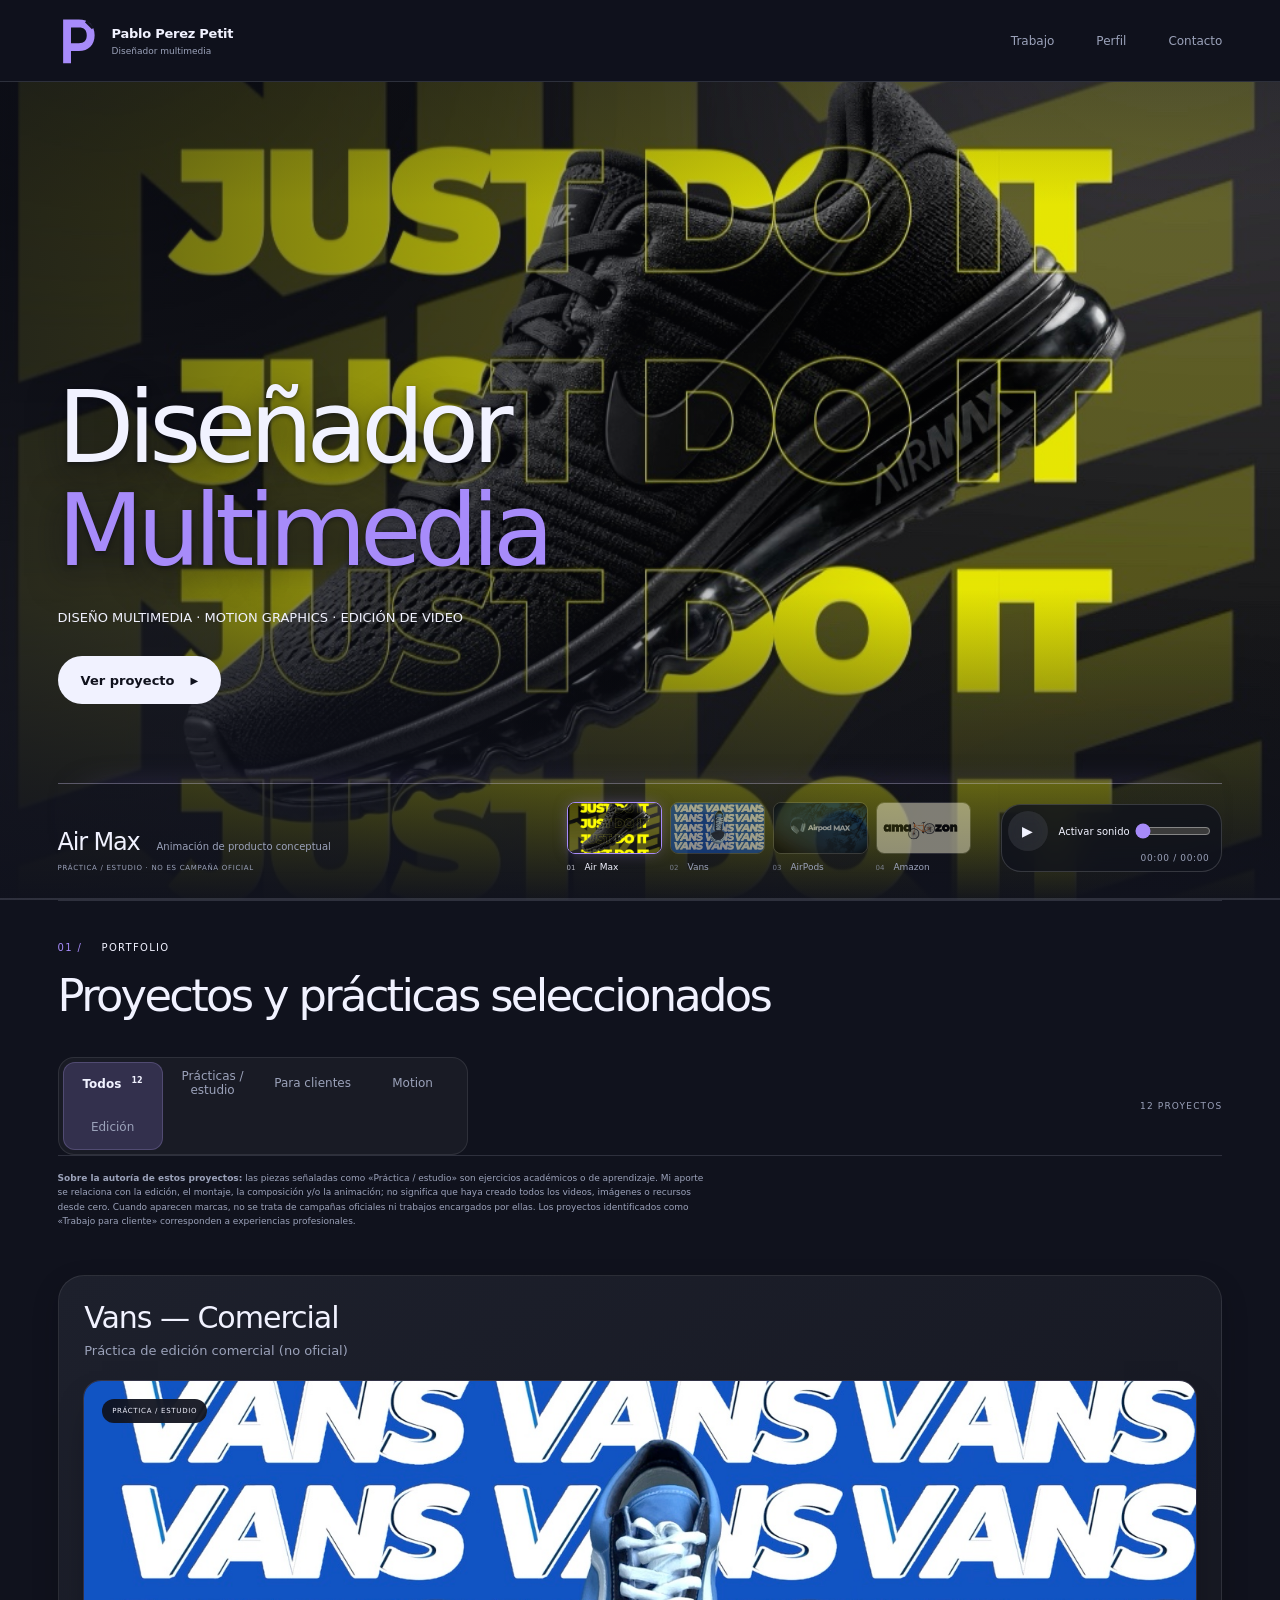
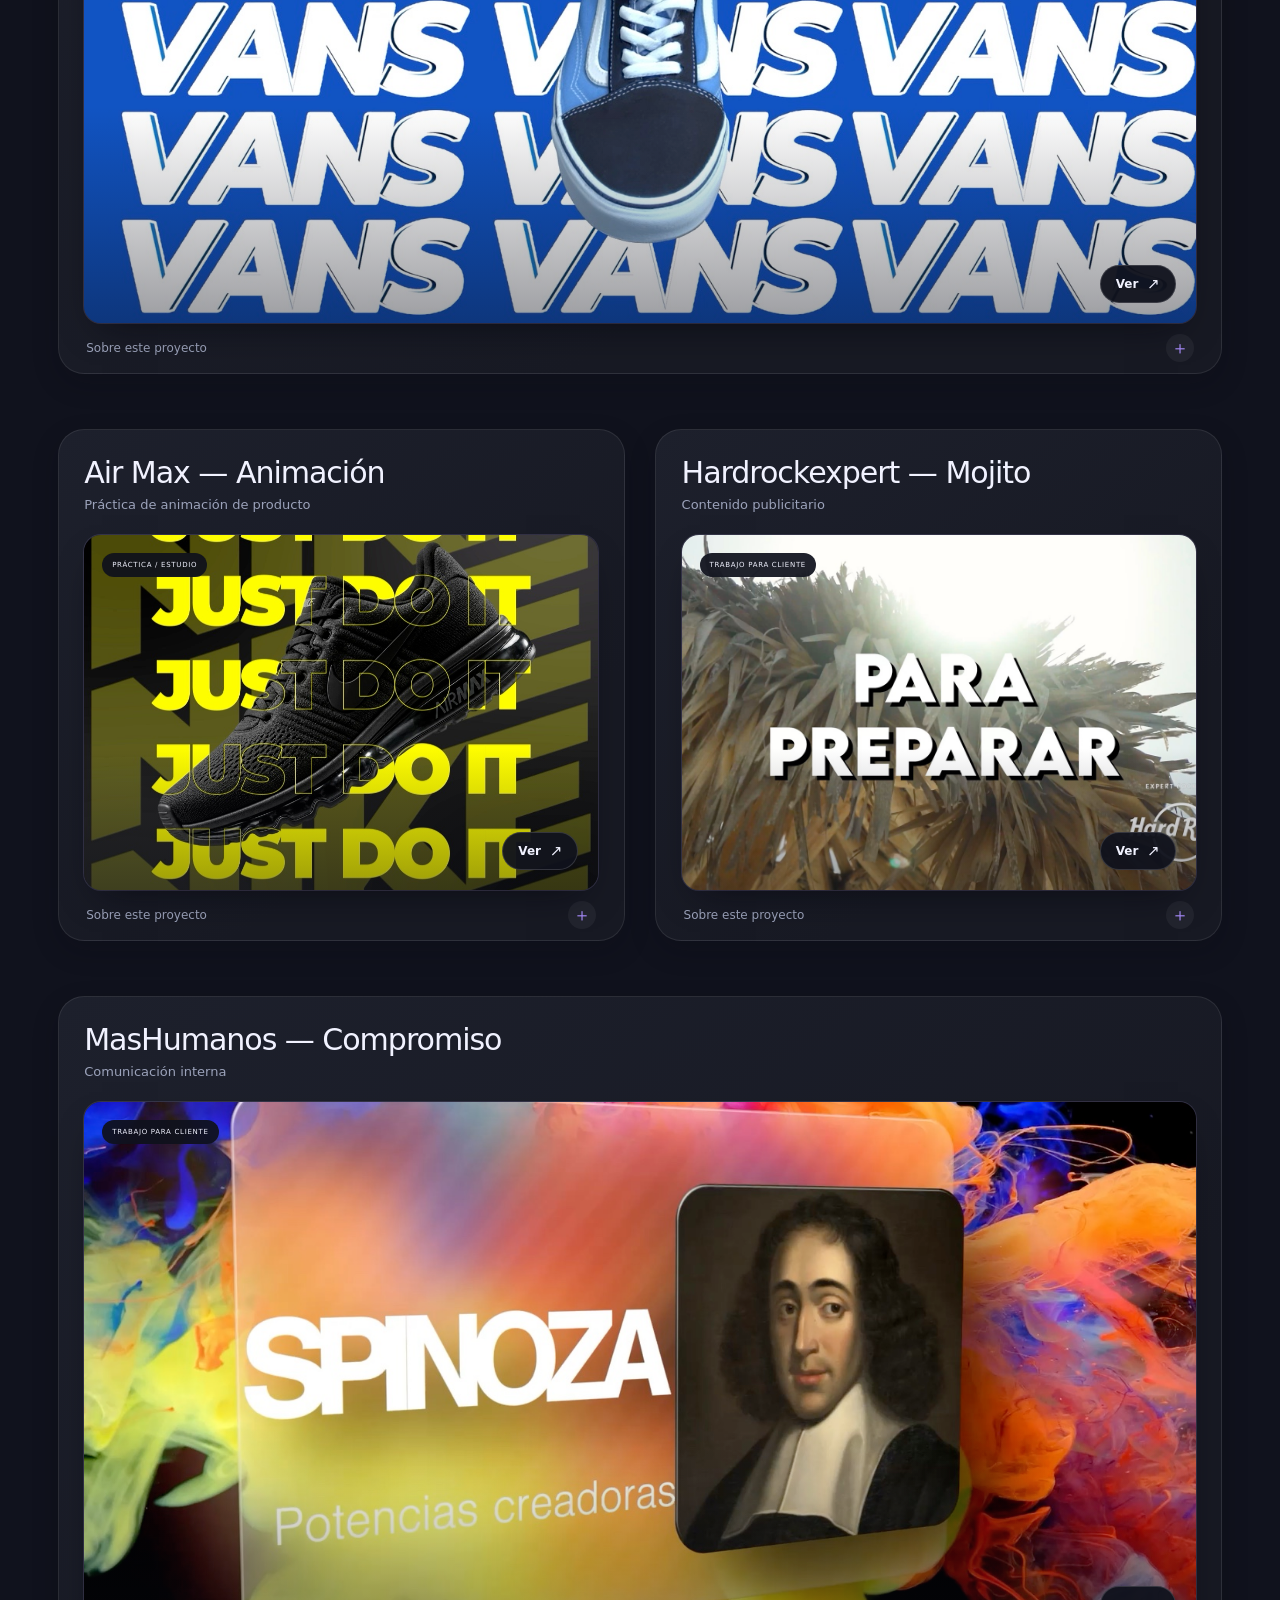
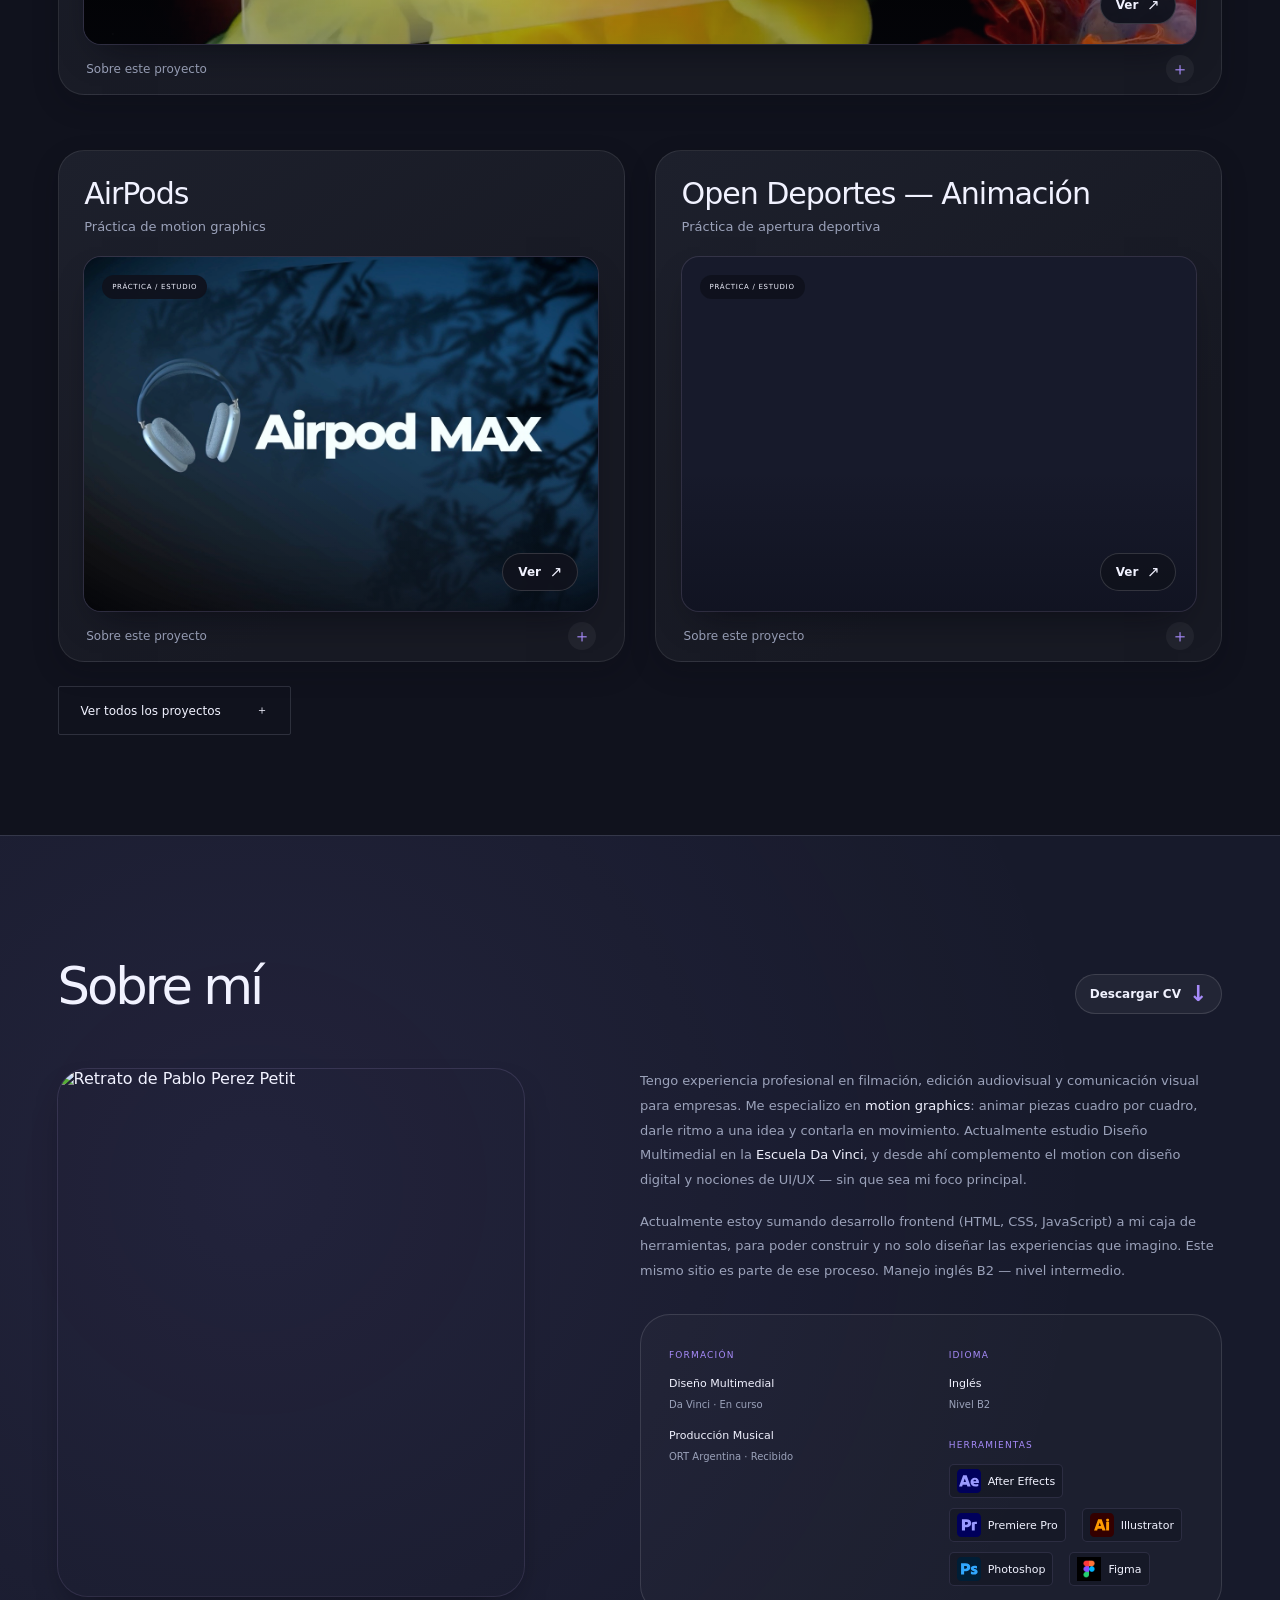
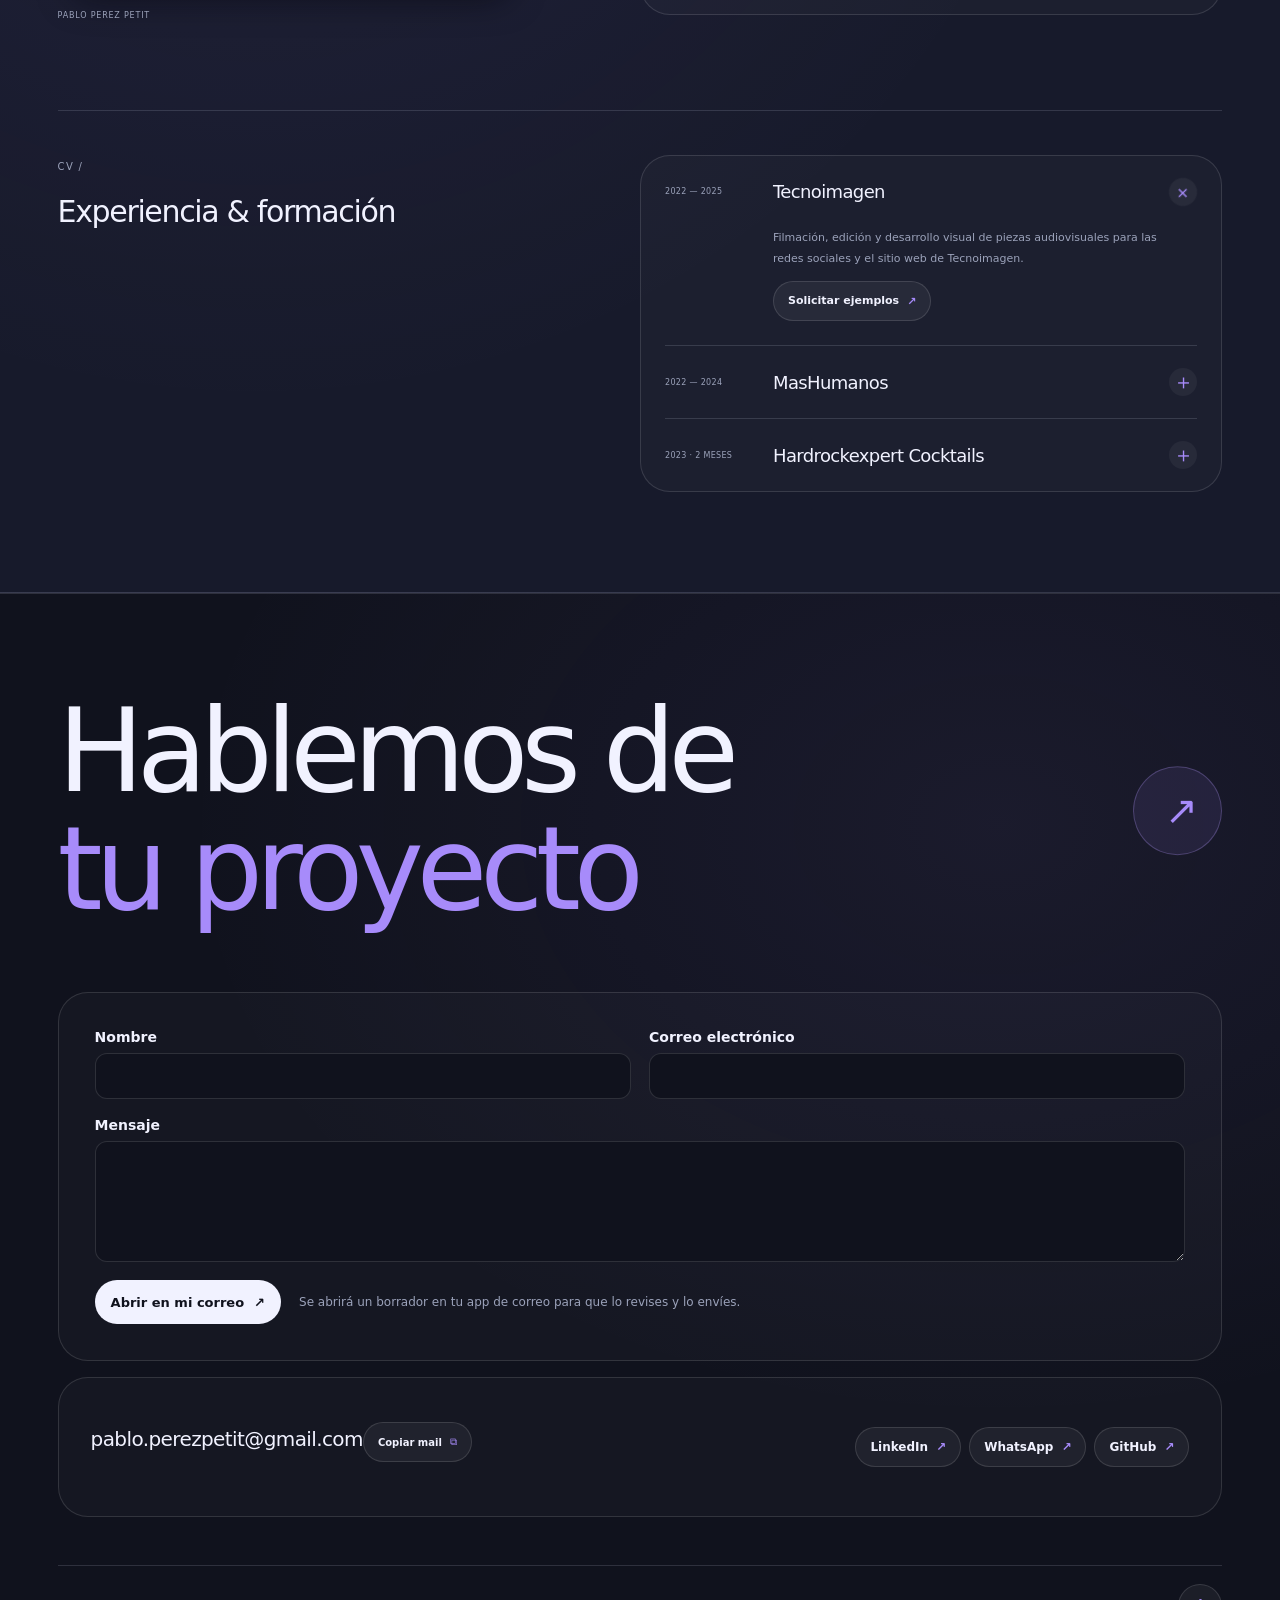
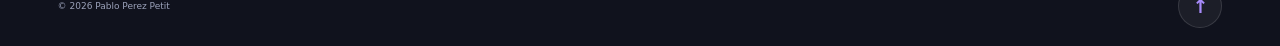
==== commit 26eab021: "Clarificar prácticas académicas y distinguir trabajos para clientes" ====
--- a/index.html
+++ b/index.html
@@ -4,13 +4,13 @@
 <meta charset="utf-8"><meta name="viewport" content="width=device-width, initial-scale=1">
 <meta name="theme-color" content="#10121d">
 <title>Pablo Perez Petit — Motion & diseño audiovisual</title>
-<meta name="description" content="Portfolio de Pablo Perez Petit. Motion graphics, edición audiovisual y diseño con intención. Buenos Aires, Argentina.">
+<meta name="description" content="Portfolio de Pablo Perez Petit: prácticas académicas de edición audiovisual y motion graphics, junto a trabajos para clientes. Buenos Aires, Argentina.">
 <meta property="og:title" content="Pablo Perez Petit — Diseño en movimiento">
 <meta property="og:description" content="Motion graphics, edición audiovisual y experiencias visuales. Explorá mis trabajos.">
 <meta property="og:type" content="website"><meta property="og:url" content="https://pabloperezpetit-coder.github.io/">
 <meta property="og:image" content="https://pabloperezpetit-coder.github.io/imagenes/nike-comercial.jpg">
 <link rel="icon" href="assets/favicon.svg" type="image/svg+xml">
-<link rel="stylesheet" href="styles.css?v=20261111-tipografia"><link rel="stylesheet" href="editorial.css?v=20261111-contacto"><script src="app.js?v=20261111-contacto" defer></script>
+<link rel="stylesheet" href="styles.css?v=20261111-tipografia"><link rel="stylesheet" href="editorial.css?v=20261118-practicas"><script src="app.js?v=20261118-practicas" defer></script>
 </head>
 <body>
 <a class="skip" href="#main">Saltar al contenido</a><div class="reading-progress" aria-hidden="true"></div>
@@ -26,7 +26,7 @@
   <div class="featured-caption">
     <h2 id="hero-title">Air Max</h2>
     <p id="hero-kind">Animación de producto conceptual</p>
-    <span class="featured-disclaimer">EJERCICIO INDEPENDIENTE · NO OFICIAL</span>
+    <span class="featured-disclaimer">PRÁCTICA / ESTUDIO · NO ES CAMPAÑA OFICIAL</span>
   </div>
   <div class="hero-selector" role="group" aria-label="Seleccionar vista previa">
     <button data-hero="airmax-v1" class="selected" aria-pressed="true"><img src="assets/thumb-airmax-v1.jpg" alt="" width="112" height="64"><span><small>01</small>Air Max</span></button>
@@ -45,9 +45,9 @@
 </div><div class="film-progress" aria-hidden="true"><span id="film-progress-fill"></span></div>
 </section>
 <section class="work-section section-width" id="proyectos">
-<div class="section-heading"><div><span class="small-label"><span class="section-index">01 /</span> PORTFOLIO</span><h2>Trabajos seleccionados</h2></div></div>
-<div class="work-toolbar"><div class="filters" role="group" aria-label="Filtrar proyectos"><button data-filter="all" aria-pressed="true" class="active">Todos <span>12</span></button><button data-filter="clients" aria-pressed="false">Para clientes</button><button data-filter="motion" aria-pressed="false">Motion</button><button data-filter="editing" aria-pressed="false">Edición</button></div><span id="project-count" class="small-label" role="status" aria-live="polite">12 PROYECTOS</span></div>
-<p class="portfolio-note">Las piezas que utilizan marcas reconocidas son ejercicios conceptuales independientes, no campañas oficiales. Para ver trabajos realizados para clientes, consultá la sección de experiencia profesional.</p>
+<div class="section-heading"><div><span class="small-label"><span class="section-index">01 /</span> PORTFOLIO</span><h2>Proyectos y prácticas seleccionados</h2></div></div>
+<div class="work-toolbar"><div class="filters" role="group" aria-label="Filtrar proyectos"><button data-filter="all" aria-pressed="true" class="active">Todos <span>12</span></button><button data-filter="study" aria-pressed="false">Prácticas / estudio</button><button data-filter="clients" aria-pressed="false">Para clientes</button><button data-filter="motion" aria-pressed="false">Motion</button><button data-filter="editing" aria-pressed="false">Edición</button></div><span id="project-count" class="small-label" role="status" aria-live="polite">12 PROYECTOS</span></div>
+<p class="portfolio-note"><strong>Sobre la autoría de estos proyectos:</strong> las piezas señaladas como «Práctica / estudio» son ejercicios académicos o de aprendizaje. Mi aporte se relaciona con la edición, el montaje, la composición y/o la animación; no significa que haya creado todos los videos, imágenes o recursos desde cero. Cuando aparecen marcas, no se trata de campañas oficiales ni trabajos encargados por ellas. Los proyectos identificados como «Trabajo para cliente» corresponden a experiencias profesionales.</p>
 <div id="project-grid" class="project-grid"></div>
 <div class="more-work"><button id="show-more" class="pill-button">Ver todos los proyectos <span aria-hidden="true">＋</span></button></div>
 <noscript><p>Activá JavaScript para explorar el reproductor y los filtros. También podés ver <a href="videos/Vans%20terminado.mp4">Vans</a>, <a href="videos/Airmax%20v1.mp4">Air Max</a> y <a href="videos/Compromiso%20comp.mp4">MasHumanos</a> directamente.</p></noscript>
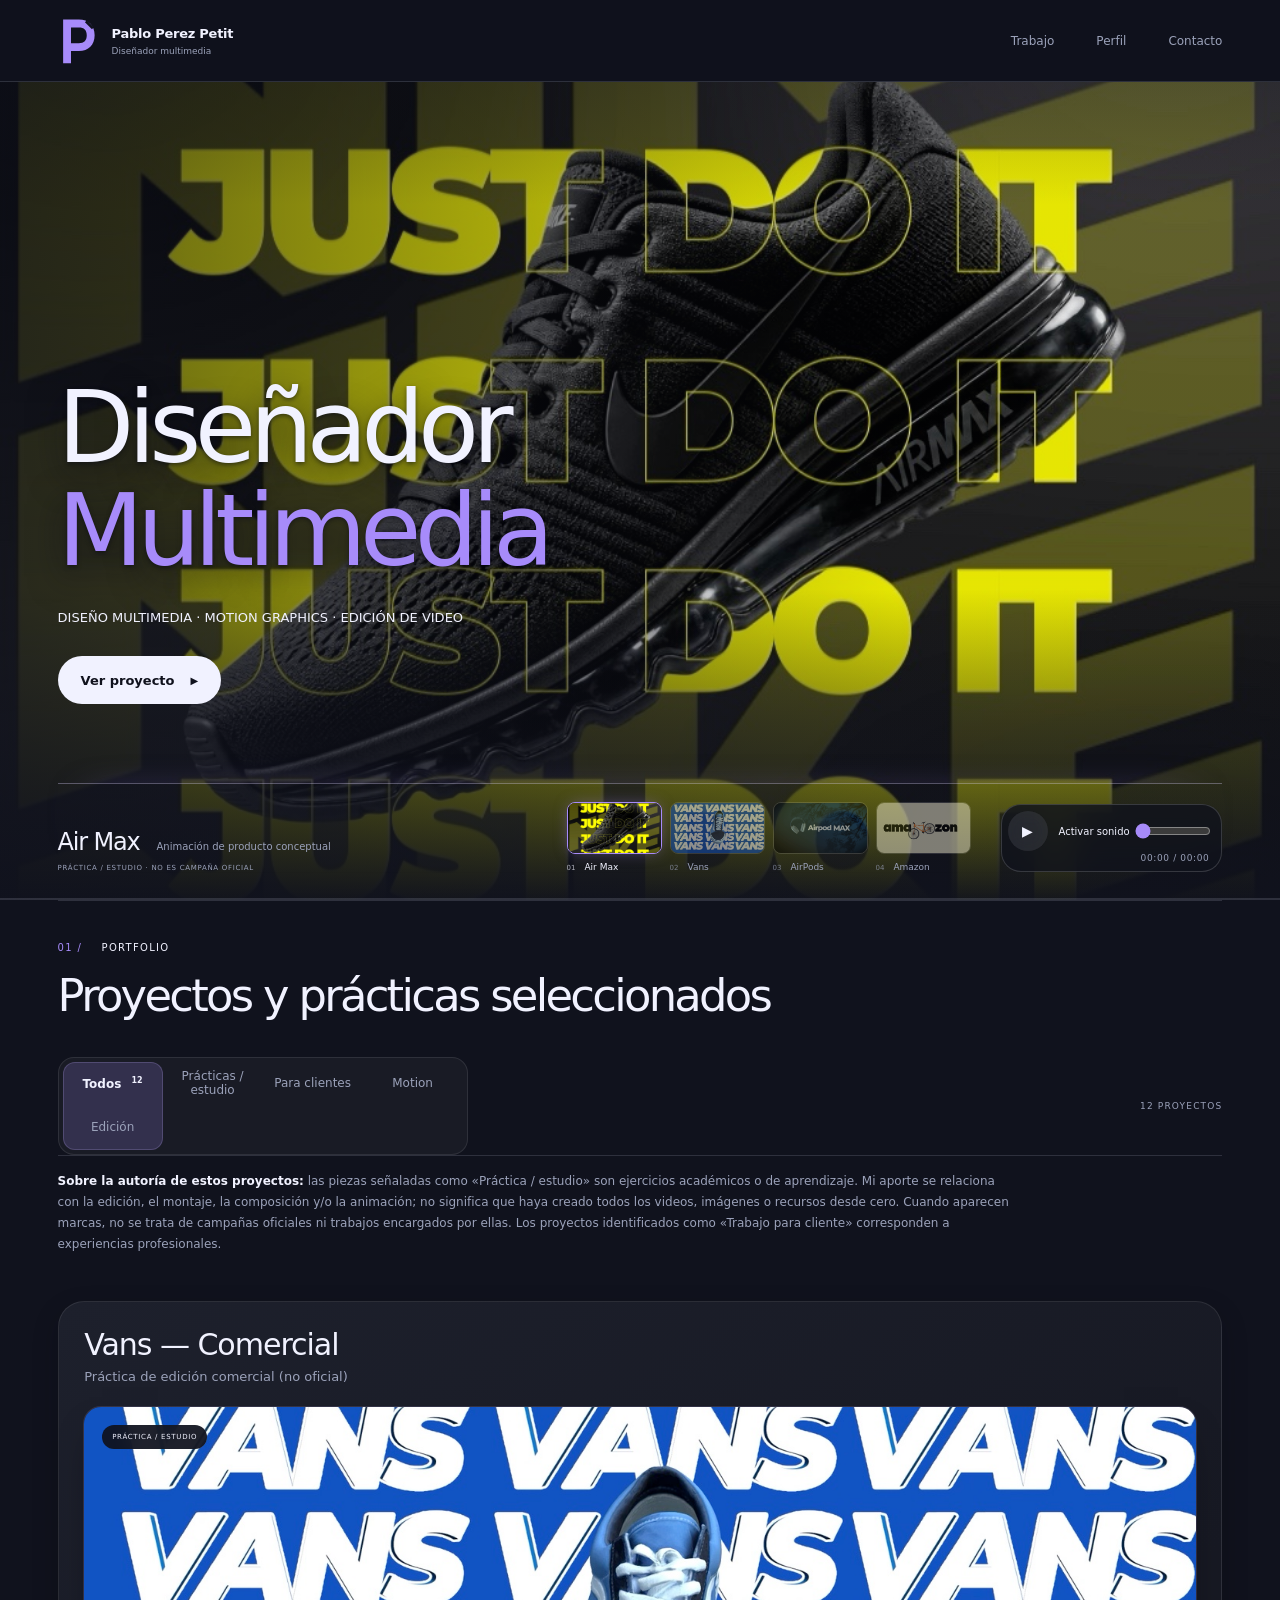
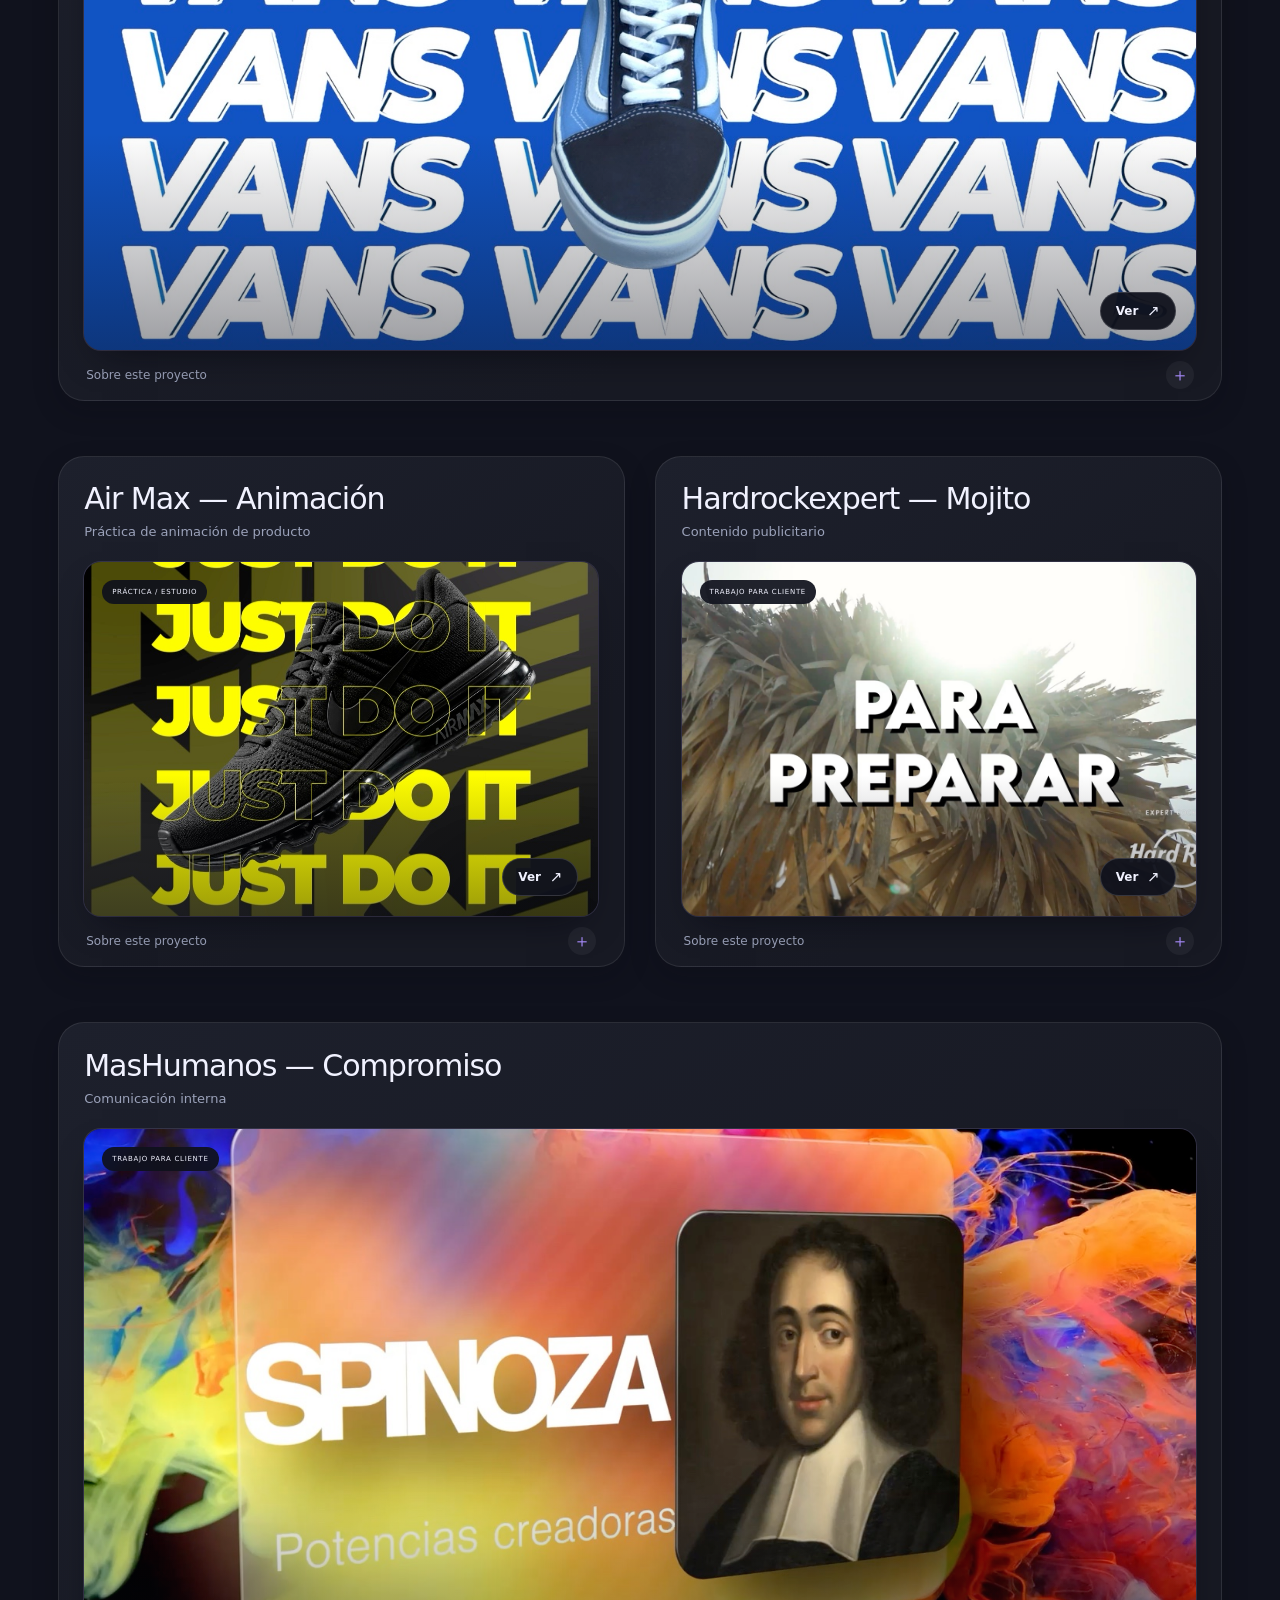
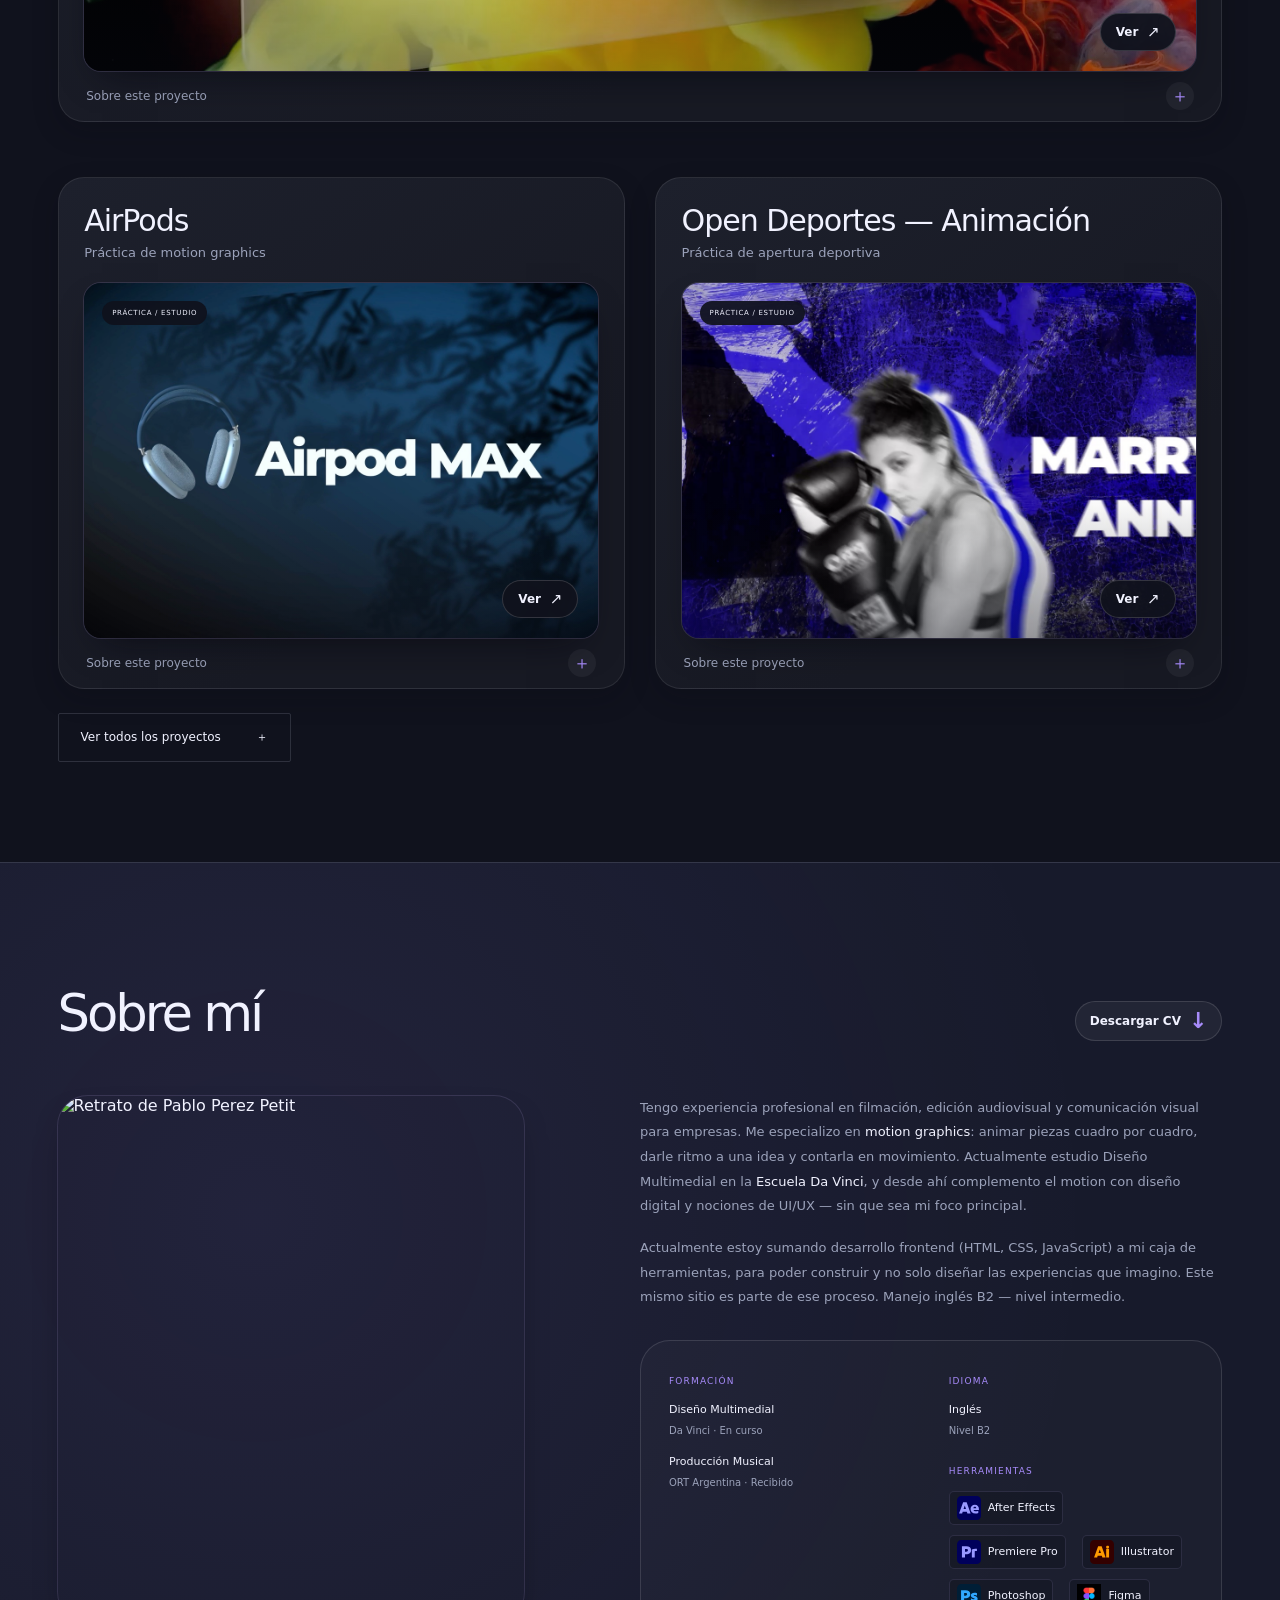
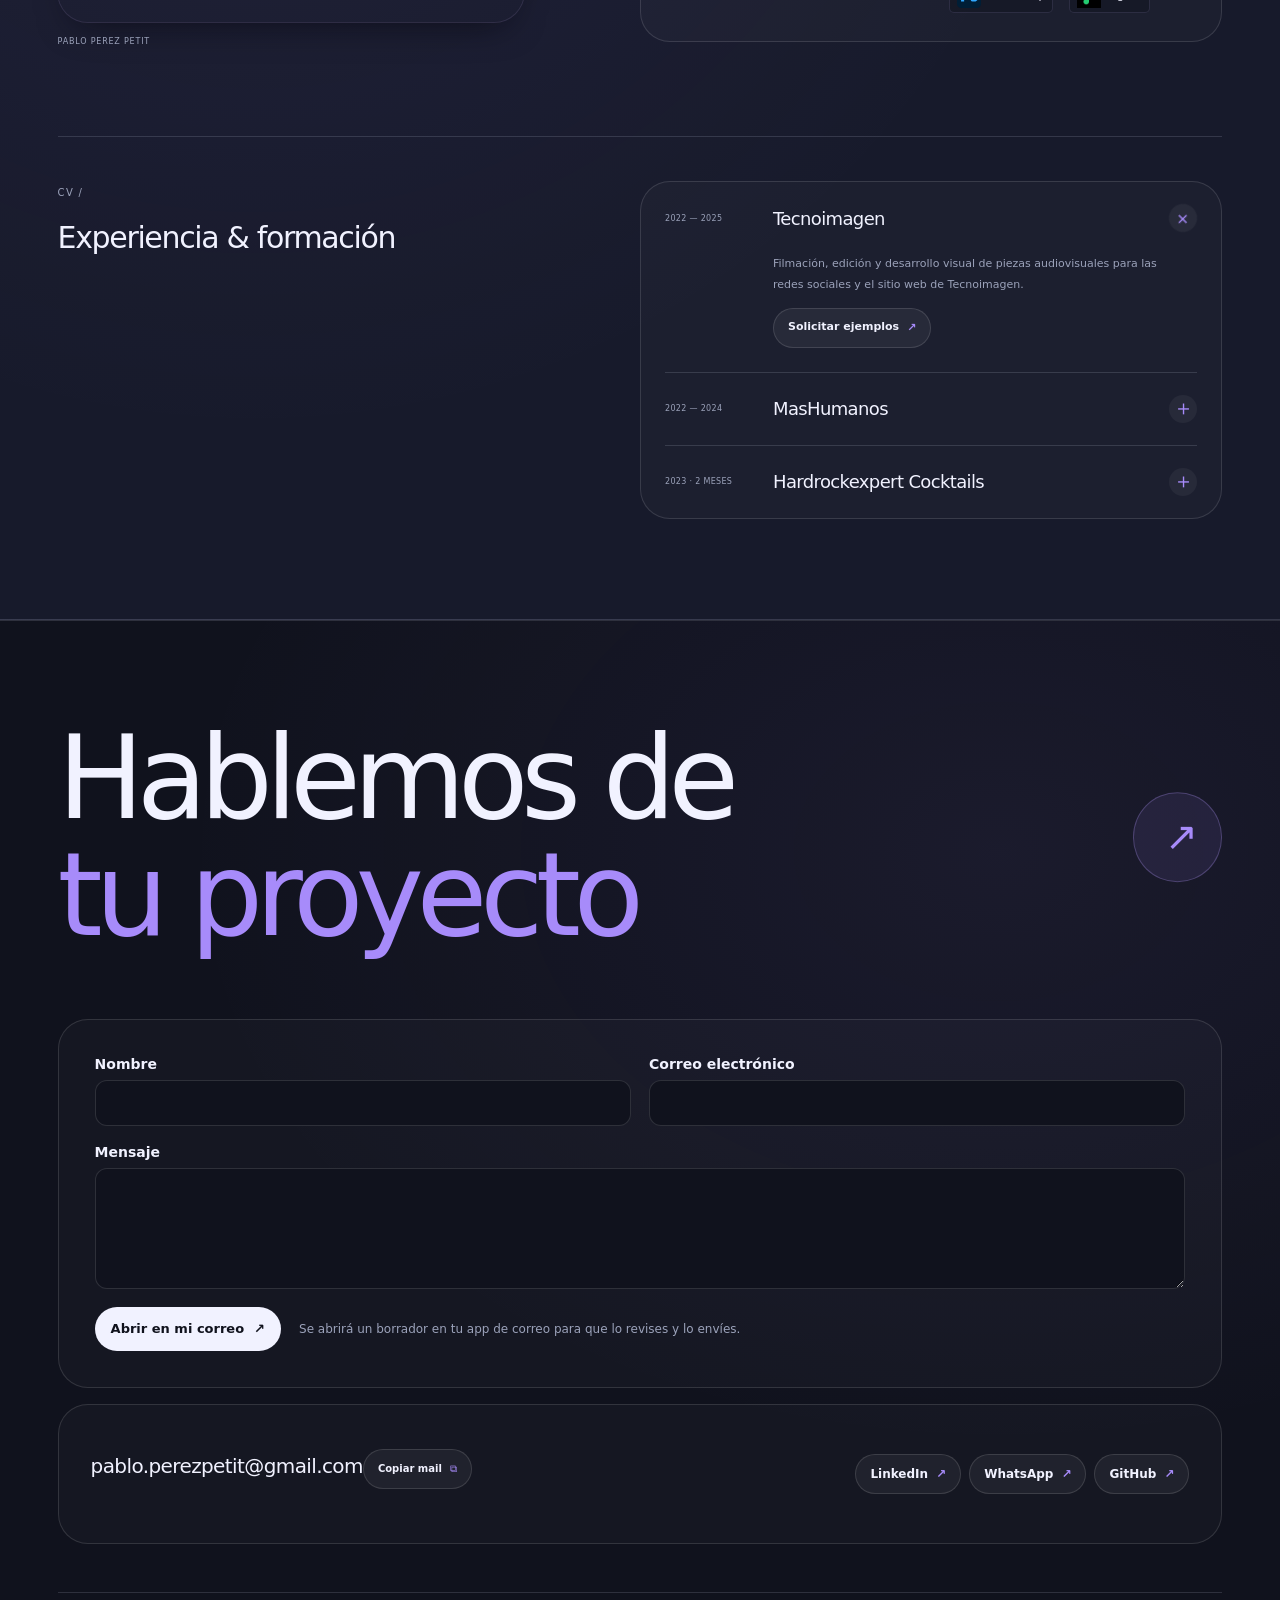
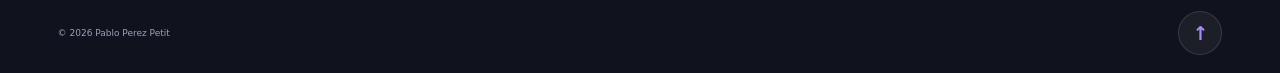
==== commit fa26f12f: "Identificar el proyecto Pablo Escobar como práctica guiada por tutorial" ====
--- a/index.html
+++ b/index.html
@@ -10,7 +10,7 @@
 <meta property="og:type" content="website"><meta property="og:url" content="https://pabloperezpetit-coder.github.io/">
 <meta property="og:image" content="https://pabloperezpetit-coder.github.io/imagenes/nike-comercial.jpg">
 <link rel="icon" href="assets/favicon.svg" type="image/svg+xml">
-<link rel="stylesheet" href="styles.css?v=20261111-tipografia"><link rel="stylesheet" href="editorial.css?v=20261118-practicas"><script src="app.js?v=20261118-practicas" defer></script>
+<link rel="stylesheet" href="styles.css?v=20261111-tipografia"><link rel="stylesheet" href="editorial.css?v=20261118-practicas"><script src="app.js?v=20261118-tutorial" defer></script>
 </head>
 <body>
 <a class="skip" href="#main">Saltar al contenido</a><div class="reading-progress" aria-hidden="true"></div>
--- a/editorial.css
+++ b/editorial.css
@@ -787,3 +787,8 @@
 @media (max-width: 600px) {
   .contact-form { grid-template-columns: 1fr; }
 }
+
+/* Transparencia de autoría: nota legible en escritorio y móvil. */
+.portfolio-note{max-width:960px;font-size:12px;line-height:1.75;color:var(--muted)}
+.portfolio-note strong{color:var(--text);font-weight:600}
+@media(max-width:760px){.portfolio-note{font-size:11px;line-height:1.7}}
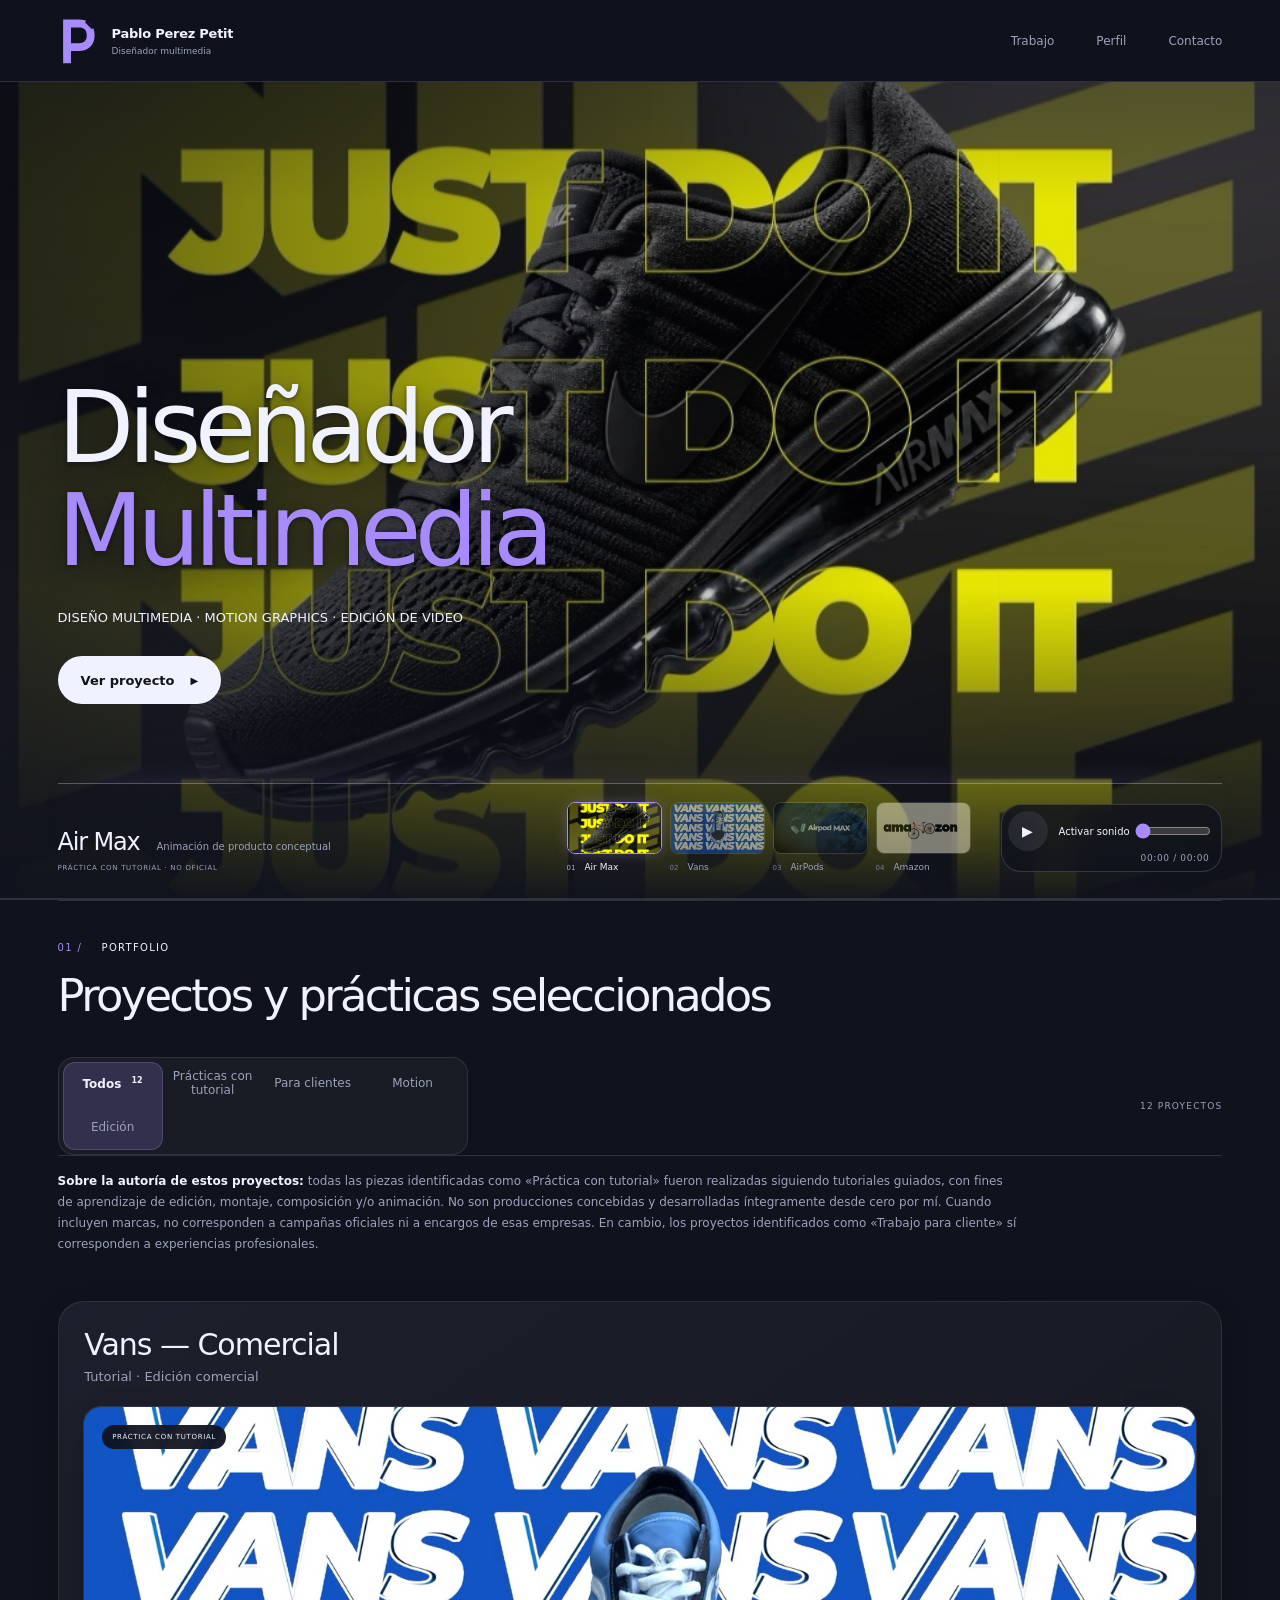
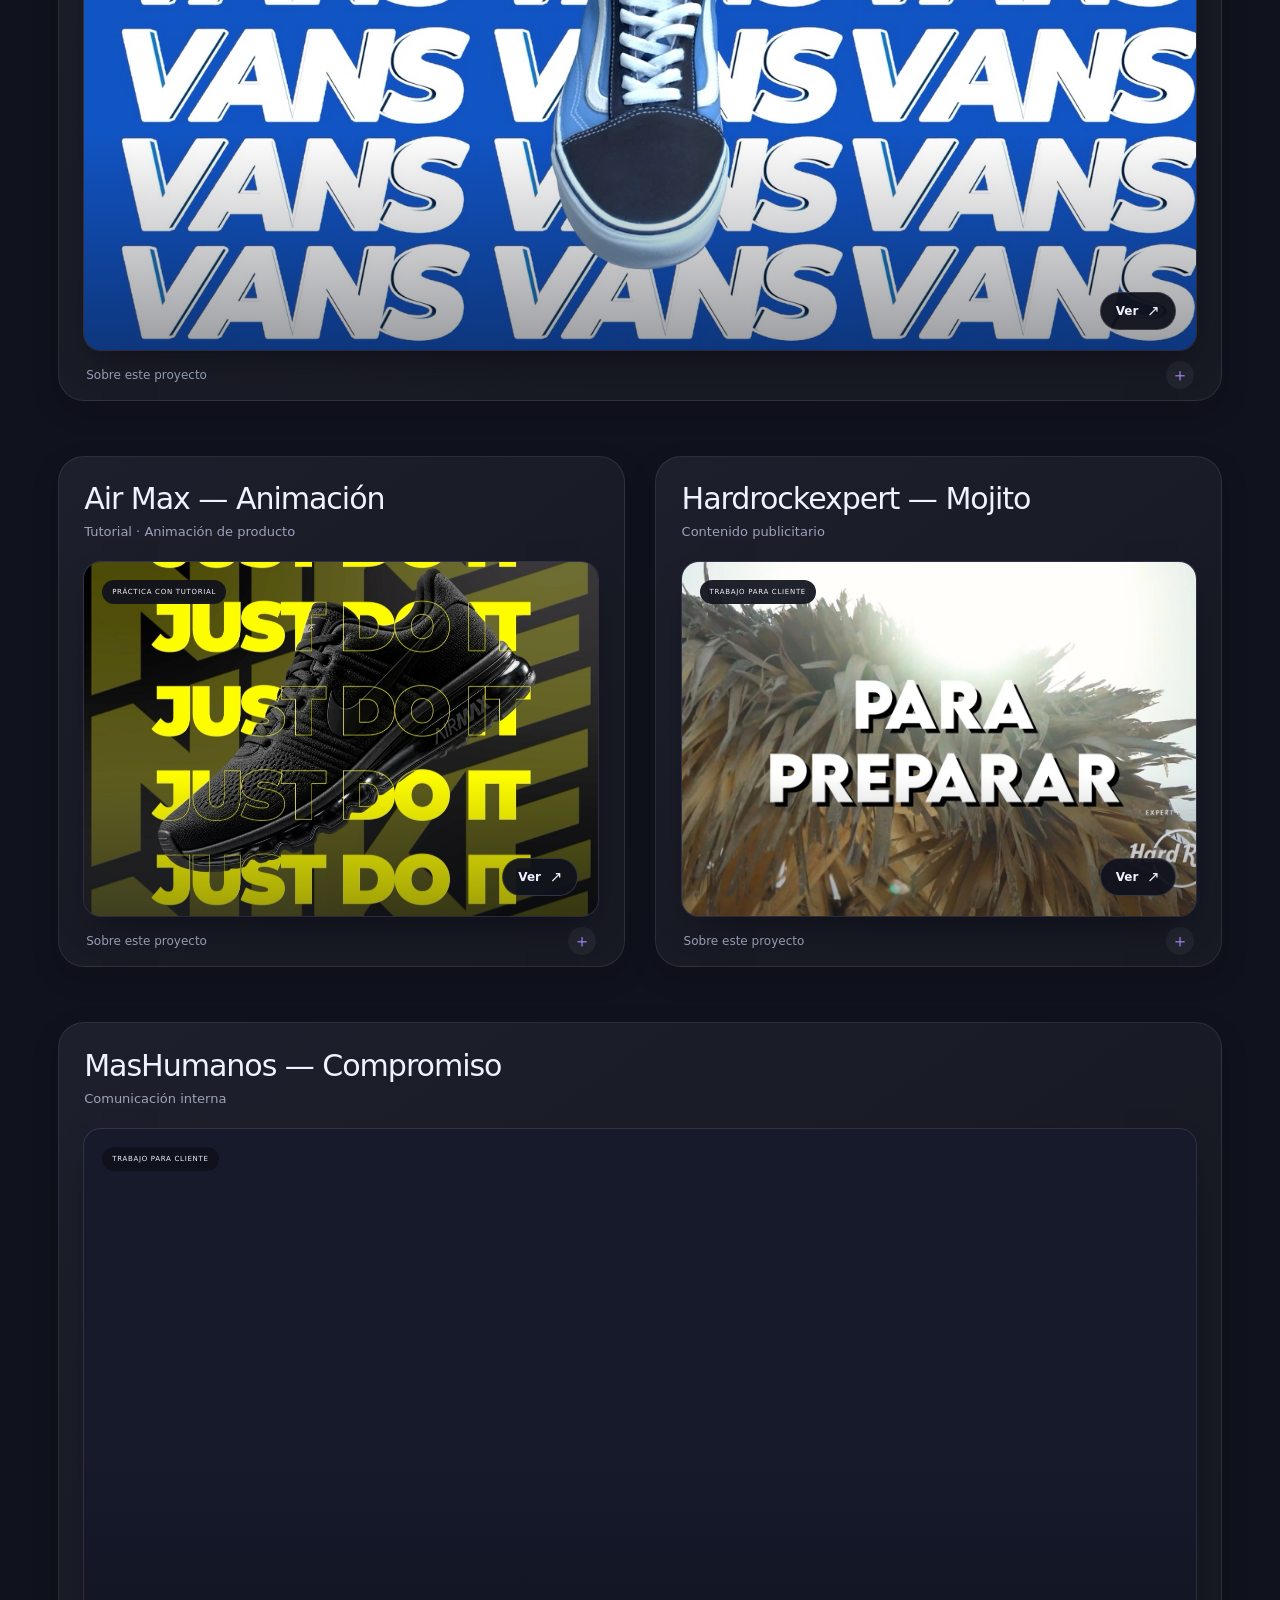
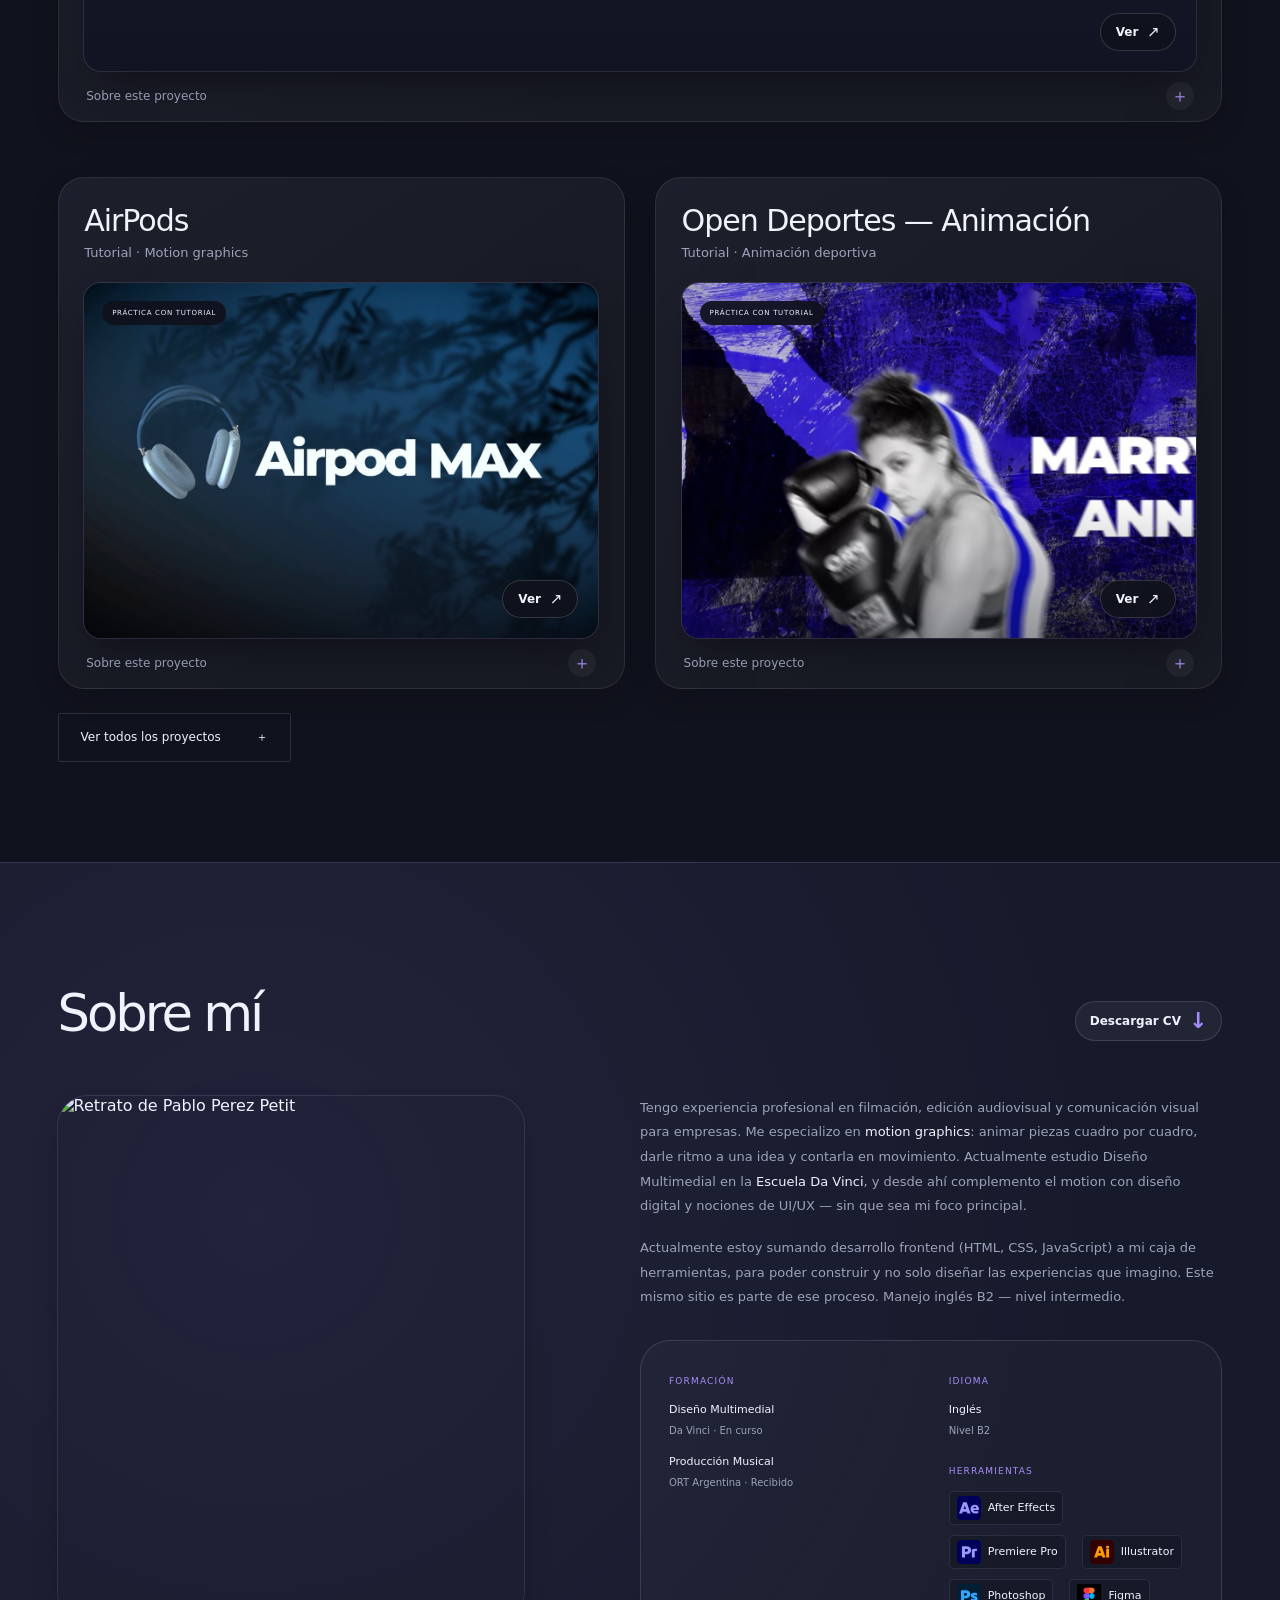
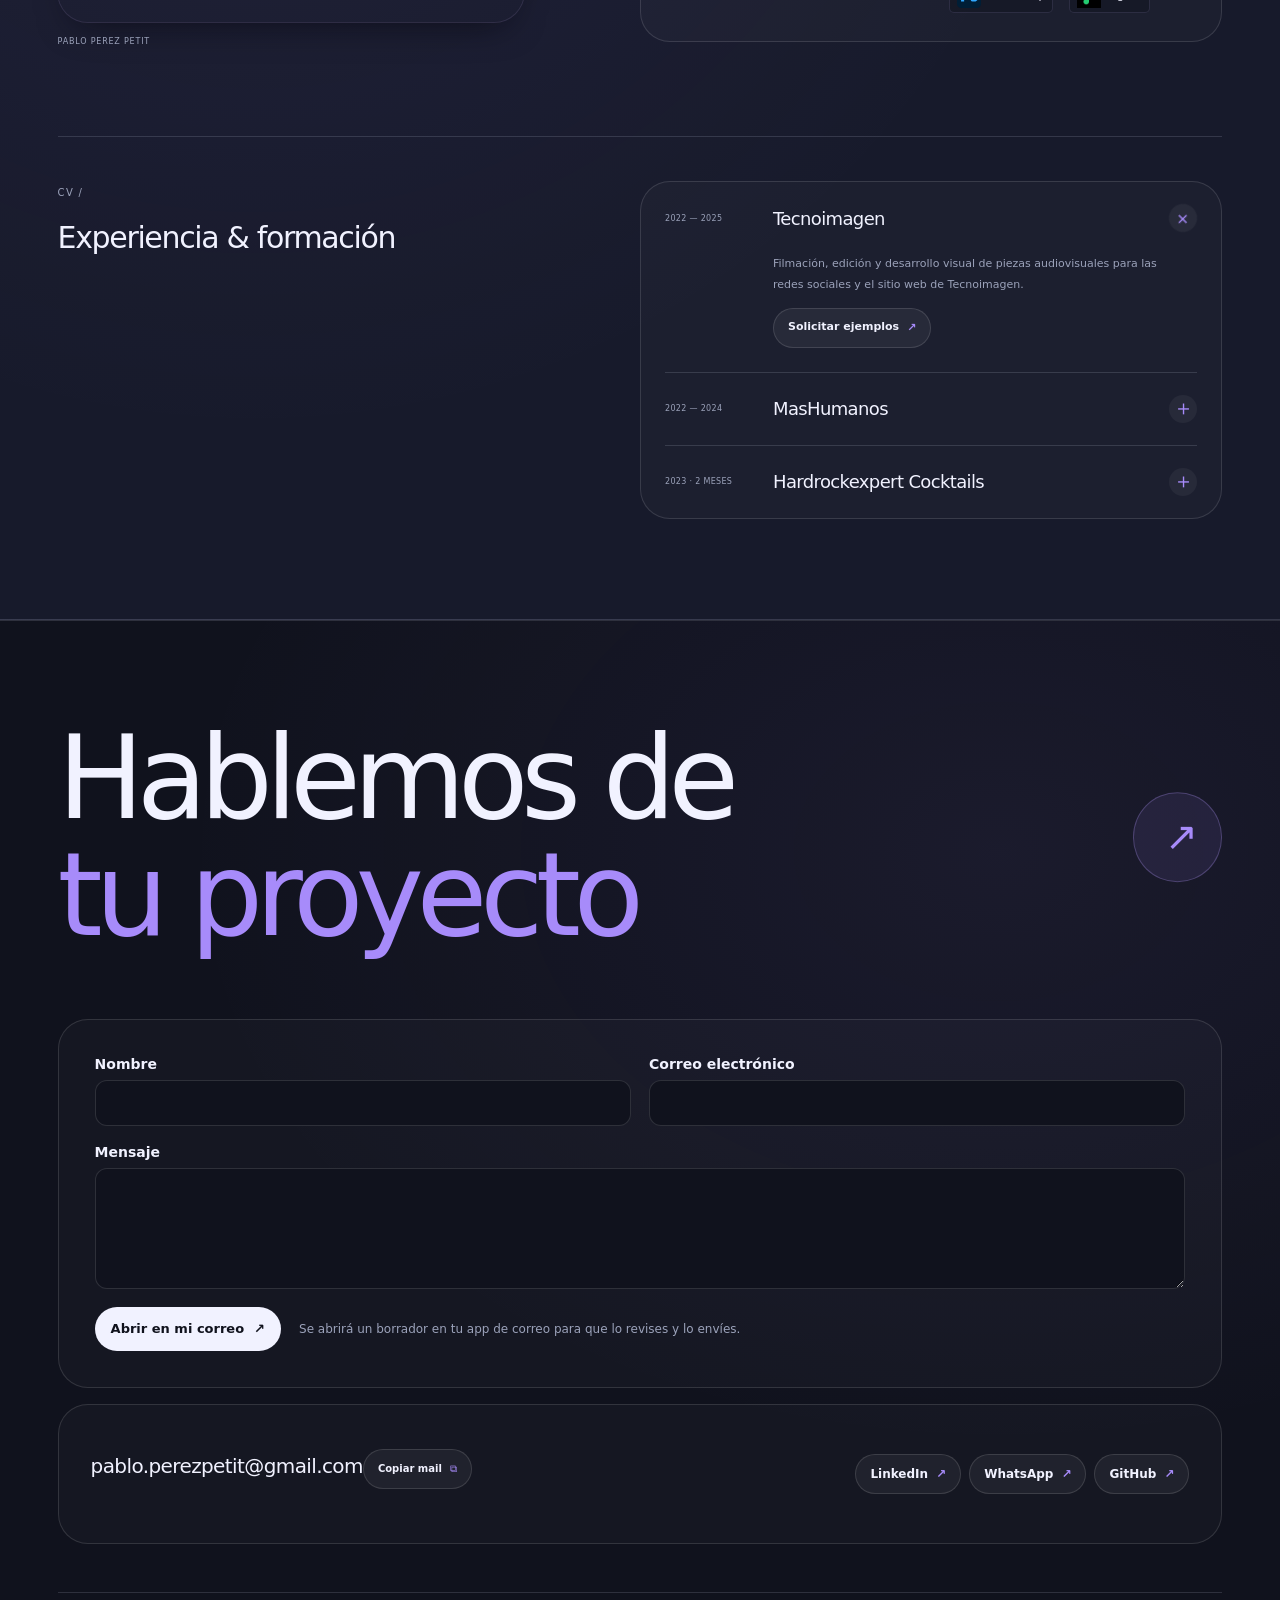
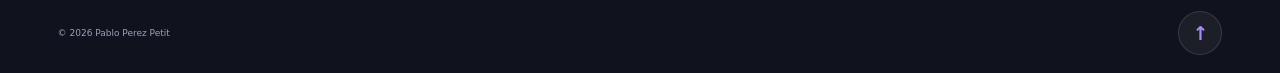
==== commit 0bb2287f: "Aclarar que las prácticas no comerciales siguen tutoriales guiados" ====
--- a/index.html
+++ b/index.html
@@ -4,13 +4,13 @@
 <meta charset="utf-8"><meta name="viewport" content="width=device-width, initial-scale=1">
 <meta name="theme-color" content="#10121d">
 <title>Pablo Perez Petit — Motion & diseño audiovisual</title>
-<meta name="description" content="Portfolio de Pablo Perez Petit: prácticas académicas de edición audiovisual y motion graphics, junto a trabajos para clientes. Buenos Aires, Argentina.">
+<meta name="description" content="Portfolio de Pablo Perez Petit: prácticas de edición y motion graphics realizadas siguiendo tutoriales, junto a trabajos profesionales para clientes. Buenos Aires, Argentina.">
 <meta property="og:title" content="Pablo Perez Petit — Diseño en movimiento">
-<meta property="og:description" content="Motion graphics, edición audiovisual y experiencias visuales. Explorá mis trabajos.">
+<meta property="og:description" content="Prácticas guiadas con tutoriales y trabajos profesionales de edición audiovisual y motion graphics.">
 <meta property="og:type" content="website"><meta property="og:url" content="https://pabloperezpetit-coder.github.io/">
 <meta property="og:image" content="https://pabloperezpetit-coder.github.io/imagenes/nike-comercial.jpg">
 <link rel="icon" href="assets/favicon.svg" type="image/svg+xml">
-<link rel="stylesheet" href="styles.css?v=20261111-tipografia"><link rel="stylesheet" href="editorial.css?v=20261118-practicas"><script src="app.js?v=20261118-tutorial" defer></script>
+<link rel="stylesheet" href="styles.css?v=20261111-tipografia"><link rel="stylesheet" href="editorial.css?v=20261118-practicas"><script src="app.js?v=20261118-tutoriales-todos" defer></script>
 </head>
 <body>
 <a class="skip" href="#main">Saltar al contenido</a><div class="reading-progress" aria-hidden="true"></div>
@@ -26,7 +26,7 @@
   <div class="featured-caption">
     <h2 id="hero-title">Air Max</h2>
     <p id="hero-kind">Animación de producto conceptual</p>
-    <span class="featured-disclaimer">PRÁCTICA / ESTUDIO · NO ES CAMPAÑA OFICIAL</span>
+    <span class="featured-disclaimer">PRÁCTICA CON TUTORIAL · NO OFICIAL</span>
   </div>
   <div class="hero-selector" role="group" aria-label="Seleccionar vista previa">
     <button data-hero="airmax-v1" class="selected" aria-pressed="true"><img src="assets/thumb-airmax-v1.jpg" alt="" width="112" height="64"><span><small>01</small>Air Max</span></button>
@@ -46,8 +46,8 @@
 </section>
 <section class="work-section section-width" id="proyectos">
 <div class="section-heading"><div><span class="small-label"><span class="section-index">01 /</span> PORTFOLIO</span><h2>Proyectos y prácticas seleccionados</h2></div></div>
-<div class="work-toolbar"><div class="filters" role="group" aria-label="Filtrar proyectos"><button data-filter="all" aria-pressed="true" class="active">Todos <span>12</span></button><button data-filter="study" aria-pressed="false">Prácticas / estudio</button><button data-filter="clients" aria-pressed="false">Para clientes</button><button data-filter="motion" aria-pressed="false">Motion</button><button data-filter="editing" aria-pressed="false">Edición</button></div><span id="project-count" class="small-label" role="status" aria-live="polite">12 PROYECTOS</span></div>
-<p class="portfolio-note"><strong>Sobre la autoría de estos proyectos:</strong> las piezas señaladas como «Práctica / estudio» son ejercicios académicos o de aprendizaje. Mi aporte se relaciona con la edición, el montaje, la composición y/o la animación; no significa que haya creado todos los videos, imágenes o recursos desde cero. Cuando aparecen marcas, no se trata de campañas oficiales ni trabajos encargados por ellas. Los proyectos identificados como «Trabajo para cliente» corresponden a experiencias profesionales.</p>
+<div class="work-toolbar"><div class="filters" role="group" aria-label="Filtrar proyectos"><button data-filter="all" aria-pressed="true" class="active">Todos <span>12</span></button><button data-filter="study" aria-pressed="false">Prácticas con tutorial</button><button data-filter="clients" aria-pressed="false">Para clientes</button><button data-filter="motion" aria-pressed="false">Motion</button><button data-filter="editing" aria-pressed="false">Edición</button></div><span id="project-count" class="small-label" role="status" aria-live="polite">12 PROYECTOS</span></div>
+<p class="portfolio-note"><strong>Sobre la autoría de estos proyectos:</strong> todas las piezas identificadas como «Práctica con tutorial» fueron realizadas siguiendo tutoriales guiados, con fines de aprendizaje de edición, montaje, composición y/o animación. No son producciones concebidas y desarrolladas íntegramente desde cero por mí. Cuando incluyen marcas, no corresponden a campañas oficiales ni a encargos de esas empresas. En cambio, los proyectos identificados como «Trabajo para cliente» sí corresponden a experiencias profesionales.</p>
 <div id="project-grid" class="project-grid"></div>
 <div class="more-work"><button id="show-more" class="pill-button">Ver todos los proyectos <span aria-hidden="true">＋</span></button></div>
 <noscript><p>Activá JavaScript para explorar el reproductor y los filtros. También podés ver <a href="videos/Vans%20terminado.mp4">Vans</a>, <a href="videos/Airmax%20v1.mp4">Air Max</a> y <a href="videos/Compromiso%20comp.mp4">MasHumanos</a> directamente.</p></noscript>
